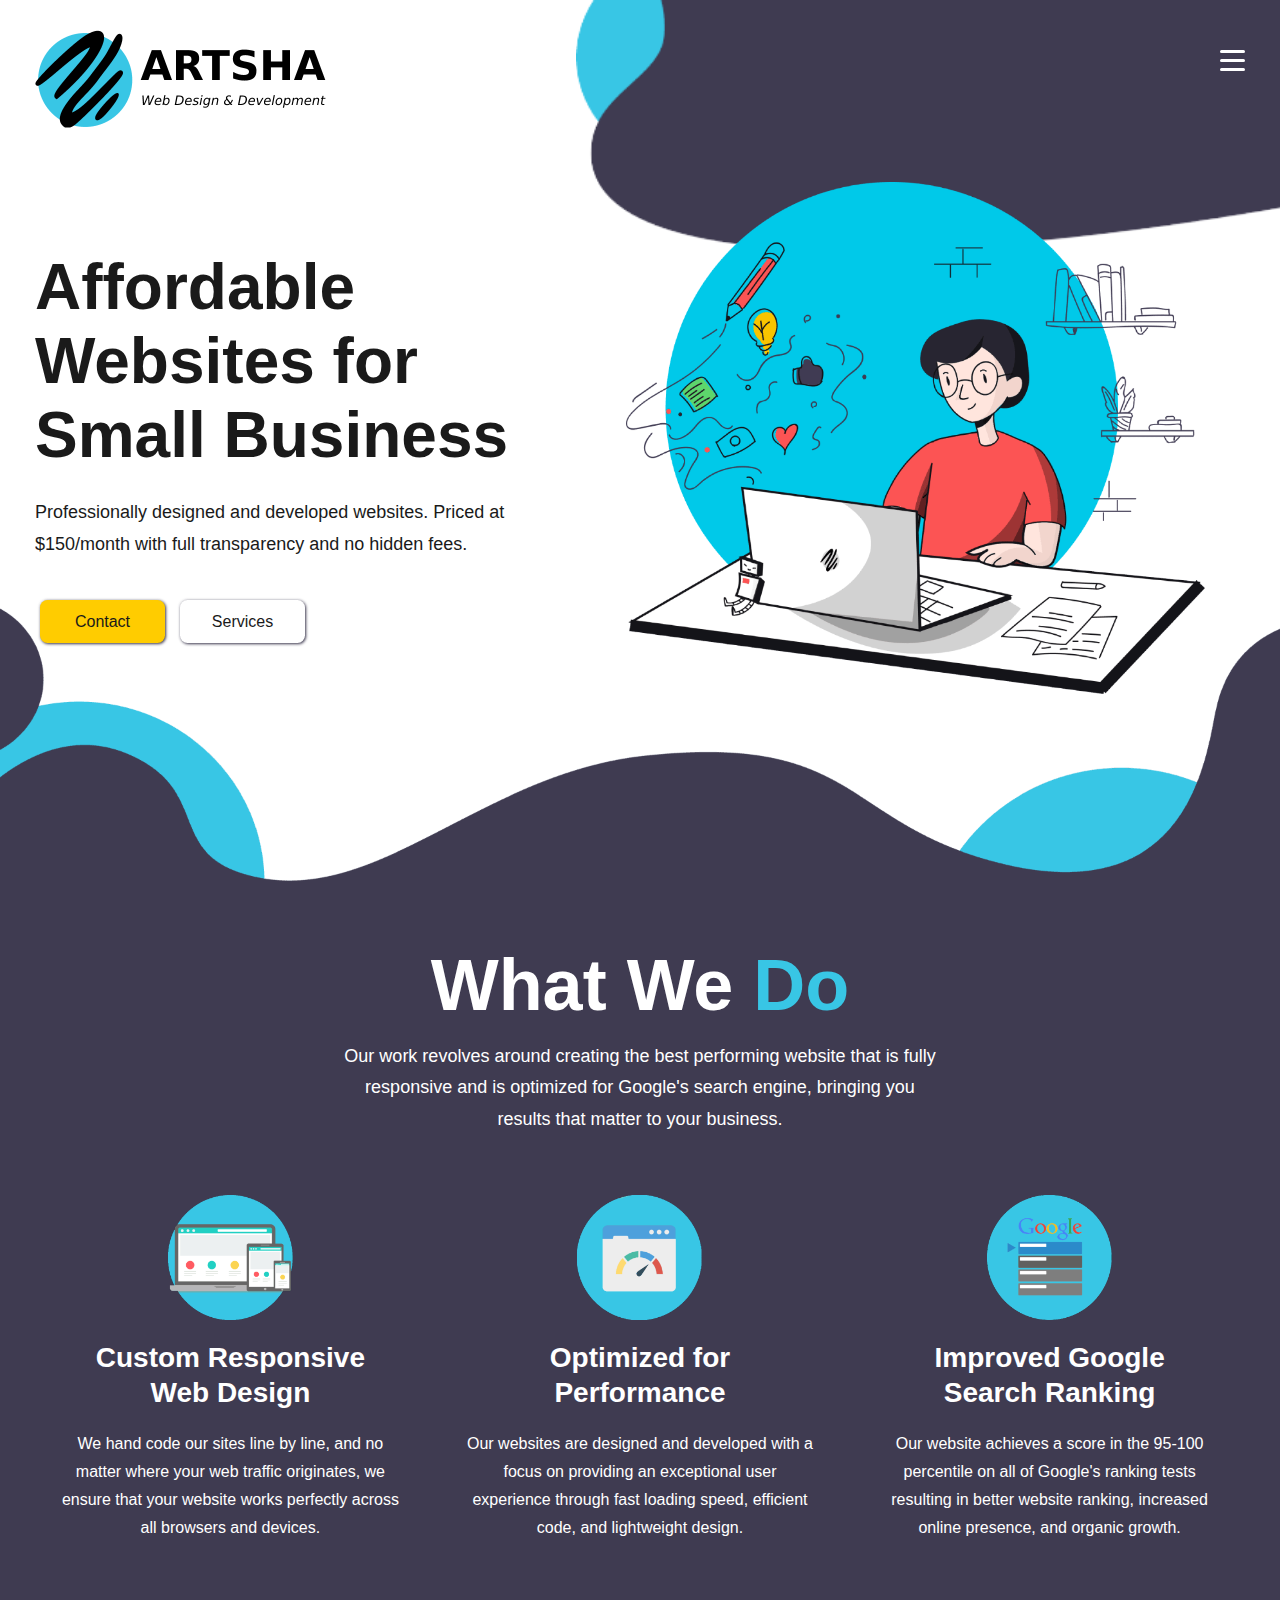
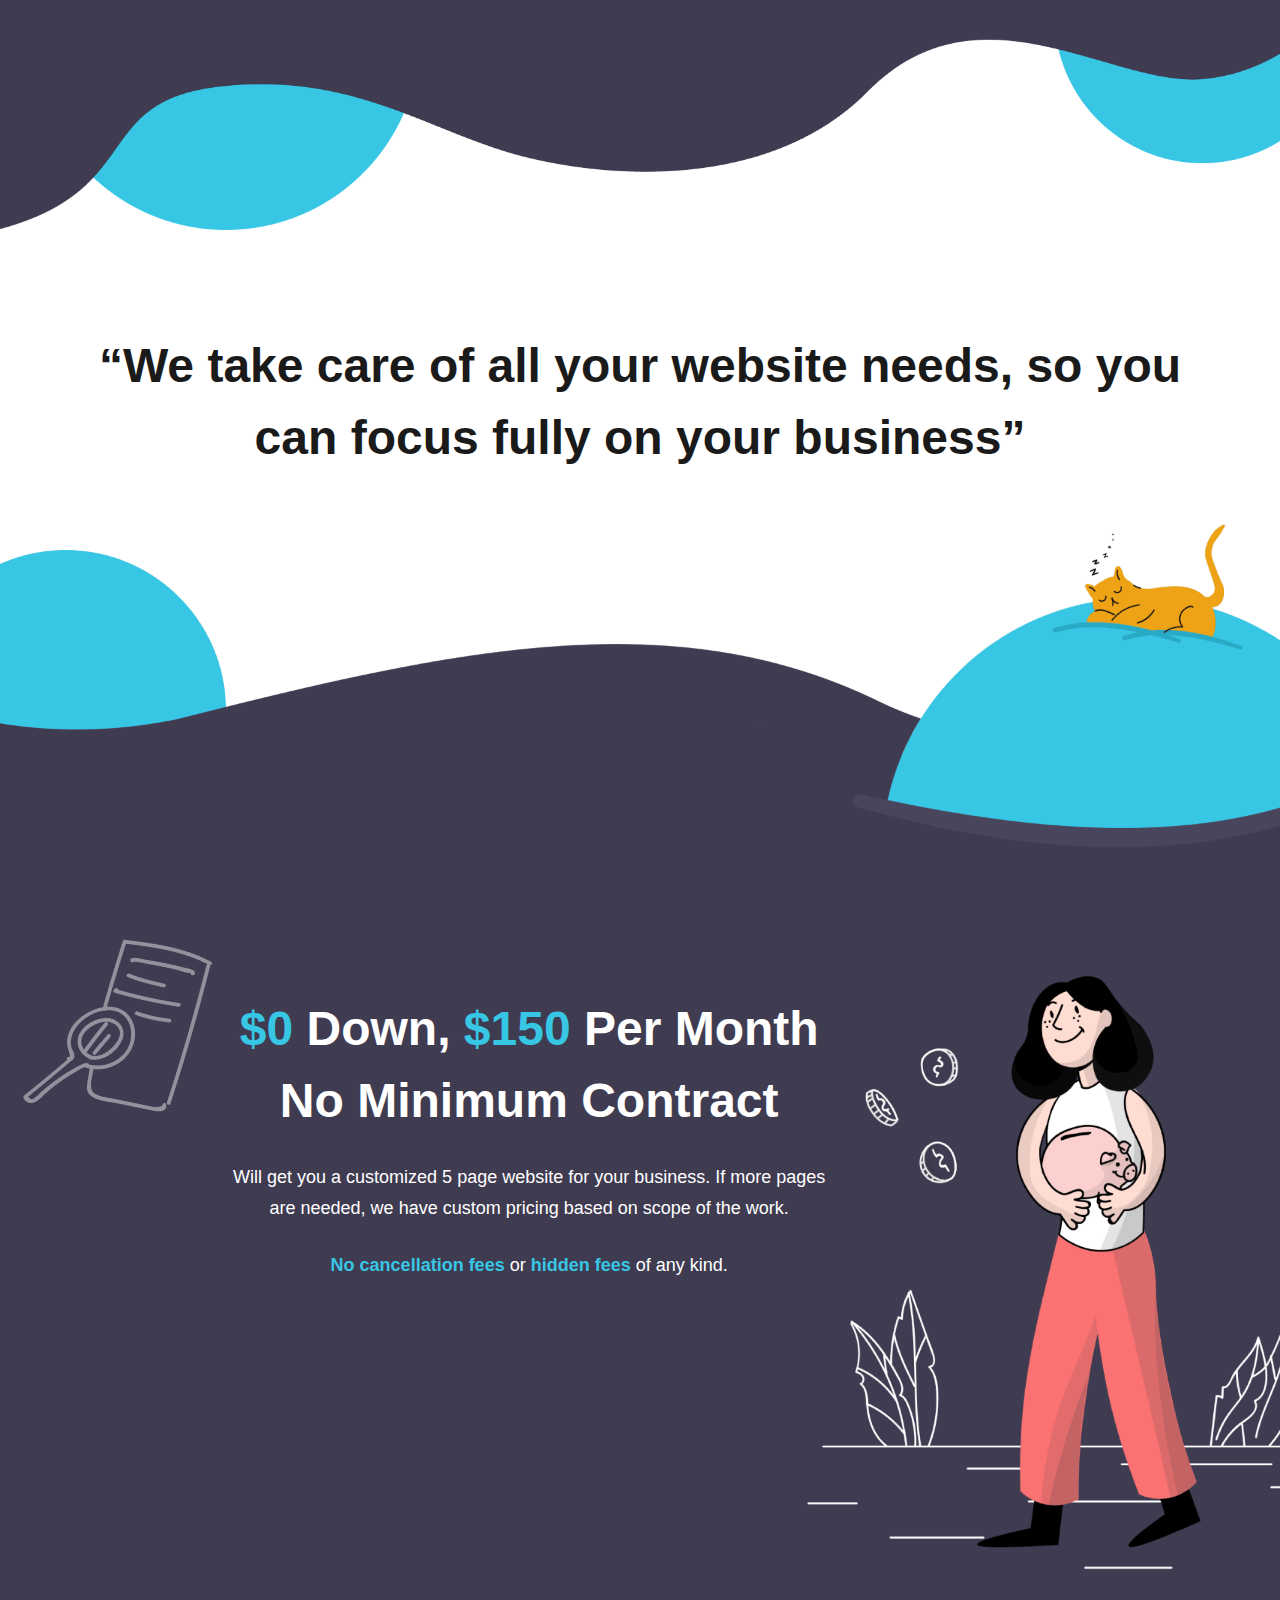
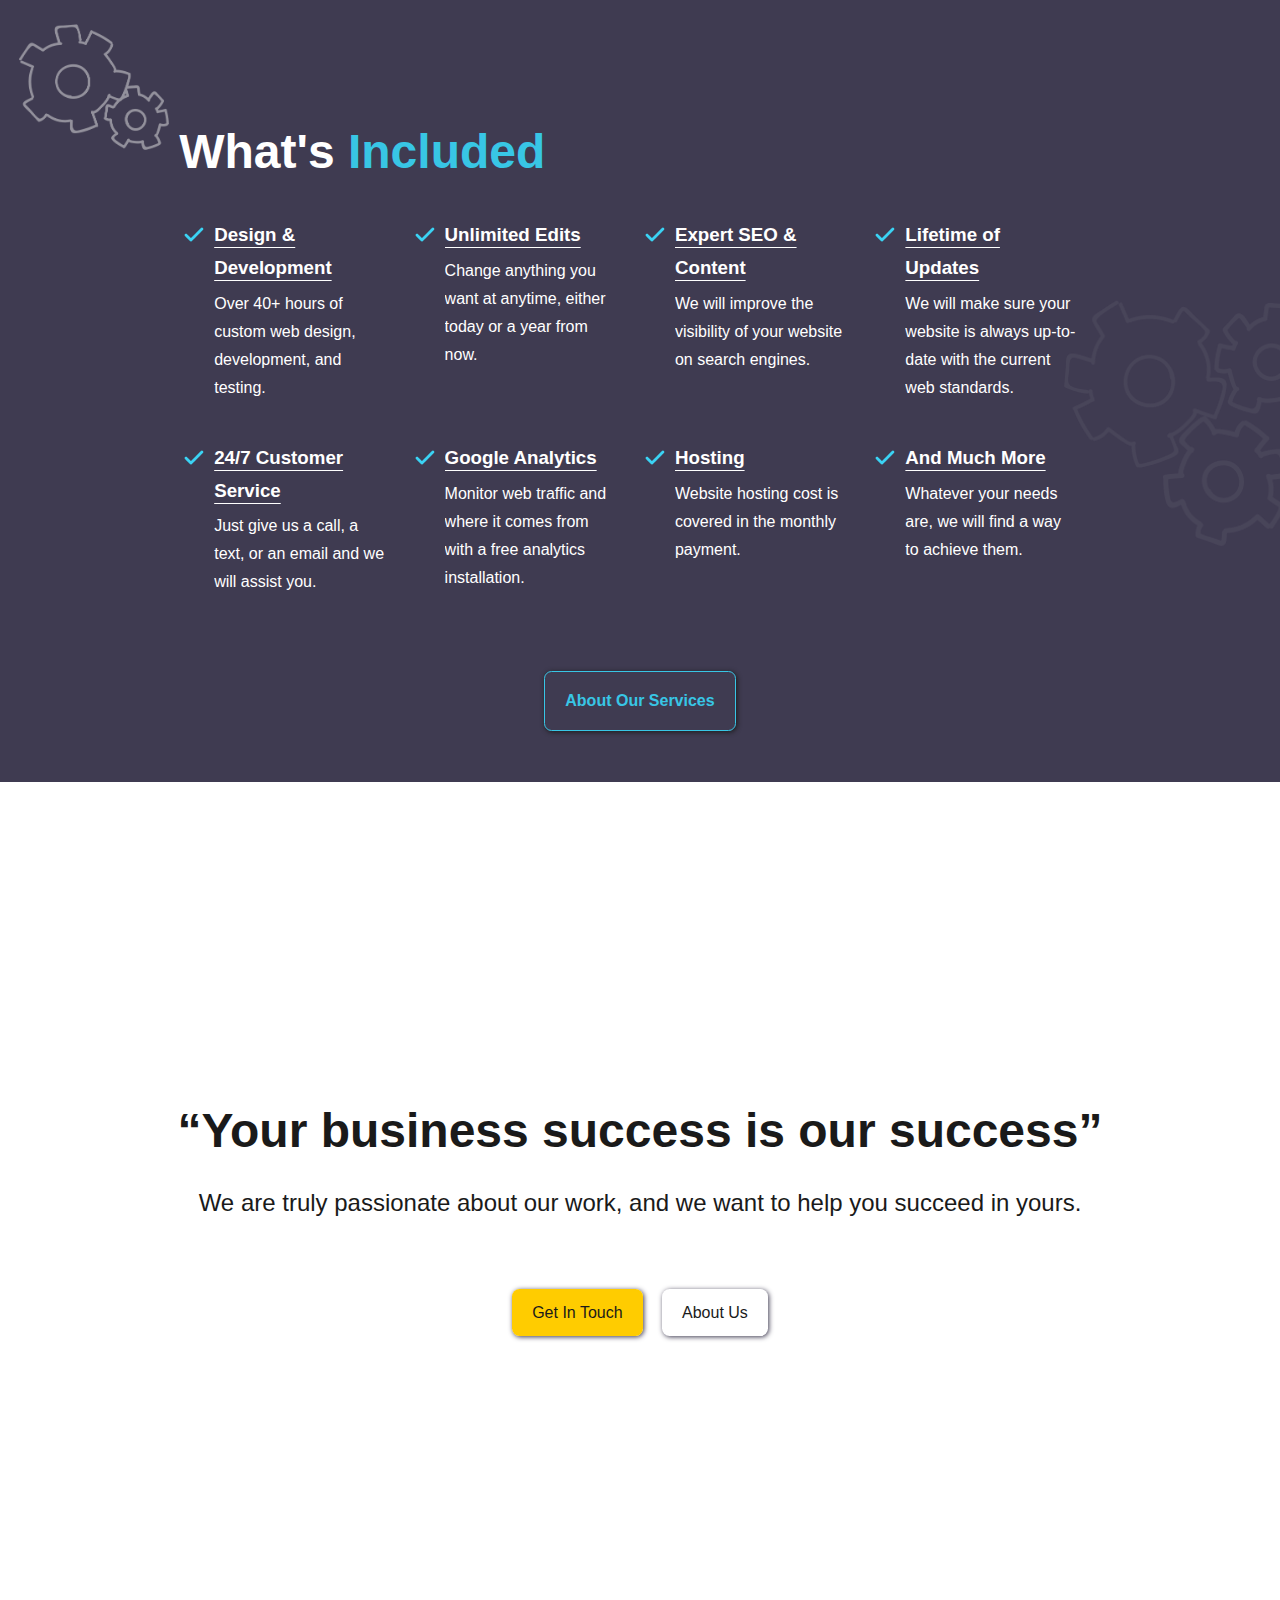
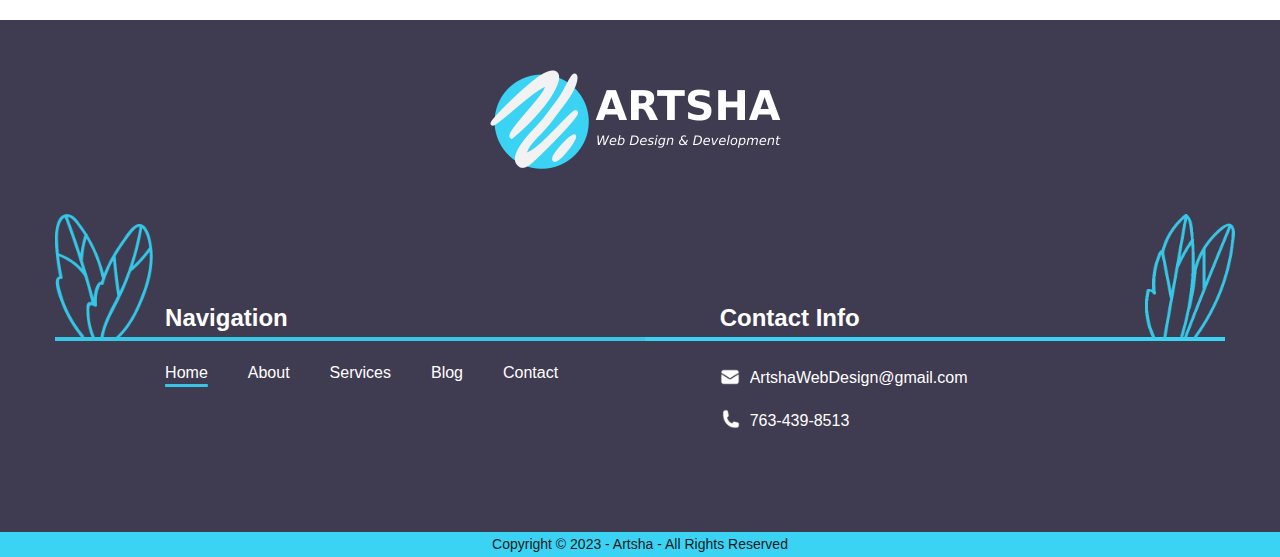
==== index.html @ da9b9fac "." ====
<!DOCTYPE html>
<html lang="en">

<head>
    <meta charset="UTF-8" />
    <meta http-equiv="X-UA-Compatible" content="IE=edge" />
    <meta name="viewport" content="width=device-width, initial-scale=1.0" />


    <!--Swap our for actual link-->
    <link rel="canonical" href="https://www.artshawebdesign.com">

    <!--Social Media Display-->
    <meta property="og:title"
        content="ARTSHA Web Design | Minneapolis, MN | Affordable Websites For Small Businesses" />
    <meta property="og:description"
        content="ARTSHA Web Design is an agency that specialized in custom made websites, specializing in website performance, optimized for google search, and making it affordable for small business." />
    <meta property="og:type" content="website" />
    <meta property="og:url" content="https://www.artshawebdesign.com/" />
    <meta property="og:image" content="/images/social.jpg" />
    <meta property="og:image:secure_url" content="/images/social.jpg" />

    <meta name="description"
        content="ARTSHA Web Design is an independent agency that specialized in custom made websites,website performance, and optimization for google search. All the while making it affordable for small business." />

    <!--Favicons-->
    <link rel="apple-touch-icon" sizes="180x180" href="./icon/apple-touch-icon.png">
    <link rel="icon" type="image/png" sizes="32x32" href="./icon/favicon-32x32.png?v1">
    <link rel="icon" type="image/png" sizes="16x16" href="./icon/favicon-16x16.png">
    <link rel="manifest" href="./icon/site.webmanifest">
    <meta name="msapplication-TileColor" content="#da532c">
    <meta name="theme-color" content="#ffffff">

    <!-- Preload images & fonts -->
    <!-- <link rel="preload" href="./images/logo-index-white.png" as="image">
    <link rel="preload" href="./images/mobile-index-nav.png" as="image">
    <link rel="preload" href="./images/index-guy.png" as="image">

    <link rel="preload" as="font" type="font/woff2" href="./fonts/roboto-regular.woff2" crossorigin />
    <link rel="preload" as="font" type="font/woff2" href="./fonts/Roboto-bold.woff2" crossorigin /> -->

    <!--  JS -->
    <script href="mobile-menu-button.js"></script>

    <!-- CSS -->
    <link rel="stylesheet" href="core.css" />
    <link rel="stylesheet" href="hero.css"> <!-- Above the fold css -->
    <link rel="stylesheet" href="index.css">

    <title>ARTSHA Web Design</title>

</head>

<body>
    <!-- ██████████████████████████ -->
    <!--   Header CSS in hero.css   -->
    <!-- ██████████████████████████ -->
    <header>
        <!----------------------------->
        <!--     NAVBAR BLOB BG      -->
        <!----------------------------->
        <picture>
            <source media="(max-width: 767px)" srcset="/images/navbar-mobile.png">
            <source media="(min-width: 768px) and (max-width: 1299px)" srcset="/images/navbar-tablet.png">
            <source media="(min-width: 1300px)" srcset="/images/navbar-desktop.png">
            <img class="navbarBG" src="./images/navbar-desktop.png" alt="Navbar Background" aria-hidden="true"
                decoding="async" width="1248px" height="340px">
        </picture>

        <!-- ========================= -->
        <!--        NAVIGATION         -->
        <!-- ========================= -->
        <nav>
            <a class="logo" aria-label="click to go to home page" href="index.html"></a>

            <ul id="navbar-links">
                <li class="home"><a href="index.html">Home</a></li>
                <li class="about"><a href="./about/about.html">About</a></li>
                <li class="services"><a href="./services/services.html">Services</a></li>
                <li class="blog"><a href="./blog/blog.html">Blog</a></li>
                <li class="contact"><a href="./contact/contact.html">Contact</a></li>
            </ul>

            <div id="mobile-menu-close" onclick="hide()" role="button" aria-label="close the menu">
                <div></div>
                <div></div>
            </div>

            <div id="mobile-menu-open" onclick="show()" role="button" aria-label="open the menu">
                <div></div>
                <div></div>
                <div></div>
            </div>

            <div id="opacity-bg" onclick="hide()"></div>
        </nav>

        <!-- ========================= -->
        <!--           HERO            -->
        <!-- ========================= -->

        <div id="hero">

            <h1> Affordable <br> Websites for <br>Small Business </h1>
            <p>Professionally designed and developed websites. Priced at $150/month with full transparency and no hidden
                fees.</p>
            <div>
                <a class="btn" href="./contact/contact.html">Contact</a>
                <a class="btn" href="./services/services.html">Services</a>
            </div>

        </div>

        <div class="hero-guy"></div>

        <!----------------------------->
        <!--      HERO BLOB BG       -->
        <!----------------------------->
        <div class="hero-blob"></div>
    </header>


    <!-- ██████████████████████████ -->
    <!--     Main CSS index.css     -->
    <!-- ██████████████████████████ -->
    <main>
        <!-- ========================= -->
        <!--    What We Do Section    -->
        <!-- ========================= -->

        <section id="what-we-do-section">

            <div class="header">
                <h1>What We <span>Do</span></h1>
                <p>
                    Our work revolves around creating the best performing website that
                    is fully responsive and is optimized for Google's search engine,
                    bringing you results that matter to your business.
                </p>
            </div>

            <div class="what-we-do-items">

                <!-- Responsive Design -->
                <div class="item">
                    <img src="./images/responsive.png" decoding="async" alt="responsive web design" width="125px"
                        height="125px" />
                    <h2>Custom Responsive Web Design</h2>
                    <p>We hand code our sites line by line, and no matter where your web traffic originates, we ensure
                        that your website works perfectly
                        across all browsers and devices.
                    </p>
                </div>
                <!-- Optimized Performance -->
                <div class="item">
                    <img src="./images/optimized.png" decoding="async" alt="optimized for performance" width="125px"
                        height="125px" />
                    <h2>Optimized for Performance</h2>
                    <p>
                        Our websites are designed and developed with a focus on providing an exceptional user experience
                        through fast loading speed, efficient code, and lightweight design.
                    </p>
                </div>
                <!-- Improve Google Rank -->
                <div class="item">
                    <img src="./images/rank.png" decoding="async" alt="improve google rank" width="125px"
                        height="125px" />
                    <h2>Improved Google Search Ranking</h2>
                    <p>
                        Our website achieves a score in the 95-100 percentile on all of Google's ranking
                        tests resulting in better website ranking, increased online presence, and organic
                        growth.
                    </p>
                </div>

            </div>

            <picture>
                <source media="(max-width: 767px)" srcset="/images/what-we-do-bottom-bg.png">
                <source media="(min-width: 768px)" srcset="/images/what-we-do-bottom-blob-desktop.png">
                <img class="what-we-do-blob" src="./images/what-we-do-bottom-bg.png"
                    alt="What we do bottom section blob">
            </picture>

        </section>

        <!-- ========================= -->
        <!--         Quote #1          -->
        <!-- ========================= -->
        <section id="quote-1">
            <h2>“We take care of all your website needs, so you can focus fully on your business”</h2>
        </section>

        <!-- ========================= -->
        <!--      Contact Section      -->
        <!-- ========================= -->
        <picture>
            <source media="(max-width: 767px)" srcset="/images/contract-top-blob-mobile.png">
            <source media="(min-width: 768px)" srcset="/images/contract-top-blob.png">
            <img aria-hidden="true" decoding="async" class="contract-top-blob" src="./images/contract-top-blob.png"
                alt="contract section blob with a cat sleeping image">
        </picture>

        <section id="contract-section">

            <div class="contract-container">

                <div>
                    <h2>
                        <span>$0</span> Down, <span>$150</span> Per Month <br />No Minimum
                        Contract
                    </h2>
                    <p>
                        Will get you a customized 5 page website for your business. If more
                        pages are needed, we have custom pricing based on scope of the work.
                    </p>
                    <p><span>No cancellation fees</span> or <span>hidden fees </span> of any kind.</p>

                </div>
            </div>

            <img class="bank-girl" src="./images/bank-girl.png" alt="picture of a girl holding a piggy bank">

            <div class="included-container">

                <h2>What's <span>Included</span></h2>

                <div class="included-items">

                    <div class="item grid-item-1">
                        <h3>Design & Development</h3>
                        <p>
                            Over 40+ hours of custom web design, development, and testing.
                        </p>
                    </div>
                    <div class="item grid-item-2">
                        <h3>Unlimited Edits</h3>
                        <p>
                            Change anything you want at anytime, either today or a year from
                            now.
                        </p>
                    </div>
                    <div class="item grid-item-3">
                        <h3>Expert SEO & Content</h3>
                        <p>
                            We will improve the visibility of your website on search engines.
                        </p>
                    </div>
                    <div class="item grid-item-4">
                        <h3>Lifetime of Updates</h3>
                        <p>
                            We will make sure your website is always up-to-date with the
                            current web standards.
                        </p>
                    </div>
                    <div class="item grid-item-5">
                        <h3>24/7 Customer Service</h3>
                        <p>
                            Just give us a call, a text, or an email and we will assist you.
                        </p>
                    </div>
                    <div class="item grid-item-6">
                        <h3>Google Analytics</h3>
                        <p>
                            Monitor web traffic and where it comes from with a free analytics
                            installation.
                        </p>
                    </div>
                    <div class="item grid-item-7">
                        <h3>Hosting</h3>
                        <p>Website hosting cost is covered in the monthly payment.</p>
                    </div>
                    <div class="item grid-item-8">
                        <h3>And Much More</h3>
                        <p>Whatever your needs are, we will find a way to achieve them.</p>
                    </div>

                </div>

                <a href="./services/services.html">About Our Services</a>
            </div>

        </section>

        <picture>
            <source media="(max-width: 767px)" srcset="/images/contract-bottom-blob-mobile.png">
            <source media="(min-width: 768px)" srcset="/images/contract-bottom-blob.png">
            <img aria-hidden="true" decoding="async" class="contract-bottom-blob" src="./images/contract-top-blob.png"
                alt="contract section bottom blob">
        </picture>

        <!-- ========================= -->
        <!--         Quote #2          -->
        <!-- ========================= -->
        <section id="quote-2">
            <h2>“Your business success is our success” </h2>

            <p>
                We are truly passionate about our work, and we want to help you succeed in yours.
            </p>

            <div class="button-container">
                <a href="./contact/contact.html">Get In Touch</a>
                <a href="./services/about.html">About Us</a>
            </div>

        </section>

    </main>

    <footer>

        <picture>
            <source media="(max-width: 767px)" srcset="/images/footer-bottom-blob-mobile.png">
            <source media="(min-width: 768px)" srcset="/images/footer-bottom-blob-desktop.png">
            <img aria-hidden="true" decoding="async" class="footer-bottom-blob"
                src="./images/footer-bottom-blob-desktop.png" alt="footer section bottom blob">
        </picture>

        <div class="footer-container">

            <a class="footer-logo" aria-label="footer logo" href="index.html">
                <img src="./images/logo-white.png" alt="logo">
            </a>

            <div class="footer-content">

                <div class="footer-navigation">
                    <h2>Navigation</h2>
                    <ul>
                        <li><a class="home" href="./index.html">Home</a></li>
                        <li><a class="about" href="./about/about.html">About</a></li>
                        <li><a class="services" href="./services/services.html">Services</a></li>
                        <li><a class="blog" href="./blog/blog.html">Blog</a></li>
                        <li><a class="contact" href="./contact/contact.html">Contact</a></li>
                    </ul>
                </div>

                <div class="footer-contact">
                    <h2>Contact Info</h2>
                    <div>
                        <a class="email" href="mailto:ArtshaWebDesign@gmail.com">ArtshaWebDesign@gmail.com</a>
                        <a class="phone" href="tel:7634398513">763-439-8513</a>
                    </div>
                </div>

            </div>

        </div>

        <div class="footer-bottom">
            <a href="index.html">Copyright © 2023 - Artsha - All Rights Reserved</a>
        </div>

        </div>
    </footer>

</body>

</html>
---- core.css ----
/*-- -------------------------- -->
<---        Core Styles         -->
<--- -------------------------- -*/
*,
*:before,
*:after {
  text-underline-position: under;
  box-sizing: border-box;
  text-decoration: none;
  margin: 0;
  padding: 0;
  text-decoration: none;
  overflow-x: hidden;
  list-style: none;
  font-family: "Poppins", Arial, Helvetica, Verdana;
}

h1,
h2,
h3,
h4,
h5,
h6 {
  margin: 0;
  color: #1a1a1a;
}

p,
li,
a {
  font-size: 1em;
  line-height: 1.75;
  margin: 0;
  color: #1a1a1a;
}

button:hover,
a:hover {
  cursor: pointer;
}/*# sourceMappingURL=core.css.map */
---- hero.css ----
header,
body,
main {
  max-width: 1920px;
  margin: 0 auto;
  position: relative;
  background-color: white;
}

@media only screen and (min-width: 0px) {
  .navbarBG {
    width: 100%;
    height: 140px;
  }
  nav .logo {
    position: absolute;
    background-image: url("./images/Logo-white.png");
    background-repeat: no-repeat;
    background-size: 225px 75px;
    min-width: 225px;
    top: 17px;
    left: 17px;
    height: 75px;
    transition: 0.3s;
  }
  nav #navbar-links {
    position: fixed;
    z-index: 999;
    right: 0;
    top: 0;
    width: 0;
    padding-bottom: 7.5vh;
    height: 100vh;
    background-color: #353148;
    display: flex;
    flex-direction: column;
    justify-content: center;
    align-items: center;
    color: white;
    transition: width 0.3s;
  }
  nav #navbar-links li {
    width: 100%;
    display: flex;
    justify-content: center;
    margin: 10px 0;
  }
  nav #navbar-links li a {
    width: 150px;
    text-align: center;
    margin: 10px 0;
    padding: 10px;
    color: white;
    font-weight: 500 !important;
  }
  nav #mobile-menu-open {
    position: absolute;
    right: 25px;
    top: 26px;
    z-index: 5;
    cursor: pointer;
  }
  nav #mobile-menu-open div {
    width: 25px;
    height: 3px;
    background-color: #ffffff;
    margin: 6px 0;
    border-radius: 25px;
  }
  nav #mobile-menu-close {
    display: none;
    height: 30px;
    width: 30px;
    position: absolute;
    top: 28px;
    right: 23px;
    z-index: 999;
  }
  nav #mobile-menu-close div {
    width: 30px;
    height: 3px;
    background-color: #ffffff;
    margin: 6px 0;
    border-radius: 25px;
  }
  nav #mobile-menu-close div:nth-child(1) {
    transform: rotate(45deg);
    position: relative;
    top: 7px;
    right: 0px;
  }
  nav #mobile-menu-close div:nth-child(2) {
    transform: rotate(-45deg);
    position: relative;
    left: 0px;
    top: -2px;
  }
  nav #opacity-bg {
    position: fixed;
    z-index: 888;
    height: 100vh;
    width: 100vw;
    background-color: rgba(53, 49, 72, 0.168627451);
    -webkit-backdrop-filter: blur(5px);
            backdrop-filter: blur(5px);
    top: 0;
    left: 0;
    display: none;
  }
  #hero {
    position: relative;
    width: 100%;
    display: flex;
    flex-direction: column;
    align-items: center;
    height: 100%;
    margin-bottom: 25px;
  }
  #hero h1 {
    font-size: clamp(3em, 12vw, 4em);
    width: auto;
    text-align: center;
    font-weight: 700;
    margin: 25px 0;
  }
  #hero p {
    padding: 0 5vw;
    text-align: center;
    max-width: 500px;
    margin-bottom: 35px;
    font-size: 1.125em;
  }
  #hero div {
    display: flex;
    flex-direction: row;
    padding: 5px;
    z-index: 5;
    color: #1f1f1f;
  }
  #hero div .btn:nth-child(1) {
    padding: 7.5px 15px;
    background-color: #ffcc00;
    border-color: 1px solid lightgray;
    box-shadow: 1px 1px 3px #3f3b51, 1px -1px 3px rgba(63, 59, 81, 0.0549019608), -1px 1px 3px rgba(63, 59, 81, 0.0549019608), -1px -1px 3px rgba(63, 59, 81, 0.0549019608);
    border-radius: 7.5px;
    min-width: 125px;
    text-align: center;
    transition: 0.3s;
  }
  #hero div .btn:nth-child(2) {
    padding: 7.5px 15px;
    background-color: white;
    border-radius: 7.5px;
    box-shadow: 1px 1px 3px #3f3b51, 1px -1px 3px rgba(63, 59, 81, 0.0549019608), -1px 1px 3px rgba(63, 59, 81, 0.0549019608), -1px -1px 3px rgba(63, 59, 81, 0.0549019608);
    min-width: 125px;
    text-align: center;
    transition: 0.3s;
  }
  #hero div .btn {
    margin: 0 7.5px;
  }
  #hero div .btn:hover {
    box-shadow: 1px 1px 3px rgba(63, 59, 81, 0.6352941176), 1px -1px 3px rgba(63, 59, 81, 0.6352941176), -1px 1px 3px rgba(63, 59, 81, 0.6352941176), -1px -1px 3px rgba(63, 59, 81, 0.6352941176);
    transition: 0.3s;
  }
  #hero .hero-guy {
    display: none;
    overflow-x: hidden;
  }
  .hero-blob {
    background-image: url("/images/hero-blob-mobile.png");
    width: 100%;
    background-repeat: no-repeat;
    background-size: contain;
    background-position: bottom;
    height: 65vw;
    position: relative;
    display: block;
    bottom: 0;
  }
}
@media only screen and (min-width: 768px) {
  .navbarBG {
    position: relative;
    float: right;
    width: 55vw;
    max-width: 1248px;
    height: auto;
  }
  nav {
    height: 225px;
  }
  nav .logo {
    background-image: url("./images/logo-index.png");
    background-repeat: no-repeat;
    background-size: 300px 100px;
    width: 300px;
    height: 100px;
    position: absolute;
    top: 25px;
    margin: 0 auto;
    top: 30px;
    left: 35px;
    z-index: 25;
    transition: 0.3s;
  }
  nav #mobile-menu-open {
    position: absolute;
    right: 35px;
    top: 44px;
    z-index: 1;
  }
  nav #mobile-menu-open div {
    width: 25px;
    height: 3px;
    background-color: #ffffff;
    margin: 6px 0;
    transition: 0.3s;
    border-radius: 25px;
  }
  nav #mobile-menu-close {
    display: none;
    height: 30px;
    width: 30px;
    position: absolute;
    top: 45px;
    right: 33px;
  }
  nav #mobile-menu-close div {
    width: 30px;
    height: 3px;
    background-color: #ffffff;
    margin: 6px 0;
    transition: 0.4s;
    border-radius: 25px;
  }
  nav #mobile-menu-close div:nth-child(1) {
    transform: rotate(45deg);
    position: relative;
    top: 7px;
    right: 0px;
  }
  nav #mobile-menu-close div:nth-child(2) {
    transform: rotate(-45deg);
    position: relative;
    left: 0px;
    top: -2px;
  }
  #hero {
    position: relative;
    width: auto;
    display: block;
    left: 35px;
    z-index: 5;
    margin-bottom: -100px;
  }
  #hero h1 {
    text-align: left;
    padding: 0;
  }
  #hero p {
    text-align: left;
    padding: 0;
  }
  #hero .btn {
    margin: 0 !important;
    margin-right: 15px !important;
  }
  .hero-guy {
    background-image: url("./images/hero-guy.png");
    background-repeat: no-repeat;
    background-size: contain;
    background-position: bottom;
    width: 100%;
    min-height: 300px;
    height: 40vw;
    max-height: 750px !important;
    position: absolute;
    overflow: hidden;
    right: -275px;
    bottom: 200px;
    z-index: 2;
  }
  .hero-blob {
    background-image: url("/images/hero-blob.png");
    height: 27vw;
    max-height: 450px;
  }
}
@media only screen and (min-width: 1300px) {
  .navbarBG {
    height: auto;
    right: 0;
    z-index: 1;
    width: 65vw;
    margin-top: 0;
  }
  nav {
    background-color: transparent;
    position: static;
    width: 100%;
    height: 0;
  }
  nav .logo {
    display: block;
    background-image: url("./images/logo-index.png");
    background-repeat: no-repeat;
    background-size: 325px 108px;
    width: 325px;
    height: 108px;
    margin: 0 auto;
    top: 50px;
    left: 100px;
    z-index: 25;
    transition: 0.3s;
  }
  nav #navbar-links {
    position: absolute;
    z-index: 5;
    top: 50px;
    right: clamp(50px, 1vw, 100px);
    display: flex;
    flex-direction: row;
    color: white;
    width: auto;
    height: auto;
  }
  nav #navbar-links li {
    margin: 0 clamp(20px, 1.75vw, 35px);
    width: auto;
    padding: 0 10px;
  }
  nav #navbar-links li a {
    width: auto;
    color: white;
    font-weight: 700;
    font-size: 1.125em;
  }
  nav #navbar-links {
    background-color: transparent;
  }
  nav #navbar-links .home {
    text-decoration: underline;
    text-underline-position: under;
    text-decoration-color: #38c6e5;
    text-decoration-thickness: 3px;
    text-underline-offset: 2px;
  }
  nav #navbar-links .home a {
    text-decoration: underline;
    text-underline-position: under;
    text-decoration-color: #38c6e5;
    text-decoration-thickness: 3px;
    text-underline-offset: 2px;
  }
  nav #navbar-links .about:hover {
    text-decoration: underline;
    text-underline-position: under;
    text-decoration-color: #7fd378;
    text-decoration-thickness: 3px;
    text-underline-offset: 2px;
  }
  nav #navbar-links .services:hover {
    text-decoration: underline;
    text-underline-position: under;
    text-decoration-color: #804dd4;
    text-decoration-thickness: 3px;
    text-underline-offset: 2px;
  }
  nav #navbar-links .blog:hover {
    text-decoration: underline;
    text-underline-position: under;
    text-decoration-color: #e38025;
    text-decoration-thickness: 3px;
    text-underline-offset: 2px;
  }
  nav #navbar-links .contact a {
    color: #1f1f1f;
    background-color: #ffcc00;
    border-radius: 12.5px;
    padding: 10px 20px;
  }
  nav #navbar-links .contact a:hover {
    color: white;
    text-decoration: none;
    text-underline-offset: 2px;
  }
  #hero {
    align-items: start;
    z-index: 5;
    margin: 0 auto;
    left: 100px;
    margin-bottom: -100px;
    overflow: visible;
  }
  #hero h1 {
    position: relative;
    font-size: clamp(1.75em, 5vw, 5em);
    padding: 0;
    text-align: left;
    width: auto;
    min-width: 800px;
    z-index: 5;
    margin-top: -20px;
  }
  #hero P {
    position: relative;
    padding: 0;
    text-align: left;
    width: auto;
    z-index: 5;
    font-size: 1.125em;
  }
  #hero div {
    position: relative;
    z-index: 5;
  }
  .hero-guy {
    bottom: 225px;
    right: -350px;
  }
  #mobile-menu-open,
  #mobile-menu-close {
    display: none;
  }
}/*# sourceMappingURL=hero.css.map */
---- index.css ----
@media screen and (min-width: 0px) {
  #what-we-do-section {
    background-color: #3f3b51;
    display: flex;
    flex-direction: column;
    align-items: center;
    z-index: 1;
    position: relative;
  }
  #what-we-do-section .header {
    width: 92vw;
    margin-bottom: 25px;
  }
  #what-we-do-section .header h1 {
    font-size: clamp(3em, 15vw, 4.5em);
    width: auto;
    text-align: center;
    font-weight: 700;
    margin: 50px 0 15px;
    color: white;
  }
  #what-we-do-section .header h1 span {
    color: #38C6E5;
  }
  #what-we-do-section .header p {
    text-align: center;
    color: white;
    margin: 0 auto;
    max-width: 500px;
    font-size: 1.125em;
  }
  #what-we-do-section .what-we-do-items {
    width: 86%;
    margin-bottom: 50px;
  }
  #what-we-do-section .what-we-do-items .item {
    display: flex;
    flex-direction: column;
    justify-content: center;
    padding: 25 px;
    align-items: flex-start;
  }
  #what-we-do-section .what-we-do-items .item img {
    margin: 35px auto 20px;
    width: 125px;
    -webkit-user-select: none;
       -moz-user-select: none;
            user-select: none;
  }
  #what-we-do-section .what-we-do-items .item h2 {
    color: white;
    line-height: 1.25;
    font-size: 1.75em;
    text-align: center;
    margin-bottom: 15px;
    max-width: 275px;
    margin: 0 auto 20px;
  }
  #what-we-do-section .what-we-do-items .item p {
    text-align: center;
    color: white;
    max-width: 425px;
    margin: 0 auto;
    line-height: 1.75;
  }
  #what-we-do-section .what-we-do-blob {
    position: relative;
    display: block;
    height: auto;
    width: 100vw;
    z-index: 1;
    top: 0;
    background-color: white;
  }
  #what-we-do-section .do-bottom-blob {
    content: "";
    background-image: url("./images/what-we-do-bottom-blob-desktop.png");
    background-repeat: no-repeat;
    background-size: cover;
    background-size: 40vw;
    position: relative;
    top: 0;
  }
  #quote-1 {
    position: relative;
    width: 90%;
    max-width: 1200px;
    text-align: center;
    margin: 75px auto 0px;
  }
  #quote-1 h2 {
    font-size: clamp(1.5em, 5vw, 3em);
    margin: 0 auto;
    line-height: 1.5;
  }
  .contract-top-blob {
    position: relative;
    display: block;
    height: auto;
    width: 100vw;
    z-index: 1;
    bottom: 0;
  }
  #contract-section {
    padding-top: 25px;
    background-color: #3f3b51;
    text-align: center;
  }
  .contract-container {
    margin: 0 auto;
    justify-content: center;
    align-self: center;
    display: flex;
    flex-direction: column;
    align-items: center;
    position: relative;
    overflow: visible;
  }
  .contract-container h2 {
    color: white;
    font-size: clamp(1.5em, 7vw, 3em);
    line-height: 1.5;
  }
  .contract-container h2 span {
    color: #38C6E5;
  }
  .contract-container p {
    color: white;
    margin: 25px auto;
    width: 92vw;
    max-width: 600px;
    height: auto;
    font-size: 18px;
  }
  .contract-container p span {
    font-weight: 700;
    color: #38C6E5;
  }
  .bank-girl {
    height: 75vw;
    max-height: 450px;
  }
  .included-container {
    height: auto;
    padding-bottom: 25px;
  }
  .included-container h2 {
    color: white;
    font-size: clamp(1.5em, 10vw, 3em);
    margin: 50px 0 25px 0;
    position: relative;
    overflow: visible;
  }
  .included-container h2 span {
    color: #38C6E5;
  }
  .included-container .included-items {
    display: flex;
    flex-direction: column;
    z-index: 1;
    height: auto;
    max-width: 500px;
    margin-bottom: 50px;
  }
  .included-container .included-items .item {
    padding: 0 12.5vw;
    text-align: left;
    margin-bottom: 25px;
  }
  .included-container .included-items .item h3 {
    width: auto;
    color: white;
    padding-bottom: 5px;
    position: relative;
    text-align: left;
    line-height: 1.75;
    display: block;
    text-decoration: solid underline white 1px;
    -webkit-text-decoration: solid underline white 1px;
    text-underline-offset: 1px;
    -webkit-text-underline-offset: 1px;
  }
  .included-container .included-items .item::before {
    content: "";
    background-image: url("./images/check.png");
    display: block;
    position: relative;
    top: 23px;
    left: -30px;
    background-size: contain;
    width: 20px;
    height: 15px;
  }
  .included-container a {
    border-radius: 7.5px;
    border: 1px solid #38C6E5;
    color: #38C6E5;
    min-width: 100px;
    padding: 15px 20px;
    text-align: center;
    align-self: center;
    font-weight: 700;
    transition: 0.3s;
    box-shadow: 1px 1px 5px #1a1a1a;
  }
  .included-container a:hover {
    background-color: white;
    color: #1a1a1a;
    transition: 0.3s;
    border: 1px solid #1a1a1a;
  }
  .included-container p {
    color: white;
    max-width: 300px;
  }
  .contract-bottom-blob {
    position: relative;
    display: block;
    height: auto;
    width: 100vw;
    z-index: 1;
    bottom: 0;
  }
  #quote-2 {
    position: relative;
    width: 90%;
    text-align: center;
    margin: 75px auto 50px auto;
    height: auto;
    overflow: visible;
  }
  #quote-2 h2 {
    margin-top: clamp(50px, 10vw, 100px);
    font-size: clamp(2em, 4.75vw, 3em);
    line-height: 1.5;
    margin-bottom: 15px;
  }
  #quote-2 p {
    font-size: clamp(1.25em, 3vw, 1.5em);
    margin: 10px 0 75px 0;
  }
  #quote-2 .button-container {
    height: auto;
    overflow: visible;
  }
  #quote-2 .button-container a {
    border-radius: 7.5px;
    border-color: 1px solid lightgray;
    color: #1a1a1a;
    padding: 15px 20px;
    transition: 0.3s;
    box-shadow: 1px 1px 5px #3f3b51;
    margin: 0 7.5px;
  }
  #quote-2 .button-container a:hover {
    background-color: white;
    color: #1a1a1a;
    transition: 0.3s;
    border-color: 1px solid lightgray;
  }
  #quote-2 .button-container a:nth-child(1) {
    min-width: 150px;
    background-color: #ffcc00;
  }
  #quote-2 .button-container a:nth-child(2) {
    width: 150px;
  }
  .footer-bottom-blob {
    position: relative;
    display: block;
    height: auto;
    width: 100vw;
    z-index: 1;
    bottom: 0;
  }
}
@media screen and (min-width: 768px) {
  #what-we-do-section .header p {
    max-width: 600px;
  }
  #what-we-do-section .what-we-do-items {
    width: 96%;
    max-width: 1400px;
    display: flex;
    flex-direction: row;
    justify-content: space-around;
    align-items: flex-start;
    margin-bottom: 75px;
  }
  #what-we-do-section .what-we-do-items .item {
    margin: 0 15px;
    max-width: 350px;
  }
  .what-we-do-blob {
    display: none;
  }
  #quote-1 {
    margin: 100px auto 50px;
  }
  #quote-2 h2 {
    overflow: visible;
    white-space: nowrap;
  }
}
@media only screen and (min-width: 0px) and (max-width: 767px) {
  .contract-container {
    margin-top: 50px;
  }
  .bank-girl {
    margin: 25px 0 15px 0;
  }
  .included-container {
    margin-top: 50px;
  }
  .included-container h2 {
    overflow: visible;
  }
  .included-container h2::before {
    display: block;
    content: "";
    background-image: url("./images/cogs.png");
    background-size: contain;
    background-repeat: no-repeat;
    width: calc(200px + 5vw);
    height: calc(125px + 5vw);
    position: absolute;
    opacity: 0.1;
    top: -37px;
    right: calc(25px + 1vw);
    transform: scaleX(-1);
  }
  .included-container h2::after {
    display: block;
    content: "";
    background-image: url("./images/cogs2.png");
    background-size: contain;
    background-repeat: no-repeat;
    width: calc(200px + 5vw);
    height: calc(200px + 5vw);
    position: absolute;
    opacity: 0.05;
    top: 800px;
    right: calc(100px + 1vw);
    transform: scaleX(-1);
  }
}
@media only screen and (min-width: 768px) and (max-width: 1199px) {
  #contract-section {
    padding: clamp(1em, 2vw, 5em);
    height: auto;
    display: grid;
    grid-template-columns: repeat(8, 12.5%);
    grid-template-rows: auto;
  }
  .contract-container {
    grid-column-start: 1;
    grid-column-end: 6;
    grid-row-start: 1;
    grid-row-end: 2;
    position: relative;
  }
  .contract-container::after {
    display: block;
    content: "";
    position: absolute;
    background-image: url("./images/contract.png");
    background-size: contain;
    background-repeat: no-repeat;
    width: 45%;
    height: 45%;
    bottom: 200px;
    left: 0;
    opacity: 0.15;
    transform: rotate(15deg);
  }
  .contract-container h2 {
    font-size: 2.5em;
  }
  .contract-container p {
    width: 100%;
    max-width: 400px;
  }
  .bank-girl {
    margin: 0 auto;
    max-height: 400px;
    grid-column-start: 6;
    grid-column-end: 9;
    grid-row-start: 1;
    grid-row-end: 2;
    margin-top: 75px;
  }
  .included-container {
    position: relative;
    z-index: 5;
    height: 100%;
    display: flex;
    flex-direction: column;
    grid-column-start: 1;
    grid-column-end: 9;
    grid-row-start: 5;
    grid-row-end: 14;
    overflow: visible;
  }
  .included-container h2 {
    text-align: left;
    padding-left: 100px;
    font-size: clamp(1.5em, 5vw, 2.25em);
  }
  .included-container h2::before {
    display: block;
    content: "";
    background-image: url("./images/cogs.png");
    background-size: contain;
    background-repeat: no-repeat;
    width: 100px;
    height: 100px;
    position: absolute;
    left: -10px;
    top: -70px;
    opacity: 0.5;
    z-index: 999;
  }
  .included-container h2::after {
    display: block;
    content: "";
    background-image: url("./images/cogs2.png");
    background-size: contain;
    background-repeat: no-repeat;
    width: calc(200px + 5vw);
    height: calc(200px + 5vw);
    position: absolute;
    opacity: 0.05;
    top: 300px;
    right: 0;
    transform: scaleX(-1);
  }
  .included-container .included-items {
    padding-left: 100px;
    max-width: none;
    display: grid;
    flex-direction: row;
    grid-template-columns: repeat(2, 1fr);
    grid-template-rows: repeat(6, auto);
  }
  .included-container .included-items .item {
    padding-left: 30px;
  }
  .included-container .included-items .item::before {
    content: "";
    background-image: url("./images/check.png");
    display: block;
    position: relative;
    top: 23px;
    left: -30px;
    background-size: contain;
    width: 20px;
    height: 15px;
  }
}
@media only screen and (min-width: 1200px) {
  #contract-section {
    position: relative;
    padding: clamp(1em, 2vw, 5em);
    display: grid;
    margin-bottom: auto;
    grid-template-columns: repeat(8, 12.5%);
    grid-template-rows: repeat(10, 125px);
  }
  .contract-container {
    grid-column-start: 2;
    grid-column-end: 6;
    grid-row-start: 1;
    grid-row-end: 5;
    overflow: visible;
  }
  .contract-container::after {
    display: block;
    content: "";
    position: absolute;
    background-image: url("./images/contract.png");
    background-size: contain;
    background-repeat: no-repeat;
    width: 60%;
    height: 60%;
    top: -22px;
    left: -140px;
    opacity: 0.5;
    transform: rotate(15deg);
  }
  .contract-container h2 {
    min-width: 700px;
    position: relative;
    z-index: 5;
  }
  .contract-container p {
    position: relative;
    z-index: 5;
  }
  .bank-girl {
    max-height: 600px;
    grid-column-start: 6;
    grid-column-end: 9;
    grid-row-start: 1;
    grid-row-end: 7;
    margin-top: 75px;
  }
  .included-container {
    display: flex;
    flex-direction: column;
    grid-column-start: 2;
    grid-column-end: 8;
    grid-row-start: 6;
    grid-row-end: 15;
    overflow: visible;
    margin-top: 150px;
  }
  .included-container h2 {
    text-align: left;
    position: relative;
    overflow: visible;
  }
  .included-container h2::before {
    display: block;
    content: "";
    background-image: url("./images/cogs.png");
    background-size: contain;
    background-repeat: no-repeat;
    width: 150px;
    height: 150px;
    position: absolute;
    opacity: 0.5;
    top: -100px;
    left: -160px;
  }
  .included-container h2::after {
    display: block;
    content: "";
    background-image: url("./images/cogs2.png");
    background-size: contain;
    background-repeat: no-repeat;
    width: calc(200px + 5vw);
    height: calc(200px + 5vw);
    position: absolute;
    opacity: 0.05;
    top: 175px;
    right: -225px;
    transform: scaleX(-1);
    overflow: hidden;
  }
  .included-container .included-items {
    display: grid;
    max-width: none;
    grid-template-columns: repeat(4, 1fr);
  }
  .included-container .included-items .item {
    padding: 0 25px 0 35px;
  }
}
@media only screen and (min-width: 0px) and (max-width: 767px) {
  .footer-container {
    overflow: visible;
    background-color: #3f3b51;
    height: auto;
    display: flex;
    flex-direction: column;
  }
  .footer-logo {
    margin: 0 auto;
    margin: 50px auto;
  }
  .footer-logo img {
    height: calc(75px + 5vw);
    max-height: 100px;
  }
  .footer-content {
    width: 80%;
    margin: 0 auto;
    max-width: 1600px;
    display: flex;
    flex-direction: column;
    overflow: visible;
    margin-bottom: 10px;
  }
  .footer-content .footer-navigation {
    overflow: visible;
  }
  .footer-content .footer-navigation h2 {
    color: white;
    margin-bottom: 15px;
    padding-bottom: 5px;
    border-bottom: 4px solid #3BD3F4;
  }
  .footer-content .footer-navigation ul {
    display: flex;
    flex-direction: column;
  }
  .footer-content .footer-navigation ul li {
    overflow: visible;
    margin: 7.5px 0px;
  }
  .footer-content .footer-navigation ul li a {
    color: white;
    padding: 10px;
    margin-left: -10px;
  }
  .footer-content .footer-contact {
    margin-top: 50px;
    margin-bottom: 50px;
    position: relative;
    overflow: visible;
  }
  .footer-content .footer-contact::before {
    display: block;
    content: "";
    background-image: url("./images/leaves.png");
    background-repeat: no-repeat;
    background-size: contain;
    height: 125px;
    width: 125px;
    position: absolute;
    right: -45px;
    bottom: 112px;
  }
  .footer-content .footer-contact h2 {
    color: white;
    border-bottom: 4px solid #38C6E5;
    margin-bottom: 25px;
    padding-bottom: 5px;
  }
  .footer-content .footer-contact div {
    position: relative;
    display: flex;
    flex-direction: column;
  }
  .footer-content .footer-contact div a {
    color: white;
    margin-left: 30px;
    margin-bottom: 15px;
  }
  .footer-content .footer-contact div a:nth-child(1)::before {
    display: block;
    content: "";
    position: absolute;
    background-image: url("./images/mail.png");
    background-size: contain;
    background-repeat: no-repeat;
    width: 25px;
    height: 25px;
    left: 0;
  }
  .footer-content .footer-contact div a:nth-child(2)::before {
    display: block;
    content: "";
    position: absolute;
    background-image: url("./images/phone.png");
    background-size: contain;
    background-repeat: no-repeat;
    width: 25px;
    height: 25px;
    left: 2px;
  }
  .footer-bottom {
    background-color: #38C6E5;
    text-align: center;
    font-size: 14px;
  }
  .footer-bottom a:hover {
    color: white;
    transition: 0.2s;
  }
}
@media only screen and (min-width: 768px) and (max-width: 1199px) {
  .footer-container {
    overflow: visible;
    background-color: #3f3b51;
    height: auto;
    display: flex;
    flex-direction: column;
  }
  .footer-logo {
    margin: 0 auto;
    margin: 50px auto;
  }
  .footer-logo img {
    height: calc(75px + 5vw);
    max-height: 100px;
  }
  .footer-content {
    display: flex;
    flex-direction: row;
    width: 80%;
    margin: 75px auto;
    justify-content: space-around;
    margin-bottom: 75px;
    overflow: visible;
  }
  .footer-content::after {
    border-bottom: 4px solid #3BD3F4;
  }
  .footer-content .footer-navigation {
    width: 65vw;
    position: relative;
    overflow: visible;
  }
  .footer-content .footer-navigation::before {
    display: block;
    content: "";
    background-image: url("./images/leaves.png");
    background-repeat: no-repeat;
    background-size: contain;
    height: 125px;
    width: 125px;
    position: absolute;
    left: 0px;
    top: -90px;
  }
  .footer-content .footer-navigation h2 {
    color: white;
    margin-bottom: 15px;
    padding-bottom: 5px;
    border-bottom: 4px solid #38C6E5;
    padding-left: 110px;
  }
  .footer-content .footer-navigation ul {
    display: flex;
    flex-direction: row;
  }
  .footer-content .footer-navigation ul li {
    line-height: 1.75;
    margin: 2.5px 15px;
  }
  .footer-content .footer-navigation ul li a {
    color: white;
    padding: 5px;
  }
  .footer-content .footer-navigation ul li .home {
    -webkit-text-decoration: 3px solid #38C6E5 underline;
            text-decoration: 3px solid #38C6E5 underline;
    text-underline-offset: 2px;
  }
  .footer-content .footer-navigation ul li .about:hover {
    -webkit-text-decoration: 3px solid #7fd378 underline;
            text-decoration: 3px solid #7fd378 underline;
    text-underline-offset: 2px;
  }
  .footer-content .footer-navigation ul li .services:hover {
    -webkit-text-decoration: 3px solid #804dd4 underline;
            text-decoration: 3px solid #804dd4 underline;
    text-underline-offset: 2px;
  }
  .footer-content .footer-navigation ul li .blog:hover {
    -webkit-text-decoration: 3px solid #e38025 underline;
            text-decoration: 3px solid #e38025 underline;
    text-underline-offset: 2px;
  }
  .footer-content .footer-navigation ul li .contact:hover {
    -webkit-text-decoration: 3px solid #ffcc00 underline;
            text-decoration: 3px solid #ffcc00 underline;
    text-underline-offset: 2px;
  }
  .footer-content .footer-contact {
    position: relative;
    display: flex;
    flex-direction: column;
    width: 70%;
    overflow: visible;
  }
  .footer-content .footer-contact::after {
    display: block;
    content: "";
    background-image: url("./images/leaves2.png");
    background-repeat: no-repeat;
    background-size: contain;
    height: 125px;
    width: 125px;
    position: absolute;
    right: -45px;
    top: -90px;
  }
  .footer-content .footer-contact h2 {
    color: white;
    margin-bottom: 15px;
    padding-bottom: 5px;
    border-bottom: 4px solid #3BD3F4;
    padding-left: 75px;
  }
  .footer-content .footer-contact div {
    display: flex;
    flex-direction: column;
    padding-left: 50px;
    position: relative;
    margin: 7.5px 15px;
  }
  .footer-content .footer-contact a {
    color: white;
    margin-left: 40px;
    margin-bottom: 15px;
    width: auto;
  }
  .footer-content .footer-contact a:nth-child(1)::before {
    display: block;
    content: "";
    position: absolute;
    background-image: url("./images/mail.png");
    background-size: contain;
    background-repeat: no-repeat;
    width: 20px;
    height: 20px;
    left: 60px;
    top: 3px;
  }
  .footer-content .footer-contact a:nth-child(2)::before {
    display: block;
    content: "";
    position: absolute;
    background-image: url("./images/phone.png");
    background-size: contain;
    background-repeat: no-repeat;
    width: 20px;
    height: 20px;
    left: 62px;
    top: 45px;
  }
  .footer-bottom {
    background-color: #38C6E5;
    text-align: center;
    font-size: 14px;
  }
  .footer-bottom a:hover {
    color: white;
    transition: 0.2s;
  }
}
@media only screen and (min-width: 1200px) {
  .footer-container {
    overflow: visible;
    background-color: #3f3b51;
    height: auto;
    display: flex;
    flex-direction: column;
  }
  .footer-logo {
    margin: 0 auto;
    margin: 50px auto;
  }
  .footer-logo img {
    height: calc(75px + 5vw);
    max-height: 100px;
  }
  .footer-content {
    display: flex;
    flex-direction: row;
    max-width: 1400px;
    margin: 0 auto;
    justify-content: space-around;
    margin: 75px auto;
    overflow: visible;
  }
  .footer-content::after {
    border-bottom: 4px solid #3BD3F4;
  }
  .footer-content .footer-navigation {
    width: 65vw;
    position: relative;
    overflow: visible;
  }
  .footer-content .footer-navigation::before {
    display: block;
    content: "";
    background-image: url("./images/leaves.png");
    background-repeat: no-repeat;
    background-size: contain;
    height: 125px;
    width: 125px;
    position: absolute;
    left: 0px;
    top: -90px;
  }
  .footer-content .footer-navigation h2 {
    color: white;
    margin-bottom: 15px;
    padding-bottom: 5px;
    border-bottom: 4px solid #38C6E5;
    padding-left: 110px;
  }
  .footer-content .footer-navigation ul {
    display: flex;
    flex-direction: row;
    margin-left: 90px;
  }
  .footer-content .footer-navigation ul li {
    line-height: 1.75;
    margin: 2.5px 15px;
  }
  .footer-content .footer-navigation ul li a {
    color: white;
    padding: 5px;
  }
  .footer-content .footer-navigation ul li .home {
    -webkit-text-decoration: 3px solid #38C6E5 underline;
            text-decoration: 3px solid #38C6E5 underline;
    text-underline-offset: 2px;
  }
  .footer-content .footer-navigation ul li .about:hover {
    -webkit-text-decoration: 3px solid #7fd378 underline;
            text-decoration: 3px solid #7fd378 underline;
    text-underline-offset: 2px;
  }
  .footer-content .footer-navigation ul li .services:hover {
    -webkit-text-decoration: 3px solid #804dd4 underline;
            text-decoration: 3px solid #804dd4 underline;
    text-underline-offset: 2px;
  }
  .footer-content .footer-navigation ul li .blog:hover {
    -webkit-text-decoration: 3px solid #e38025 underline;
            text-decoration: 3px solid #e38025 underline;
    text-underline-offset: 2px;
  }
  .footer-content .footer-navigation ul li .contact:hover {
    -webkit-text-decoration: 3px solid #ffcc00 underline;
            text-decoration: 3px solid #ffcc00 underline;
    text-underline-offset: 2px;
  }
  .footer-content .footer-contact {
    position: relative;
    display: flex;
    flex-direction: column;
    width: 70%;
    overflow: visible;
  }
  .footer-content .footer-contact::after {
    display: block;
    content: "";
    background-image: url("./images/leaves2.png");
    background-repeat: no-repeat;
    background-size: contain;
    height: 125px;
    width: 125px;
    position: absolute;
    right: -45px;
    top: -90px;
  }
  .footer-content .footer-contact h2 {
    color: white;
    margin-bottom: 15px;
    padding-bottom: 5px;
    border-bottom: 4px solid #3BD3F4;
    padding-left: 75px;
  }
  .footer-content .footer-contact div {
    display: flex;
    flex-direction: column;
    padding-left: 50px;
    position: relative;
    margin: 7.5px 15px;
  }
  .footer-content .footer-contact a {
    color: white;
    margin-left: 40px;
    margin-bottom: 15px;
  }
  .footer-content .footer-contact a:hover {
    -webkit-text-decoration: 2px underline #38C6E5;
            text-decoration: 2px underline #38C6E5;
  }
  .footer-content .footer-contact a:nth-child(1)::before {
    display: block;
    content: "";
    position: absolute;
    background-image: url("./images/mail.png");
    background-size: contain;
    background-repeat: no-repeat;
    width: 20px;
    height: 20px;
    left: 60px;
    top: 3px;
  }
  .footer-content .footer-contact a:nth-child(2)::before {
    display: block;
    content: "";
    position: absolute;
    background-image: url("./images/phone.png");
    background-size: contain;
    background-repeat: no-repeat;
    width: 20px;
    height: 20px;
    left: 62px;
    top: 45px;
  }
  .footer-bottom {
    background-color: #3BD3F4;
    text-align: center;
    font-size: 14px;
  }
  .footer-bottom a:hover {
    color: white;
    transition: 0.2s;
  }
}/*# sourceMappingURL=index.css.map */
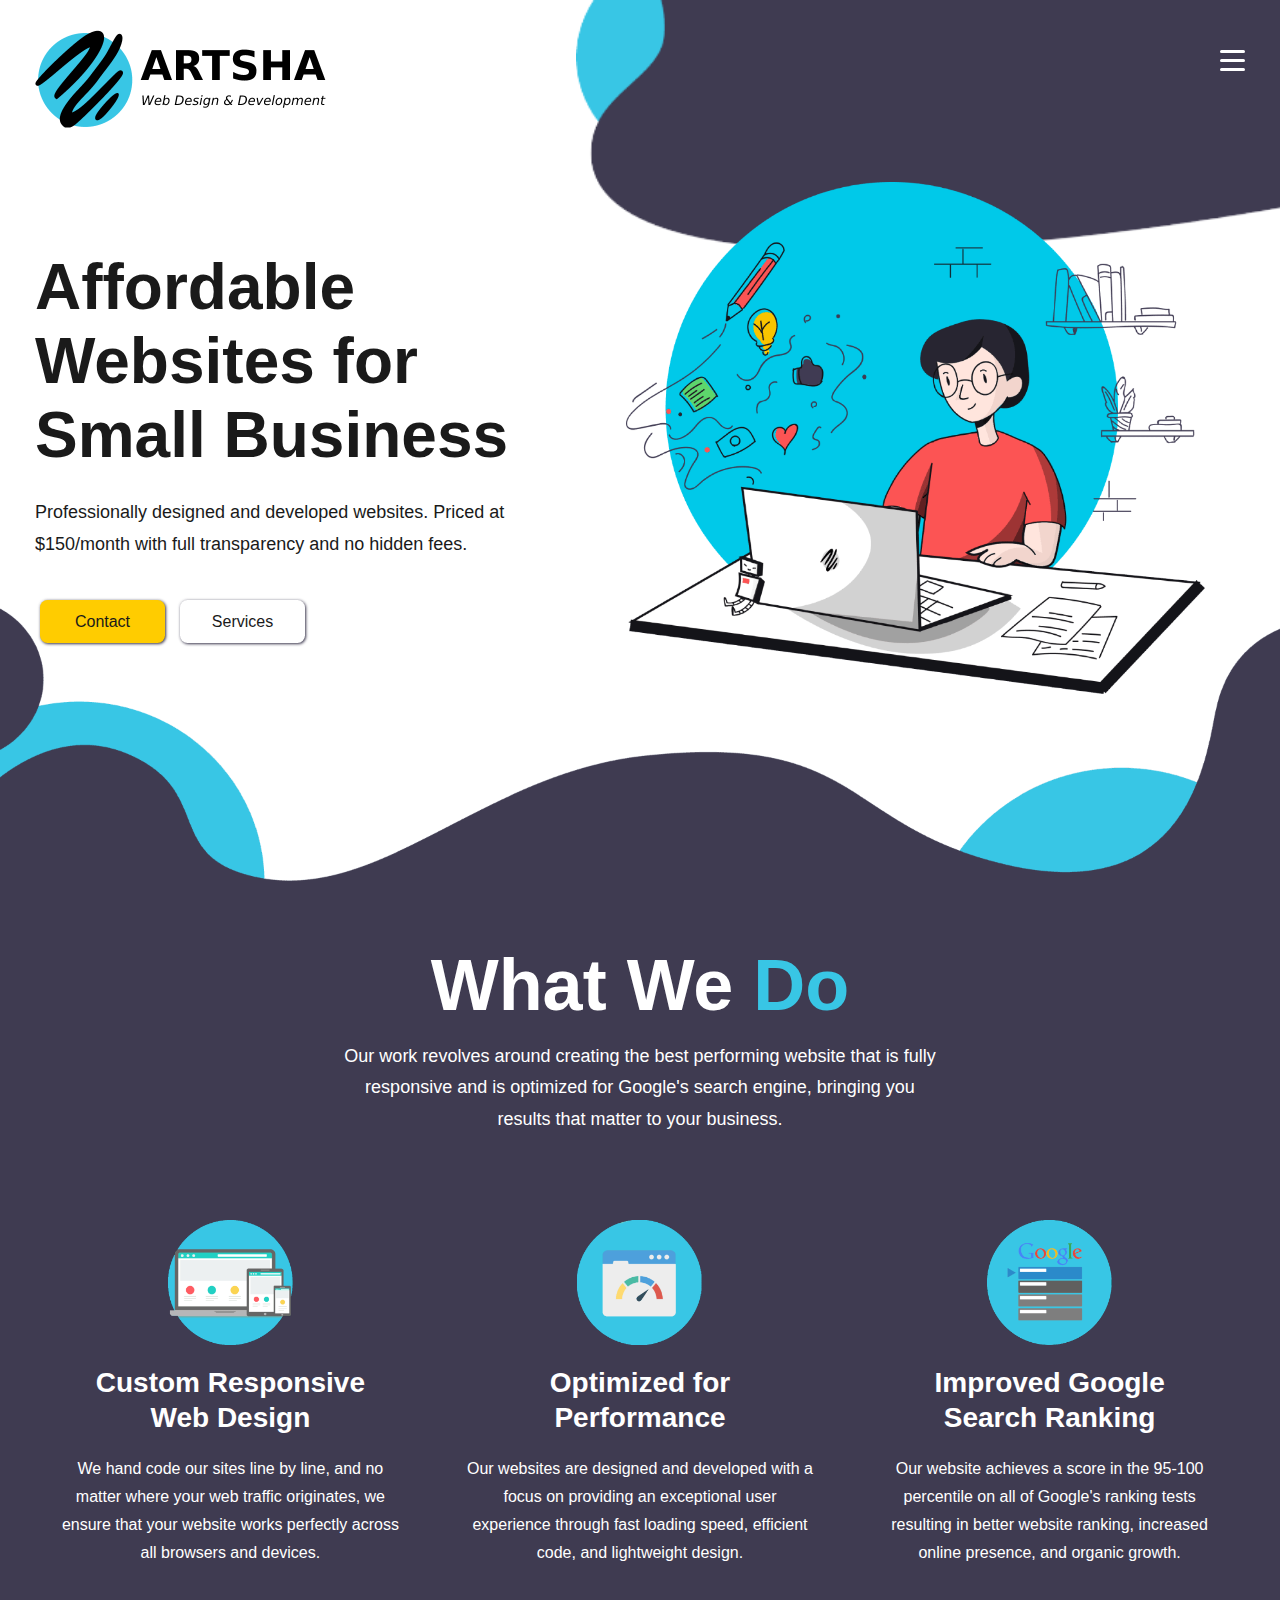
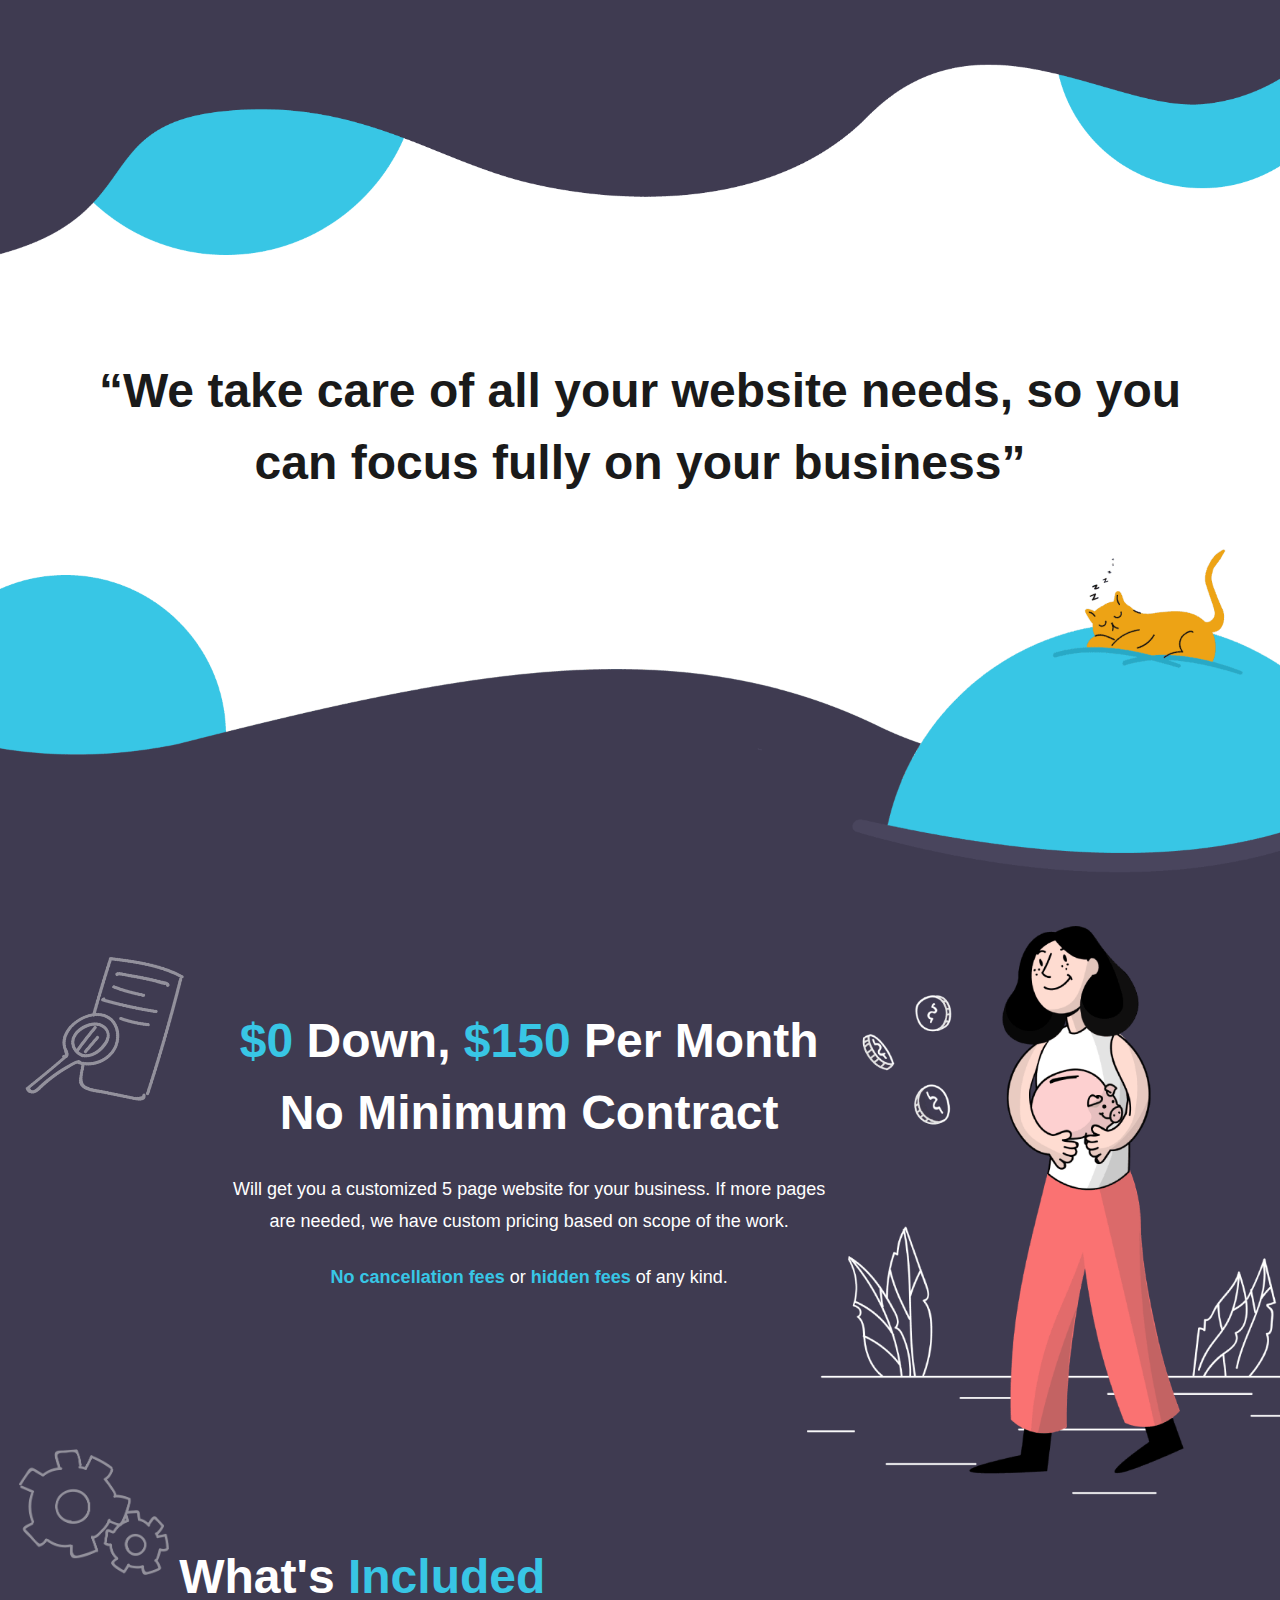
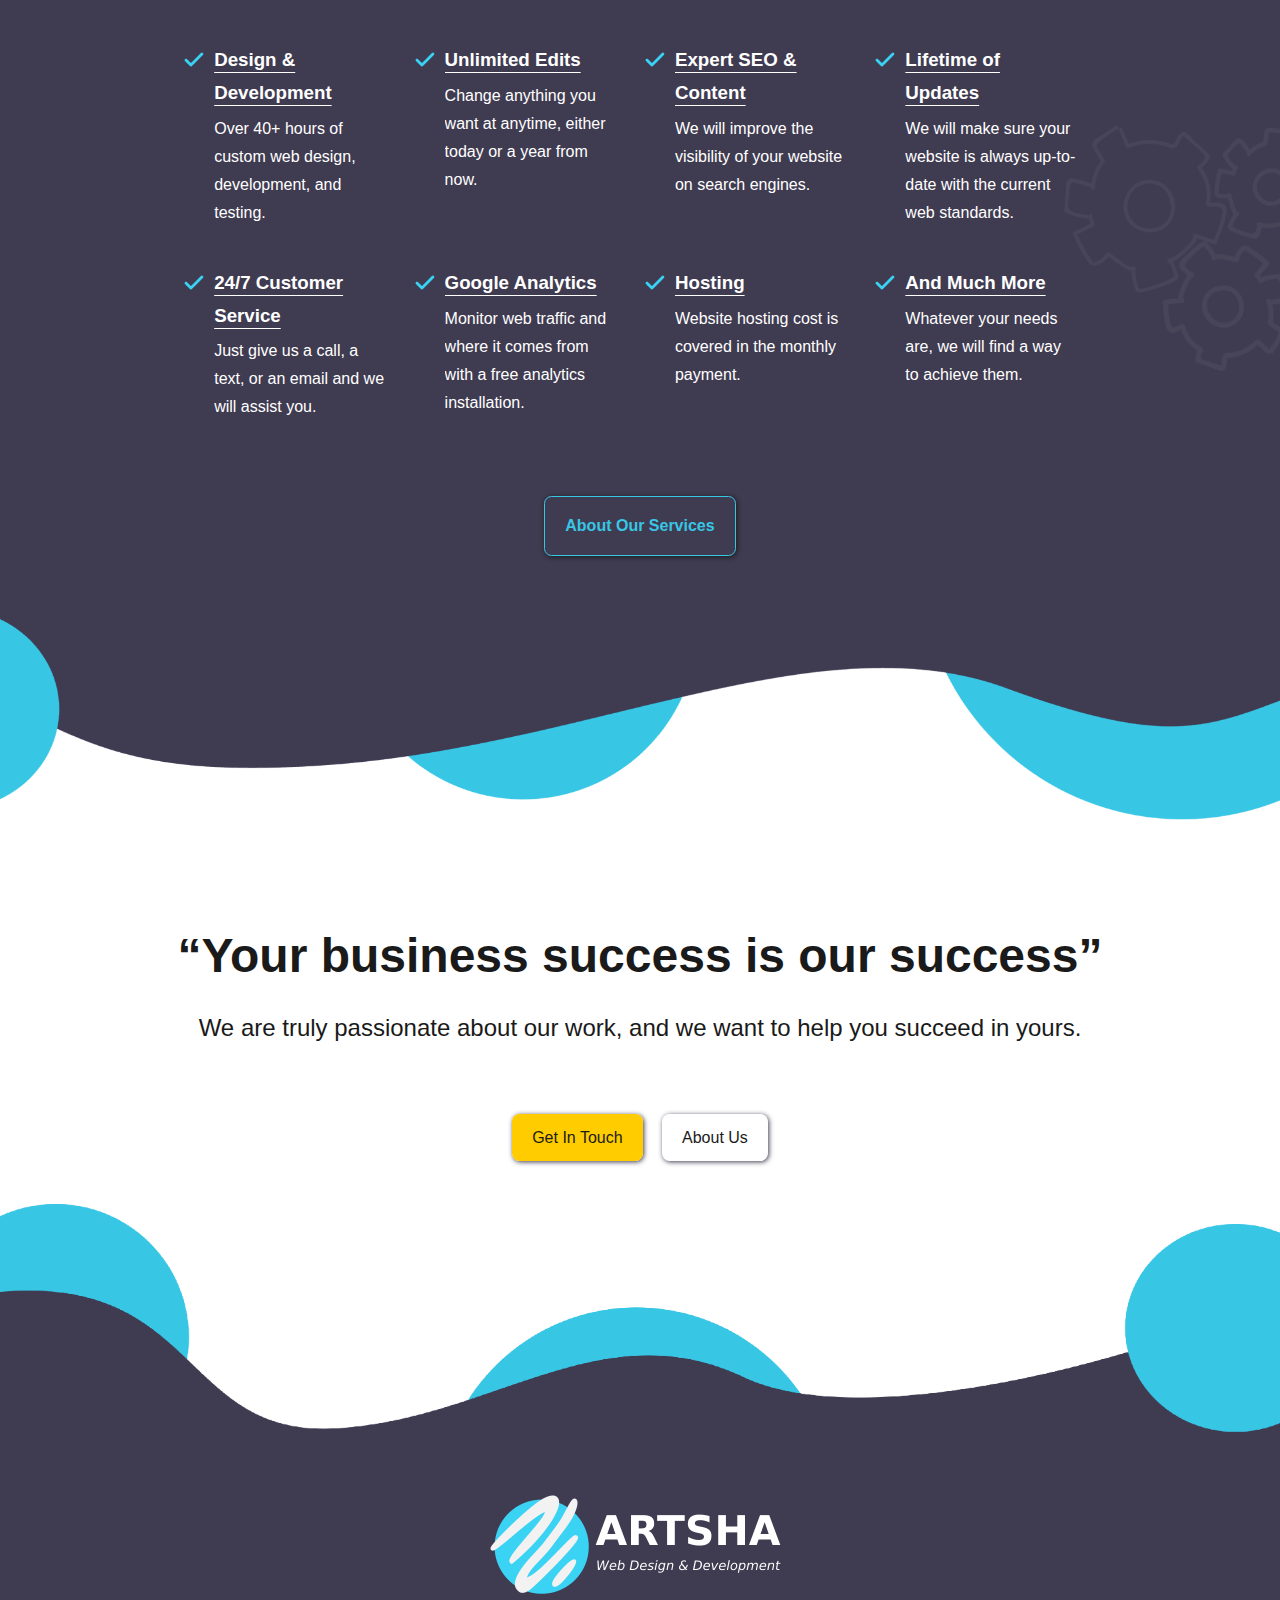
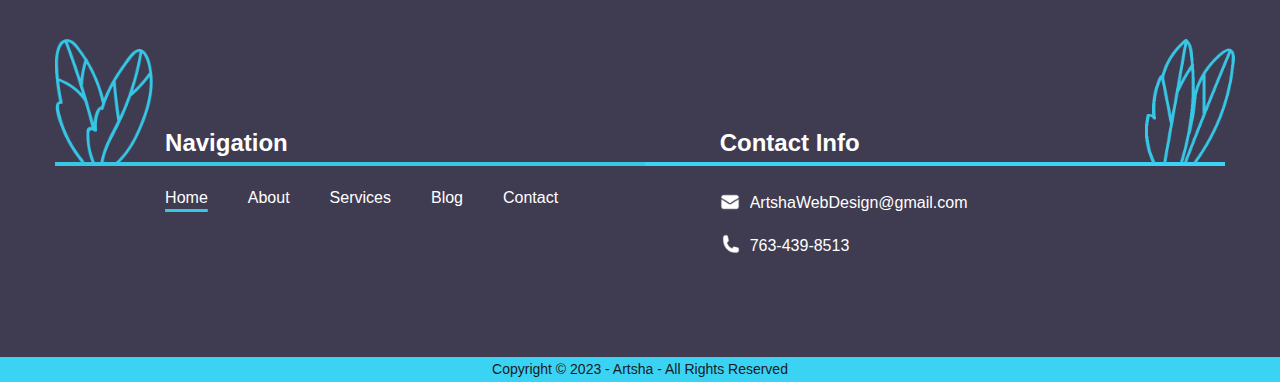
==== commit 2f6a6cb0: "." ====
--- a/index.html
+++ b/index.html
@@ -31,23 +31,15 @@
     <meta name="msapplication-TileColor" content="#da532c">
     <meta name="theme-color" content="#ffffff">
 
-    <!-- Preload images & fonts -->
-    <!-- <link rel="preload" href="./images/logo-index-white.png" as="image">
-    <link rel="preload" href="./images/mobile-index-nav.png" as="image">
-    <link rel="preload" href="./images/index-guy.png" as="image">
-
-    <link rel="preload" as="font" type="font/woff2" href="./fonts/roboto-regular.woff2" crossorigin />
-    <link rel="preload" as="font" type="font/woff2" href="./fonts/Roboto-bold.woff2" crossorigin /> -->
-
-    <!--  JS -->
-    <script href="mobile-menu-button.js"></script>
+    <title>ARTSHA Web Design</title>
 
     <!-- CSS -->
     <link rel="stylesheet" href="core.css" />
     <link rel="stylesheet" href="hero.css"> <!-- Above the fold css -->
     <link rel="stylesheet" href="index.css">
 
-    <title>ARTSHA Web Design</title>
+    <!--  JS -->
+    <script src="./mobile-menu-button.js"></script>
 
 </head>
 
--- a/hero.css
+++ b/hero.css
@@ -160,8 +160,8 @@
     margin: 0 7.5px;
   }
   #hero div .btn:hover {
-    box-shadow: 1px 1px 3px rgba(63, 59, 81, 0.6352941176), 1px -1px 3px rgba(63, 59, 81, 0.6352941176), -1px 1px 3px rgba(63, 59, 81, 0.6352941176), -1px -1px 3px rgba(63, 59, 81, 0.6352941176);
-    transition: 0.3s;
+    box-shadow: 1px 1px 3px rgba(63, 59, 81, 0.6352941176), 1px -1px 3px rgba(63, 59, 81, 0.6352941176), -1px 1px 3px rgba(63, 59, 81, 0.6352941176);
+    transition: 0.2s;
   }
   #hero .hero-guy {
     display: none;
--- a/index.css
+++ b/index.css
@@ -261,9 +261,19 @@
   #quote-2 .button-container a:nth-child(1) {
     min-width: 150px;
     background-color: #ffcc00;
+    transition: 0.3s;
+  }
+  #quote-2 .button-container a:nth-child(1):hover {
+    box-shadow: 1px 1px 3px rgba(63, 59, 81, 0.6352941176), 1px -1px 3px rgba(63, 59, 81, 0.6352941176), -1px 1px 3px rgba(63, 59, 81, 0.6352941176);
+    transition: 0.2s;
   }
   #quote-2 .button-container a:nth-child(2) {
     width: 150px;
+    transition: 0.3s;
+  }
+  #quote-2 .button-container a:nth-child(2):hover {
+    box-shadow: 1px 1px 3px rgba(63, 59, 81, 0.6352941176), 1px -1px 3px rgba(63, 59, 81, 0.6352941176), -1px 1px 3px rgba(63, 59, 81, 0.6352941176);
+    transition: 0.2s;
   }
   .footer-bottom-blob {
     position: relative;
@@ -275,6 +285,9 @@
   }
 }
 @media screen and (min-width: 768px) {
+  #what-we-do-section .header {
+    margin-bottom: 50px;
+  }
   #what-we-do-section .header p {
     max-width: 600px;
   }
@@ -358,20 +371,6 @@
     grid-row-start: 1;
     grid-row-end: 2;
     position: relative;
-  }
-  .contract-container::after {
-    display: block;
-    content: "";
-    position: absolute;
-    background-image: url("./images/contract.png");
-    background-size: contain;
-    background-repeat: no-repeat;
-    width: 45%;
-    height: 45%;
-    bottom: 200px;
-    left: 0;
-    opacity: 0.15;
-    transform: rotate(15deg);
   }
   .contract-container h2 {
     font-size: 2.5em;
@@ -461,6 +460,7 @@
   #contract-section {
     position: relative;
     padding: clamp(1em, 2vw, 5em);
+    margin-top: -75px;
     display: grid;
     margin-bottom: auto;
     grid-template-columns: repeat(8, 12.5%);
@@ -469,7 +469,7 @@
   .contract-container {
     grid-column-start: 2;
     grid-column-end: 6;
-    grid-row-start: 1;
+    grid-row-start: 2;
     grid-row-end: 5;
     overflow: visible;
   }
@@ -480,8 +480,8 @@
     background-image: url("./images/contract.png");
     background-size: contain;
     background-repeat: no-repeat;
-    width: 60%;
-    height: 60%;
+    width: 50%;
+    height: 50%;
     top: -22px;
     left: -140px;
     opacity: 0.5;
@@ -497,19 +497,21 @@
     z-index: 5;
   }
   .bank-girl {
-    max-height: 600px;
+    max-height: 575px;
     grid-column-start: 6;
     grid-column-end: 9;
     grid-row-start: 1;
     grid-row-end: 7;
     margin-top: 75px;
+    overflow: visible;
+    z-index: 5;
   }
   .included-container {
     display: flex;
     flex-direction: column;
     grid-column-start: 2;
     grid-column-end: 8;
-    grid-row-start: 6;
+    grid-row-start: 5;
     grid-row-end: 15;
     overflow: visible;
     margin-top: 150px;
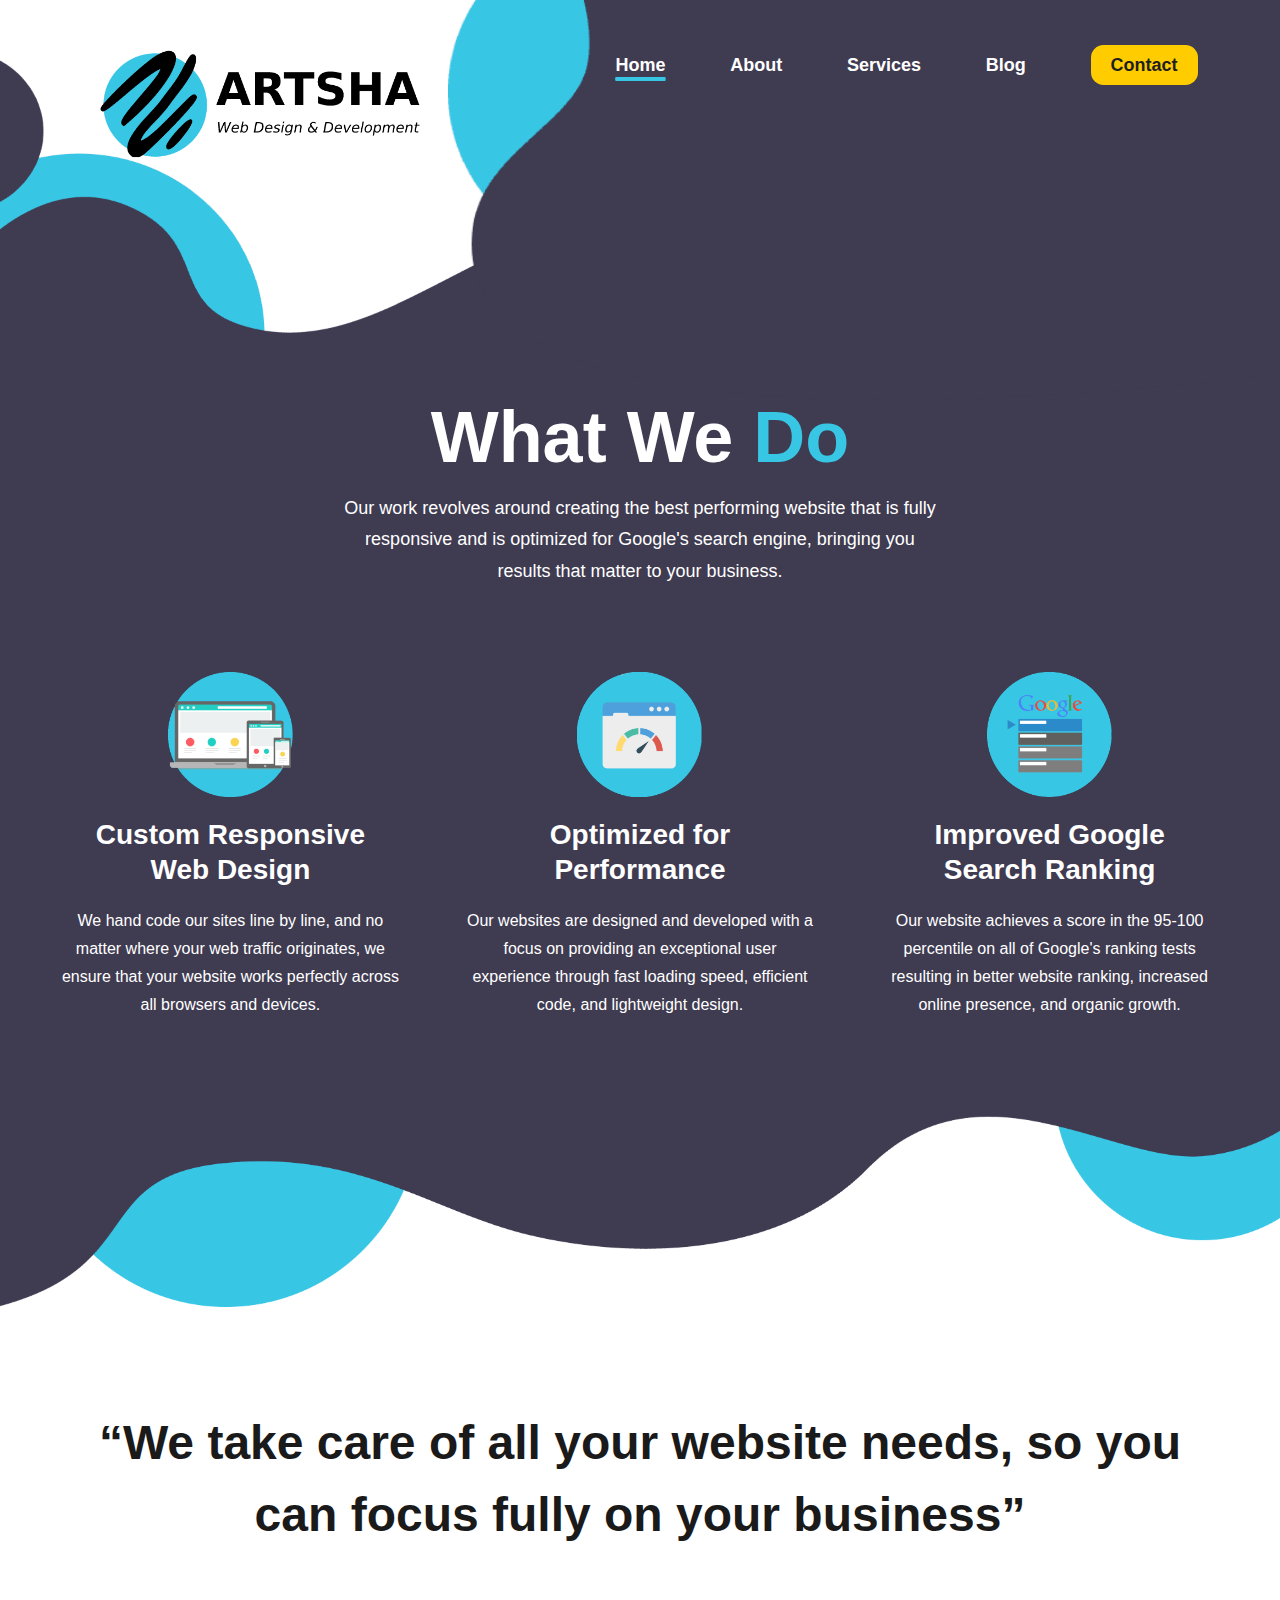
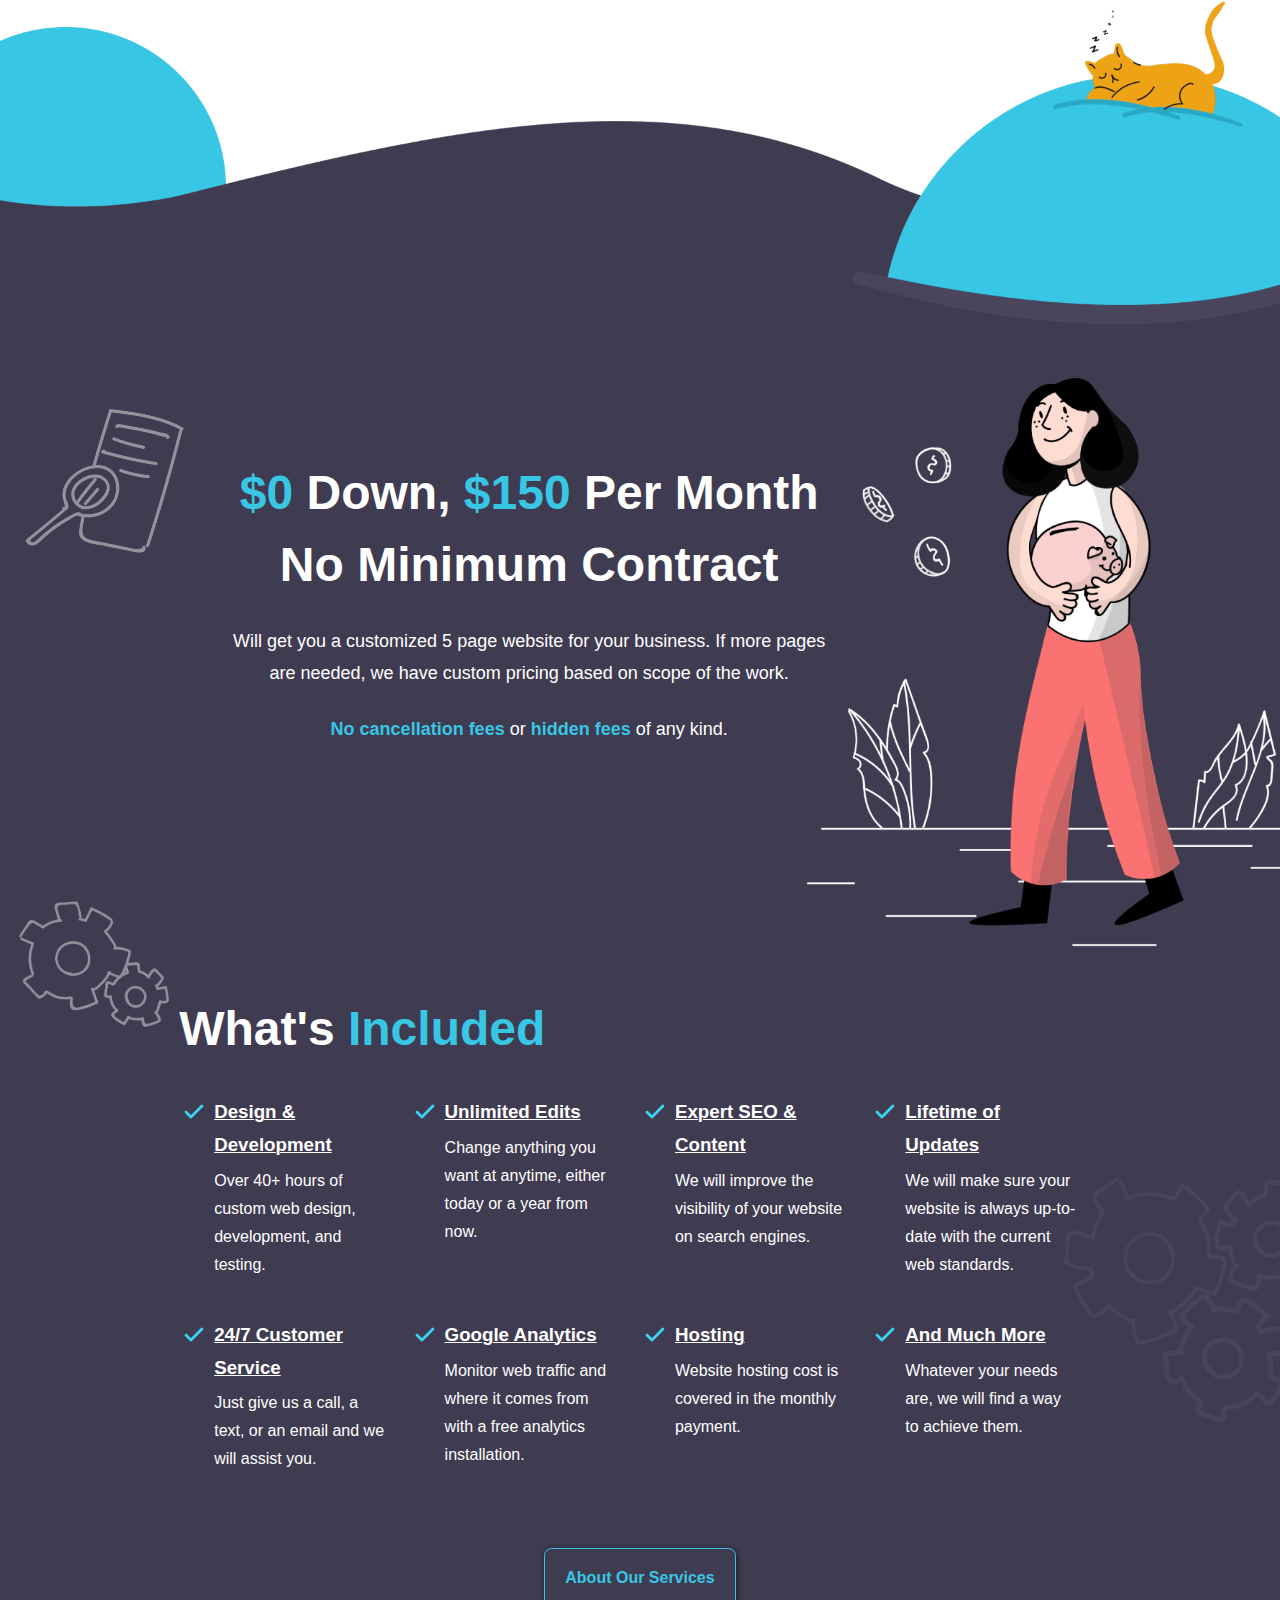
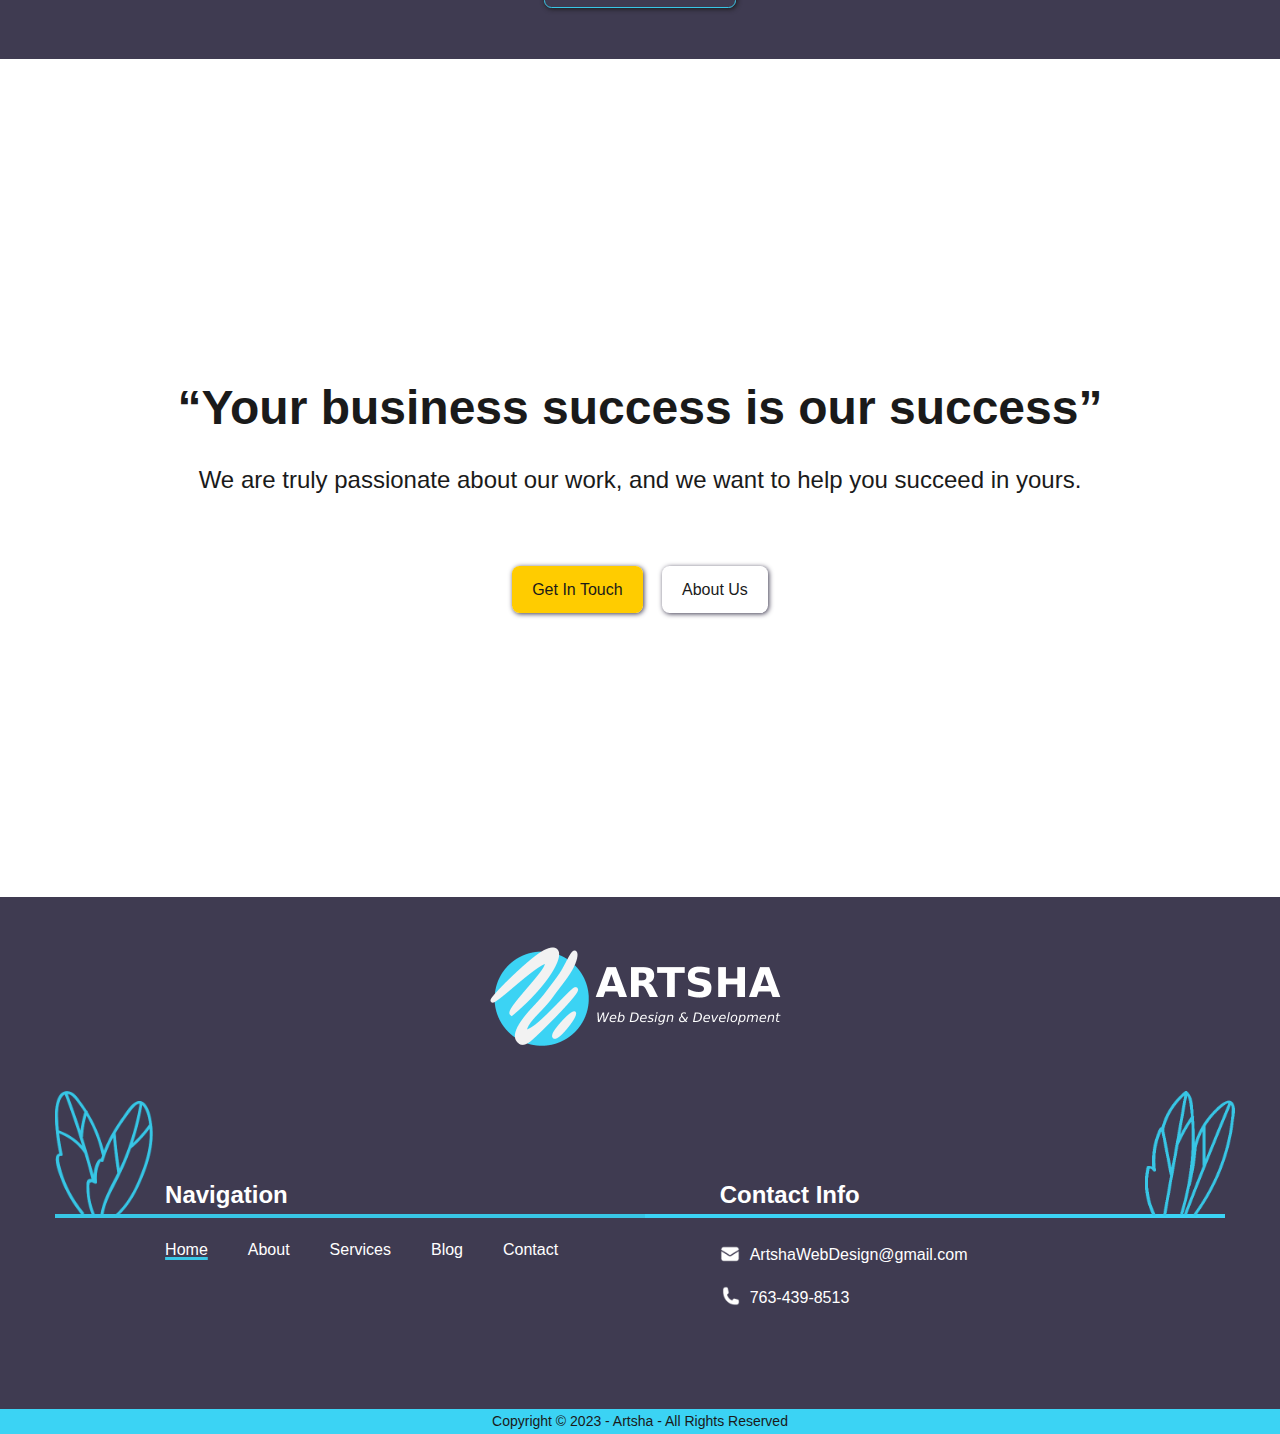
==== commit e26734c4: "." ====
--- a/index.html
+++ b/index.html
@@ -47,23 +47,15 @@
     <!-- ██████████████████████████ -->
     <!--   Header CSS in hero.css   -->
     <!-- ██████████████████████████ -->
+
     <header>
-        <!----------------------------->
-        <!--     NAVBAR BLOB BG      -->
-        <!----------------------------->
-        <picture>
-            <source media="(max-width: 767px)" srcset="/images/navbar-mobile.png">
-            <source media="(min-width: 768px) and (max-width: 1299px)" srcset="/images/navbar-tablet.png">
-            <source media="(min-width: 1300px)" srcset="/images/navbar-desktop.png">
-            <img class="navbarBG" src="./images/navbar-desktop.png" alt="Navbar Background" aria-hidden="true"
-                decoding="async" width="1248px" height="340px">
-        </picture>
-
-        <!-- ========================= -->
-        <!--        NAVIGATION         -->
-        <!-- ========================= -->
-        <nav>
-            <a class="logo" aria-label="click to go to home page" href="index.html"></a>
+
+        <div class="logo">
+            <a href="index.html" aria-label="click to go to home page"></a>
+        </div>
+
+        <div class="navbar">
+            <div class="navbar-bg"></div>
 
             <ul id="navbar-links">
                 <li class="home"><a href="index.html">Home</a></li>
@@ -85,12 +77,54 @@
             </div>
 
             <div id="opacity-bg" onclick="hide()"></div>
-        </nav>
-
-        <!-- ========================= -->
-        <!--           HERO            -->
-        <!-- ========================= -->
-
+        </div>
+
+    </header>
+
+
+    <!----------------------------->
+    <!--     NAVBAR BLOB BG      -->
+    <!----------------------------->
+    <!-- <picture>
+            <source media="(max-width: 767px)" srcset="/images/navbar-mobile.png">
+            <source media="(min-width: 768px) and (max-width: 1299px)" srcset="/images/navbar-tablet.png">
+            <source media="(min-width: 1300px)" srcset="/images/navbar-desktop.png">
+            <img class="navbarBG" src="./images/navbar-desktop.png" alt="Navbar Background" aria-hidden="true"
+                decoding="async" width="1248px" height="340px">
+        </picture> -->
+
+    <!-- ========================= -->
+    <!--        NAVIGATION         -->
+    <!-- ========================= -->
+    <!-- <nav>
+            <a class="logo" aria-label="click to go to home page" href="index.html"></a>
+
+            <ul id="navbar-links">
+                <li class="home"><a href="index.html">Home</a></li>
+                <li class="about"><a href="./about/about.html">About</a></li>
+                <li class="services"><a href="./services/services.html">Services</a></li>
+                <li class="blog"><a href="./blog/blog.html">Blog</a></li>
+                <li class="contact"><a href="./contact/contact.html">Contact</a></li>
+            </ul>
+
+            <div id="mobile-menu-close" onclick="hide()" role="button" aria-label="close the menu">
+                <div></div>
+                <div></div>
+            </div>
+
+            <div id="mobile-menu-open" onclick="show()" role="button" aria-label="open the menu">
+                <div></div>
+                <div></div>
+                <div></div>
+            </div>
+
+            <div id="opacity-bg" onclick="hide()"></div>
+        </nav> -->
+
+    <!-- ========================= -->
+    <!--           HERO            -->
+    <!-- ========================= -->
+    <!-- 
         <div id="hero">
 
             <h1> Affordable <br> Websites for <br>Small Business </h1>
@@ -103,19 +137,19 @@
 
         </div>
 
-        <div class="hero-guy"></div>
-
-        <!----------------------------->
-        <!--      HERO BLOB BG       -->
-        <!----------------------------->
-        <div class="hero-blob"></div>
-    </header>
+
+        <div class="hero-guy"></div> -->
+
+    <!----------------------------->
+    <!--      HERO BLOB BG       -->
+    <!----------------------------->
 
 
     <!-- ██████████████████████████ -->
     <!--     Main CSS index.css     -->
     <!-- ██████████████████████████ -->
     <main>
+        <div class="hero-blob"></div>
         <!-- ========================= -->
         <!--    What We Do Section    -->
         <!-- ========================= -->
--- a/core.css
+++ b/core.css
@@ -4,15 +4,12 @@
 *,
 *:before,
 *:after {
-  text-underline-position: under;
+  font-family: "Poppins", Arial, Helvetica, Verdana;
   box-sizing: border-box;
   text-decoration: none;
+  list-style: none;
   margin: 0;
   padding: 0;
-  text-decoration: none;
-  overflow-x: hidden;
-  list-style: none;
-  font-family: "Poppins", Arial, Helvetica, Verdana;
 }
 
 h1,
--- a/index.css
+++ b/index.css
@@ -1,3 +1,107 @@
+@media screen and (min-width: 1200px) {
+  header {
+    max-width: 1920px;
+    position: relative;
+    background-color: #8a9094;
+  }
+  .navbar-bg {
+    display: block;
+    content: "";
+    position: absolute;
+    background-image: url("./images/navbar-desktop.png");
+    background-size: cover;
+    background-repeat: no-repeat;
+    width: 65vw;
+    max-width: 1300px;
+    height: 400px;
+    right: 0;
+    z-index: 5;
+  }
+  .logo a {
+    content: "";
+    display: block;
+    background-image: url("./images/logo-index.png");
+    background-size: contain;
+    background-repeat: no-repeat;
+    position: absolute;
+    width: 330px;
+    height: 110px;
+    top: 50px;
+    left: 100px;
+    z-index: 5;
+  }
+  .navbar #navbar-links {
+    position: absolute;
+    z-index: 5;
+    top: 50px;
+    right: clamp(50px, 1vw, 100px);
+    display: flex;
+    flex-direction: row;
+    color: white;
+    width: auto;
+    height: auto;
+  }
+  .navbar #navbar-links li {
+    margin: 0 clamp(20px, 1.75vw, 35px);
+    width: auto;
+    padding: 0 10px;
+  }
+  .navbar #navbar-links li a {
+    width: auto;
+    color: white;
+    font-weight: 700;
+    font-size: 1.125em;
+  }
+  .navbar #navbar-links {
+    background-color: transparent;
+  }
+  .navbar #navbar-links .home {
+    text-decoration: underline;
+    text-underline-position: under;
+    text-decoration-color: #38c6e5;
+    text-decoration-thickness: 3px;
+    text-underline-offset: 2px;
+  }
+  .navbar #navbar-links .home a {
+    text-decoration: underline;
+    text-underline-position: under;
+    text-decoration-color: #38c6e5;
+    text-decoration-thickness: 3px;
+    text-underline-offset: 2px;
+  }
+  .navbar #navbar-links .about:hover {
+    text-decoration: underline;
+    text-underline-position: under;
+    text-decoration-color: #7fd378;
+    text-decoration-thickness: 3px;
+    text-underline-offset: 2px;
+  }
+  .navbar #navbar-links .services:hover {
+    text-decoration: underline;
+    text-underline-position: under;
+    text-decoration-color: #804dd4;
+    text-decoration-thickness: 3px;
+    text-underline-offset: 2px;
+  }
+  .navbar #navbar-links .blog:hover {
+    text-decoration: underline;
+    text-underline-position: under;
+    text-decoration-color: #e38025;
+    text-decoration-thickness: 3px;
+    text-underline-offset: 2px;
+  }
+  .navbar #navbar-links .contact a {
+    color: #1f1f1f;
+    background-color: #ffcc00;
+    border-radius: 12.5px;
+    padding: 10px 20px;
+  }
+  .navbar #navbar-links .contact a:hover {
+    color: white;
+    text-decoration: none;
+    text-underline-offset: 2px;
+  }
+}
 @media screen and (min-width: 0px) {
   #what-we-do-section {
     background-color: #3f3b51;
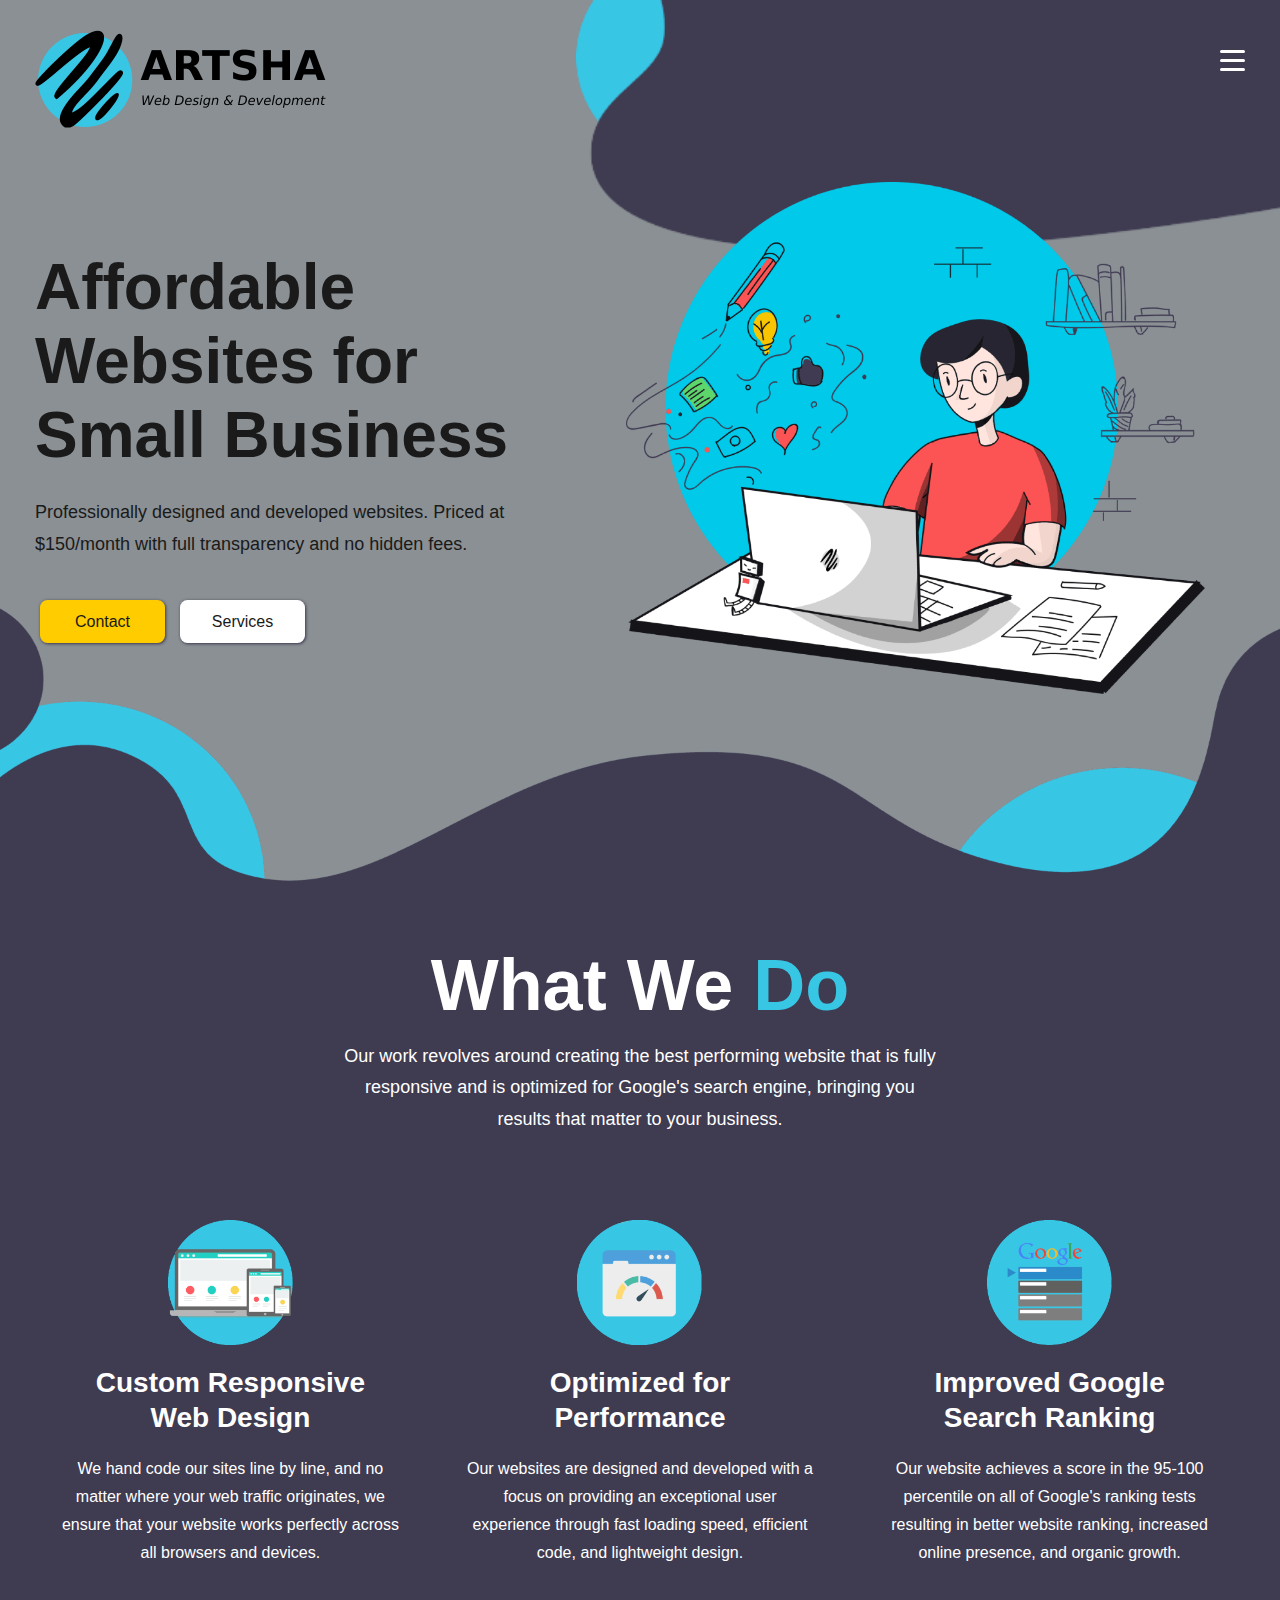
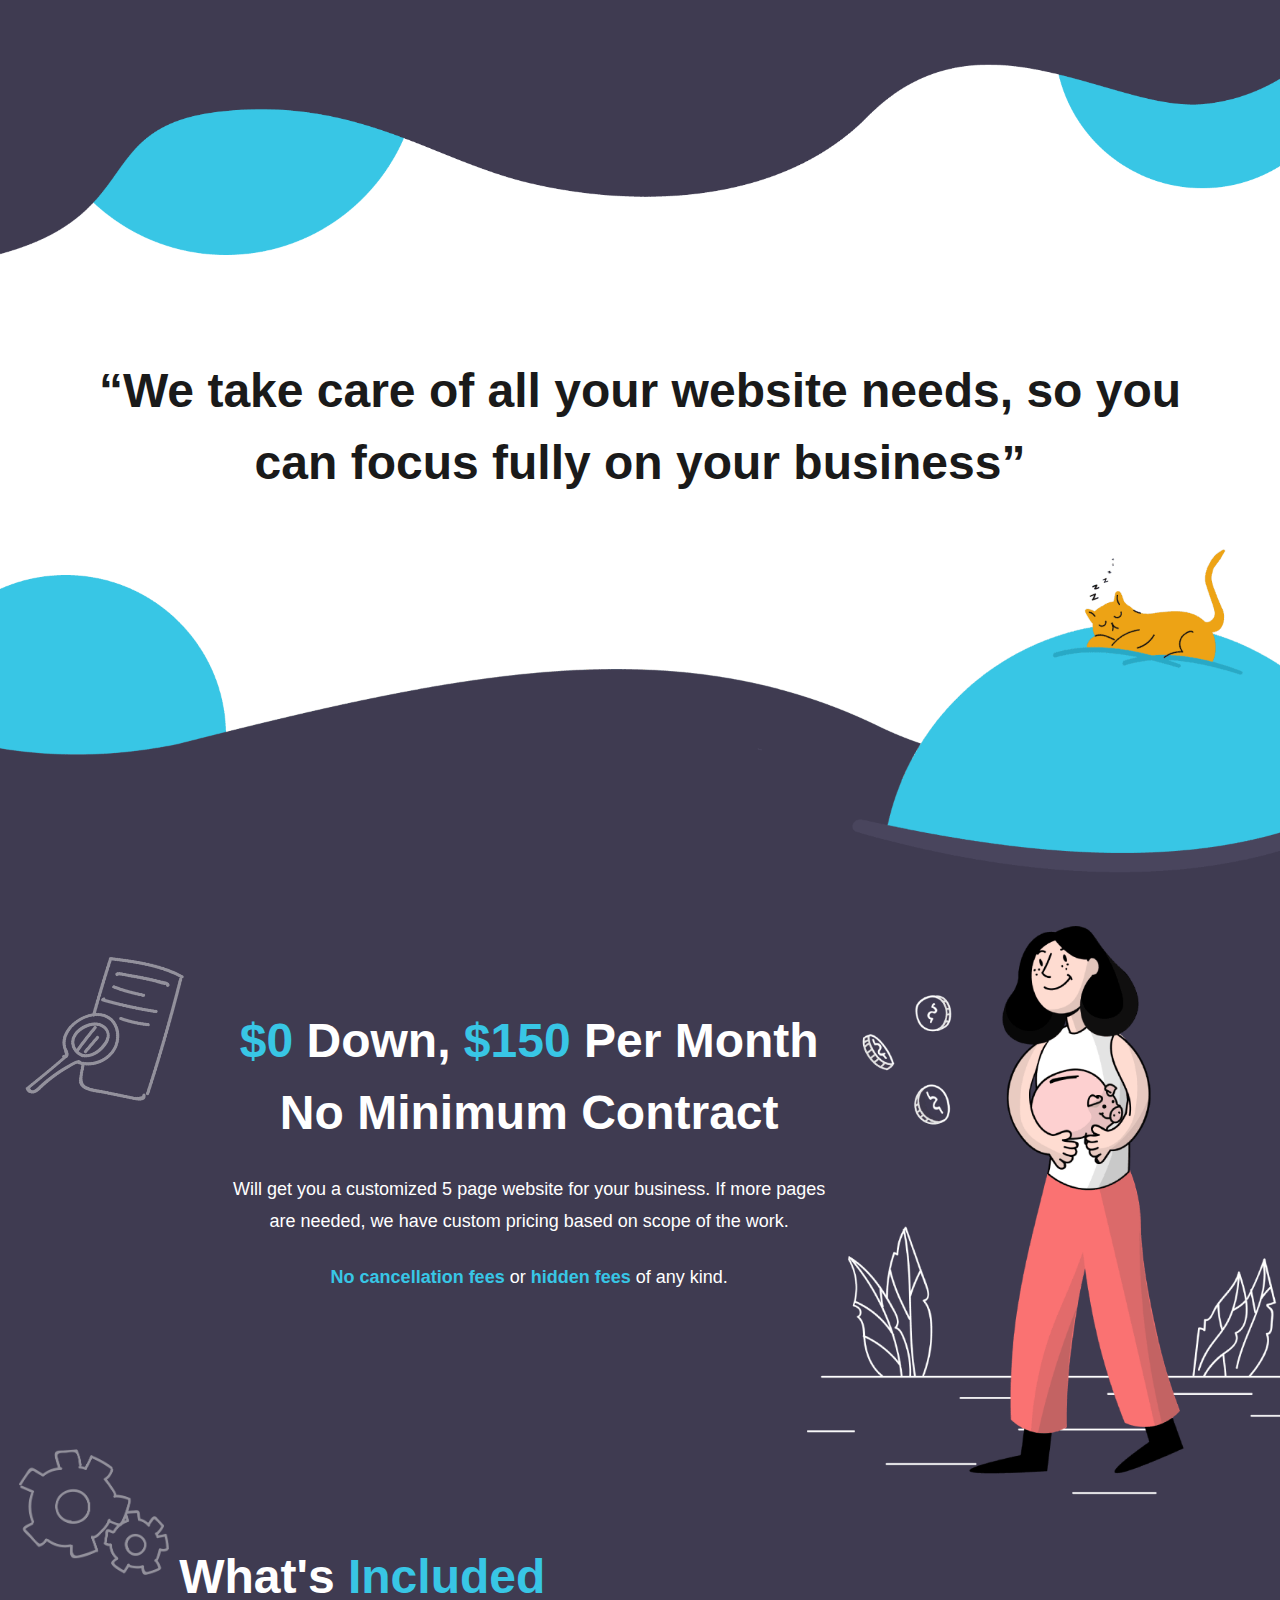
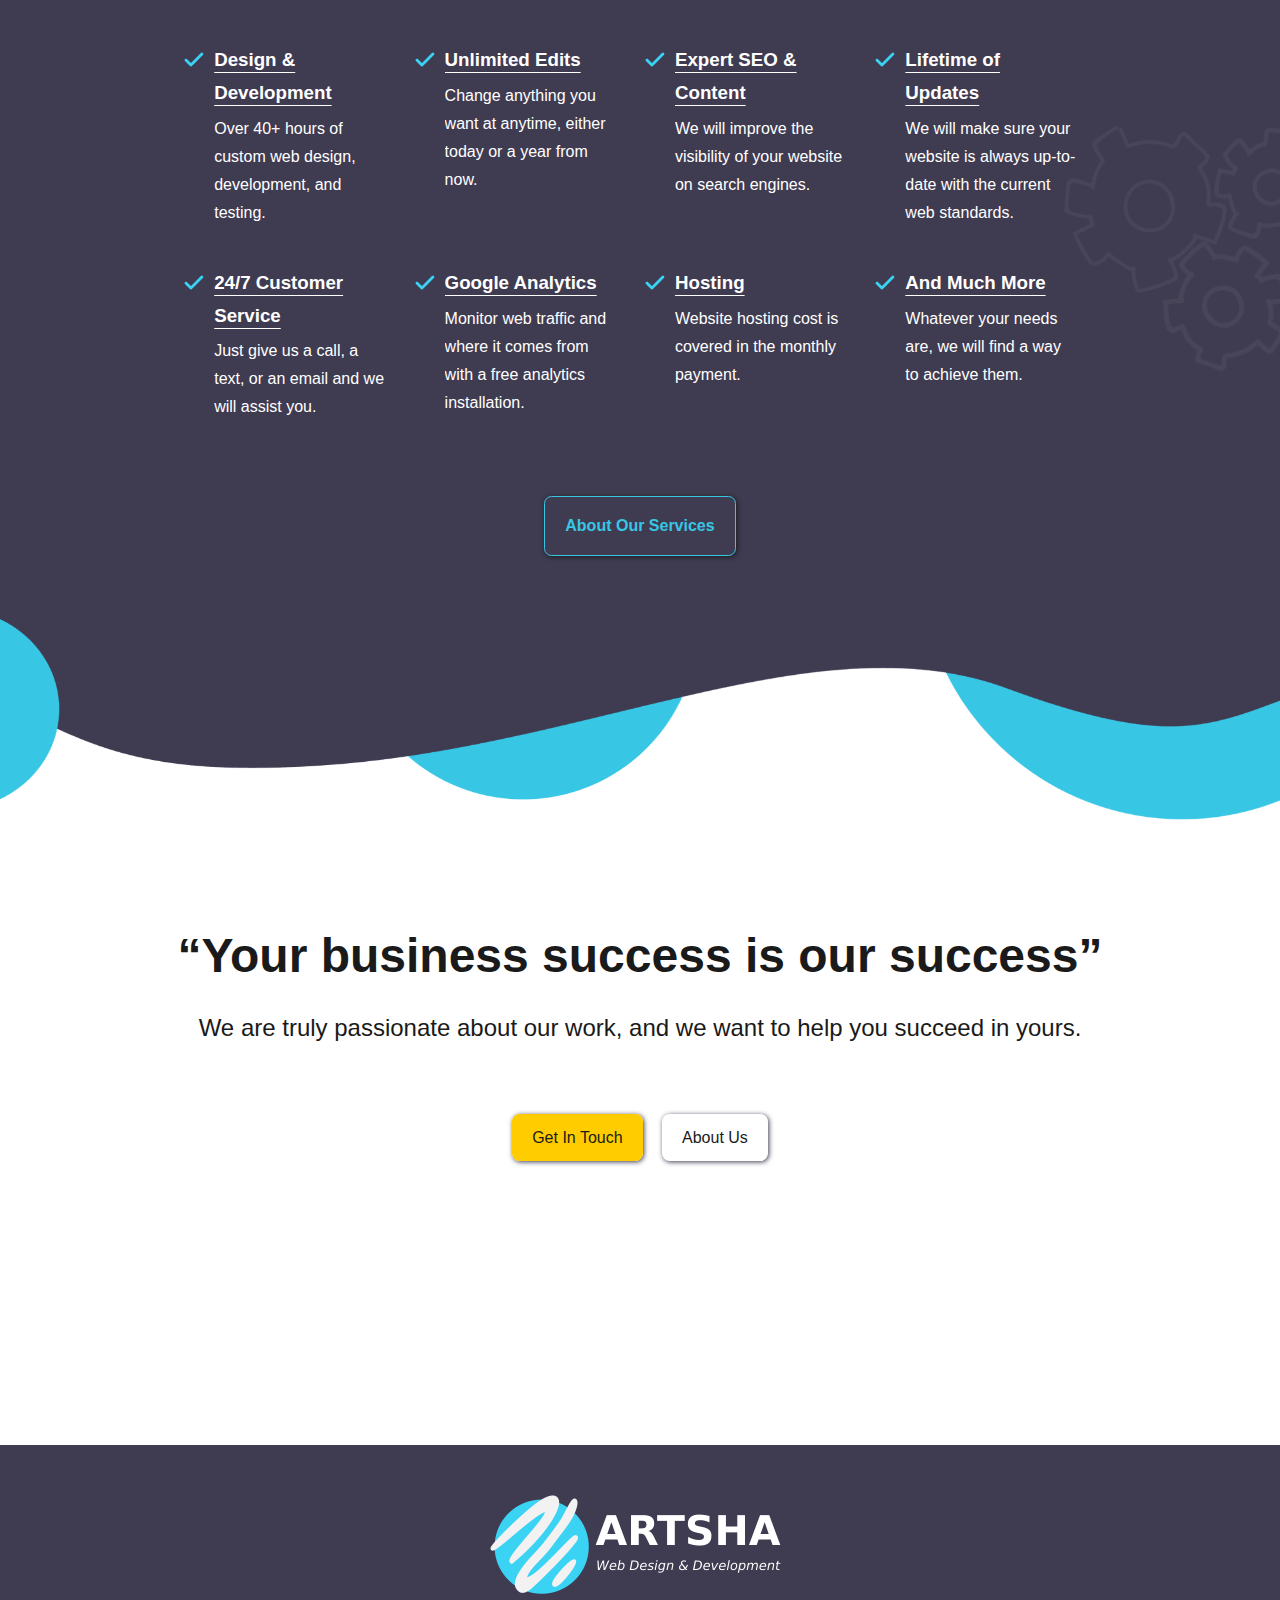
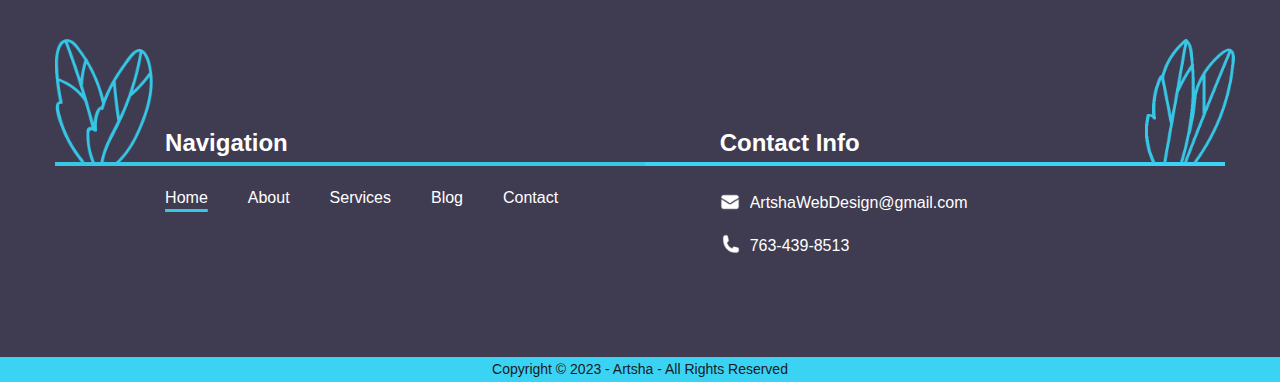
==== commit 49648244: "." ====
--- a/index.html
+++ b/index.html
@@ -35,6 +35,7 @@
 
     <!-- CSS -->
     <link rel="stylesheet" href="core.css" />
+    <link rel="stylesheet" href="header.css" />
     <link rel="stylesheet" href="hero.css"> <!-- Above the fold css -->
     <link rel="stylesheet" href="index.css">
 
@@ -47,15 +48,23 @@
     <!-- ██████████████████████████ -->
     <!--   Header CSS in hero.css   -->
     <!-- ██████████████████████████ -->
-
     <header>
-
-        <div class="logo">
-            <a href="index.html" aria-label="click to go to home page"></a>
-        </div>
-
-        <div class="navbar">
-            <div class="navbar-bg"></div>
+        <!----------------------------->
+        <!--     NAVBAR BLOB BG      -->
+        <!----------------------------->
+        <picture>
+            <source media="(max-width: 767px)" srcset="/images/navbar-mobile.png">
+            <source media="(min-width: 768px) and (max-width: 1299px)" srcset="/images/navbar-tablet.png">
+            <source media="(min-width: 1300px)" srcset="/images/navbar-desktop.png">
+            <img class="navbarBG" src="./images/navbar-desktop.png" alt="Navbar Background" aria-hidden="true"
+                decoding="async" width="1248px" height="340px">
+        </picture>
+
+        <!-- ========================= -->
+        <!--        NAVIGATION         -->
+        <!-- ========================= -->
+        <nav>
+            <a class="logo" aria-label="click to go to home page" href="index.html"></a>
 
             <ul id="navbar-links">
                 <li class="home"><a href="index.html">Home</a></li>
@@ -77,54 +86,12 @@
             </div>
 
             <div id="opacity-bg" onclick="hide()"></div>
-        </div>
-
-    </header>
-
-
-    <!----------------------------->
-    <!--     NAVBAR BLOB BG      -->
-    <!----------------------------->
-    <!-- <picture>
-            <source media="(max-width: 767px)" srcset="/images/navbar-mobile.png">
-            <source media="(min-width: 768px) and (max-width: 1299px)" srcset="/images/navbar-tablet.png">
-            <source media="(min-width: 1300px)" srcset="/images/navbar-desktop.png">
-            <img class="navbarBG" src="./images/navbar-desktop.png" alt="Navbar Background" aria-hidden="true"
-                decoding="async" width="1248px" height="340px">
-        </picture> -->
-
-    <!-- ========================= -->
-    <!--        NAVIGATION         -->
-    <!-- ========================= -->
-    <!-- <nav>
-            <a class="logo" aria-label="click to go to home page" href="index.html"></a>
-
-            <ul id="navbar-links">
-                <li class="home"><a href="index.html">Home</a></li>
-                <li class="about"><a href="./about/about.html">About</a></li>
-                <li class="services"><a href="./services/services.html">Services</a></li>
-                <li class="blog"><a href="./blog/blog.html">Blog</a></li>
-                <li class="contact"><a href="./contact/contact.html">Contact</a></li>
-            </ul>
-
-            <div id="mobile-menu-close" onclick="hide()" role="button" aria-label="close the menu">
-                <div></div>
-                <div></div>
-            </div>
-
-            <div id="mobile-menu-open" onclick="show()" role="button" aria-label="open the menu">
-                <div></div>
-                <div></div>
-                <div></div>
-            </div>
-
-            <div id="opacity-bg" onclick="hide()"></div>
-        </nav> -->
-
-    <!-- ========================= -->
-    <!--           HERO            -->
-    <!-- ========================= -->
-    <!-- 
+        </nav>
+
+        <!-- ========================= -->
+        <!--           HERO            -->
+        <!-- ========================= -->
+
         <div id="hero">
 
             <h1> Affordable <br> Websites for <br>Small Business </h1>
@@ -137,19 +104,19 @@
 
         </div>
 
-
-        <div class="hero-guy"></div> -->
-
-    <!----------------------------->
-    <!--      HERO BLOB BG       -->
-    <!----------------------------->
+        <div class="hero-guy"></div>
+
+        <!----------------------------->
+        <!--      HERO BLOB BG       -->
+        <!----------------------------->
+        <div class="hero-blob"></div>
+    </header>
 
 
     <!-- ██████████████████████████ -->
     <!--     Main CSS index.css     -->
     <!-- ██████████████████████████ -->
     <main>
-        <div class="hero-blob"></div>
         <!-- ========================= -->
         <!--    What We Do Section    -->
         <!-- ========================= -->
--- a/core.css
+++ b/core.css
@@ -1,37 +1,42 @@
-/*-- -------------------------- -->
-<---        Core Styles         -->
-<--- -------------------------- -*/
-*,
-*:before,
-*:after {
-  font-family: "Poppins", Arial, Helvetica, Verdana;
-  box-sizing: border-box;
-  text-decoration: none;
-  list-style: none;
-  margin: 0;
-  padding: 0;
-}
-
-h1,
-h2,
-h3,
-h4,
-h5,
-h6 {
-  margin: 0;
-  color: #1a1a1a;
-}
-
-p,
-li,
-a {
-  font-size: 1em;
-  line-height: 1.75;
-  margin: 0;
-  color: #1a1a1a;
-}
-
-button:hover,
-a:hover {
-  cursor: pointer;
+/*-- --------------------------- -->
+<---            FONTS            -->
+<--- --------------------------- -*/
+/*-- --------------------------- -->
+<---         Core Styles        -->
+<--- --------------------------- -*/
+@media only screen and (min-width: 0em) {
+  *,
+  *:before,
+  *:after {
+    text-underline-position: under;
+    box-sizing: border-box;
+    text-decoration: none;
+    margin: 0;
+    padding: 0;
+    text-decoration: none;
+    overflow-x: hidden;
+    list-style: none;
+    font-family: "Poppins", Arial, Helvetica, Verdana;
+  }
+  h1,
+  h2,
+  h3,
+  h4,
+  h5,
+  h6 {
+    margin: 0;
+    color: #1a1a1a;
+  }
+  p,
+  li,
+  a {
+    font-size: 1em;
+    line-height: 1.75;
+    margin: 0;
+    color: #1a1a1a;
+  }
+  button:hover,
+  a:hover {
+    cursor: pointer;
+  }
 }/*# sourceMappingURL=core.css.map */--- a/header.css
+++ b/header.css
@@ -0,0 +1,434 @@
+@media screen and (min-width: 0px) {
+  * {
+    margin: 0;
+    padding: 0;
+    list-style: none;
+    text-decoration: none;
+    box-sizing: border-box;
+    font-family: "Poppins", Arial, Helvetica, Verdana;
+  }
+  .skip {
+    position: absolute;
+    top: 0;
+    left: 0;
+    opacity: 0;
+    z-index: -1111111;
+  }
+  header {
+    position: relative;
+    max-width: 1920px;
+    min-height: 400px;
+    margin: 0 auto;
+    overflow: visible;
+  }
+  .logo,
+  .logo img,
+  #navbar-links,
+  #navbar-links li {
+    transition: 0.3s ease;
+  }
+}
+@media screen and (min-width: 0px) and (max-width: 849px) {
+  .navbar-bg-container {
+    position: absolute;
+    right: 0;
+    top: 0;
+  }
+  .navbar-bg-container img {
+    width: 100vw;
+    min-height: 175px;
+    max-height: 200px;
+  }
+}
+@media screen and (min-width: 850px) {
+  .navbar-bg-container {
+    position: absolute;
+    right: 0;
+    top: 0;
+  }
+  .navbar-bg-container img {
+    width: 65vw;
+    max-width: 1300px;
+  }
+}
+@media screen and (min-width: 0px) and (max-width: 999px) {
+  #navbar-links {
+    position: relative;
+  }
+  #navbar-links .home a::after {
+    width: 100%;
+    background-color: #38C6E5;
+  }
+  #navbar-links .home a:hover {
+    color: #38C6E5;
+    transition: 0.1s;
+  }
+  #navbar-links .about a::after {
+    background-color: #7fd378;
+  }
+  #navbar-links .about a:hover {
+    color: #7fd378;
+    transition: 0.1s;
+  }
+  #navbar-links .services a::after {
+    background-color: #804DD4;
+  }
+  #navbar-links .services a:hover {
+    color: #804DD4;
+    transition: 0.1s;
+  }
+  #navbar-links .blog a::after {
+    background-color: #D44D4D;
+  }
+  #navbar-links .blog a:hover {
+    color: #D44D4D;
+    transition: 0.1s;
+  }
+}
+@media screen and (min-width: 1000px) {
+  #navbar-links a {
+    position: relative;
+  }
+  #navbar-links a::after {
+    content: "";
+    position: absolute;
+    left: 0;
+    bottom: 5px;
+    width: 0;
+    height: 3px;
+    background-color: #7fd378;
+    transition: width 0.2s ease-in-out;
+  }
+  #navbar-links a:hover::after {
+    width: 100%;
+  }
+  #navbar-links {
+    position: relative;
+  }
+  #navbar-links .home a::after {
+    width: 100%;
+    background-color: #38C6E5;
+  }
+  #navbar-links .home a:hover {
+    color: #38C6E5;
+    transition: 0.1s;
+  }
+  #navbar-links .about a::after {
+    background-color: #7fd378;
+  }
+  #navbar-links .about a:hover {
+    color: #7fd378;
+    transition: 0.1s;
+  }
+  #navbar-links .services a::after {
+    background-color: #804DD4;
+  }
+  #navbar-links .services a:hover {
+    color: #804DD4;
+    transition: 0.1s;
+  }
+  #navbar-links .blog a::after {
+    background-color: #D44D4D;
+  }
+  #navbar-links .blog a:hover {
+    color: #D44D4D;
+    transition: 0.1s;
+  }
+  #navbar-links .contact a {
+    color: black;
+    border-radius: 7.5px;
+    width: 150px;
+    padding: 15px 30px;
+    background-color: #fdcf14;
+    transition: 0.2s;
+  }
+  #navbar-links .contact a:hover {
+    color: white;
+    background-color: #fdcf14;
+    transition: 0.2s;
+  }
+  #navbar-links .contact a::after {
+    width: 0;
+    background-color: #F2C613;
+  }
+}
+@media screen and (min-width: 0px) and (max-width: 999px) {
+  nav {
+    position: relative;
+    z-index: 999;
+  }
+  #navbar-links {
+    background-color: #3F3B51;
+    position: absolute;
+    display: flex;
+    flex-direction: column;
+    justify-content: center;
+    align-items: center;
+    width: 65vw;
+    max-width: 300px;
+    height: 100vh;
+    right: 0;
+    width: 0;
+    z-index: 999;
+    transition: 0.4s;
+  }
+  #navbar-links li {
+    display: none;
+    padding: 20px;
+    margin: 7.5px;
+  }
+  #navbar-links li a {
+    color: white;
+  }
+  #navbar-links.mobile-nav-active {
+    background-color: #3F3B51;
+    position: absolute;
+    display: flex;
+    flex-direction: column;
+    justify-content: center;
+    align-items: center;
+    width: 65vw;
+    max-width: 300px;
+    right: 0;
+    z-index: 999;
+    transition: 0.4s;
+  }
+  #navbar-links.mobile-nav-active li {
+    display: block;
+    padding: 20px;
+    margin: 10px;
+  }
+  #navbar-links.mobile-nav-active li a {
+    color: white;
+  }
+  #opacity-bg {
+    display: none;
+    height: 100vh;
+    width: 100vw;
+    transition: 0.3s;
+  }
+  #opacity-bg.opacity-active {
+    display: block;
+    z-index: 888;
+    height: 100vh;
+    width: 100vw;
+    background-color: rgba(53, 49, 72, 0.168627451);
+    -webkit-backdrop-filter: blur(3px);
+            backdrop-filter: blur(3px);
+    top: 0;
+    left: 0;
+  }
+}
+@media screen and (min-width: 0px) and (max-width: 499px) {
+  .logo {
+    position: absolute;
+    padding: 0;
+    margin: 0;
+    left: 15px;
+    top: 17px;
+  }
+  .logo img {
+    width: 220px;
+    height: 100%;
+    -o-object-fit: contain;
+       object-fit: contain;
+  }
+}
+@media screen and (min-width: 500px) and (max-width: 999px) {
+  .logo {
+    position: absolute;
+    left: 18px;
+    top: 18px;
+  }
+  .logo img {
+    width: 270px;
+  }
+}
+@media screen and (min-width: 1000px) and (max-width: 1199px) {
+  .logo {
+    position: absolute;
+    left: 30px;
+    top: 25px;
+  }
+  .logo img {
+    width: 300px;
+  }
+  #navbar-links {
+    position: absolute;
+    z-index: 5;
+    top: 55px;
+    right: 20px;
+    display: flex;
+    flex-direction: row;
+    color: white;
+    width: auto;
+    height: auto;
+  }
+  #navbar-links li {
+    width: auto;
+    margin: 0 20px;
+  }
+  #navbar-links li a {
+    width: auto;
+    color: white;
+    font-weight: 500;
+    font-size: 1.125em;
+    padding: 10px 5px;
+  }
+}
+@media screen and (min-width: 1200px) and (max-width: 1349px) {
+  .logo {
+    position: absolute;
+    left: 38px;
+    top: 38px;
+  }
+  .logo img {
+    width: 300px;
+  }
+  #navbar-links {
+    position: absolute;
+    z-index: 5;
+    top: 65px;
+    right: 25px;
+    display: flex;
+    flex-direction: row;
+    color: white;
+    width: auto;
+    height: auto;
+  }
+  #navbar-links li {
+    width: auto;
+    margin: 0 30px;
+  }
+  #navbar-links li a {
+    width: auto;
+    color: white;
+    font-weight: 500;
+    font-size: 1.125em;
+    padding: 10px 5px;
+  }
+}
+@media screen and (min-width: 1350px) and (max-width: 1499px) {
+  .logo {
+    position: absolute;
+    left: 65px;
+    top: 50px;
+  }
+  .logo img {
+    width: 300PX;
+  }
+  #navbar-links {
+    position: absolute;
+    z-index: 5;
+    top: 80px;
+    right: 40px;
+    display: flex;
+    flex-direction: row;
+    color: white;
+    width: auto;
+    height: auto;
+  }
+  #navbar-links li {
+    width: auto;
+    margin: 0 40px;
+  }
+  #navbar-links li a {
+    width: auto;
+    color: white;
+    font-weight: 500;
+    font-size: 1.125em;
+    padding: 10px 5px;
+  }
+}
+@media screen and (min-width: 1500px) {
+  .logo {
+    position: absolute;
+    margin-left: 75px;
+    top: 60px;
+  }
+  .logo img {
+    width: 360px;
+  }
+  #navbar-links {
+    position: absolute;
+    z-index: 5;
+    top: 95px;
+    right: 55px;
+    display: flex;
+    flex-direction: row;
+    color: white;
+    width: auto;
+    height: auto;
+  }
+  #navbar-links li {
+    width: auto;
+    margin: 0 50px;
+  }
+  #navbar-links li a {
+    width: auto;
+    color: white;
+    font-weight: 500;
+    font-size: 1.125em;
+    padding: 10px 5px;
+  }
+}
+@media screen and (min-width: 0px) {
+  #menu-toggle-button {
+    position: fixed;
+    background-color: transparent;
+    right: 27px;
+    top: 29px;
+    width: 30px;
+    height: 27px;
+    justify-content: center;
+    align-items: center;
+    border: none;
+    z-index: 9999;
+  }
+  .menu-toggle {
+    width: 30px;
+    height: 25px;
+    display: flex;
+    flex-direction: column;
+    justify-content: space-between;
+    cursor: pointer;
+  }
+  .line {
+    height: 3px;
+    background-color: white;
+    transition: transform 0.5s;
+    border-radius: 2px;
+    opacity: 100%;
+  }
+  .active.line1 {
+    transform: translate(-2px, 11px) rotate(225deg);
+    width: 110%;
+  }
+  .active.line2 {
+    transform-origin: center;
+    transform: translate(-2px, 0%) rotate(-225deg);
+    width: 110%;
+  }
+  .active.line3 {
+    transform: translate(0%, -20px);
+    opacity: 0%;
+  }
+}
+@media screen and (min-width: 500px) and (max-width: 999px) {
+  #menu-toggle-button {
+    background-color: transparent;
+    position: absolute;
+    right: 34px;
+    top: 34px;
+    width: 30px;
+    height: 27px;
+    justify-content: center;
+    align-items: center;
+    border: none;
+  }
+}
+@media screen and (min-width: 1000px) {
+  #menu-toggle-button {
+    display: none;
+  }
+}/*# sourceMappingURL=header.css.map */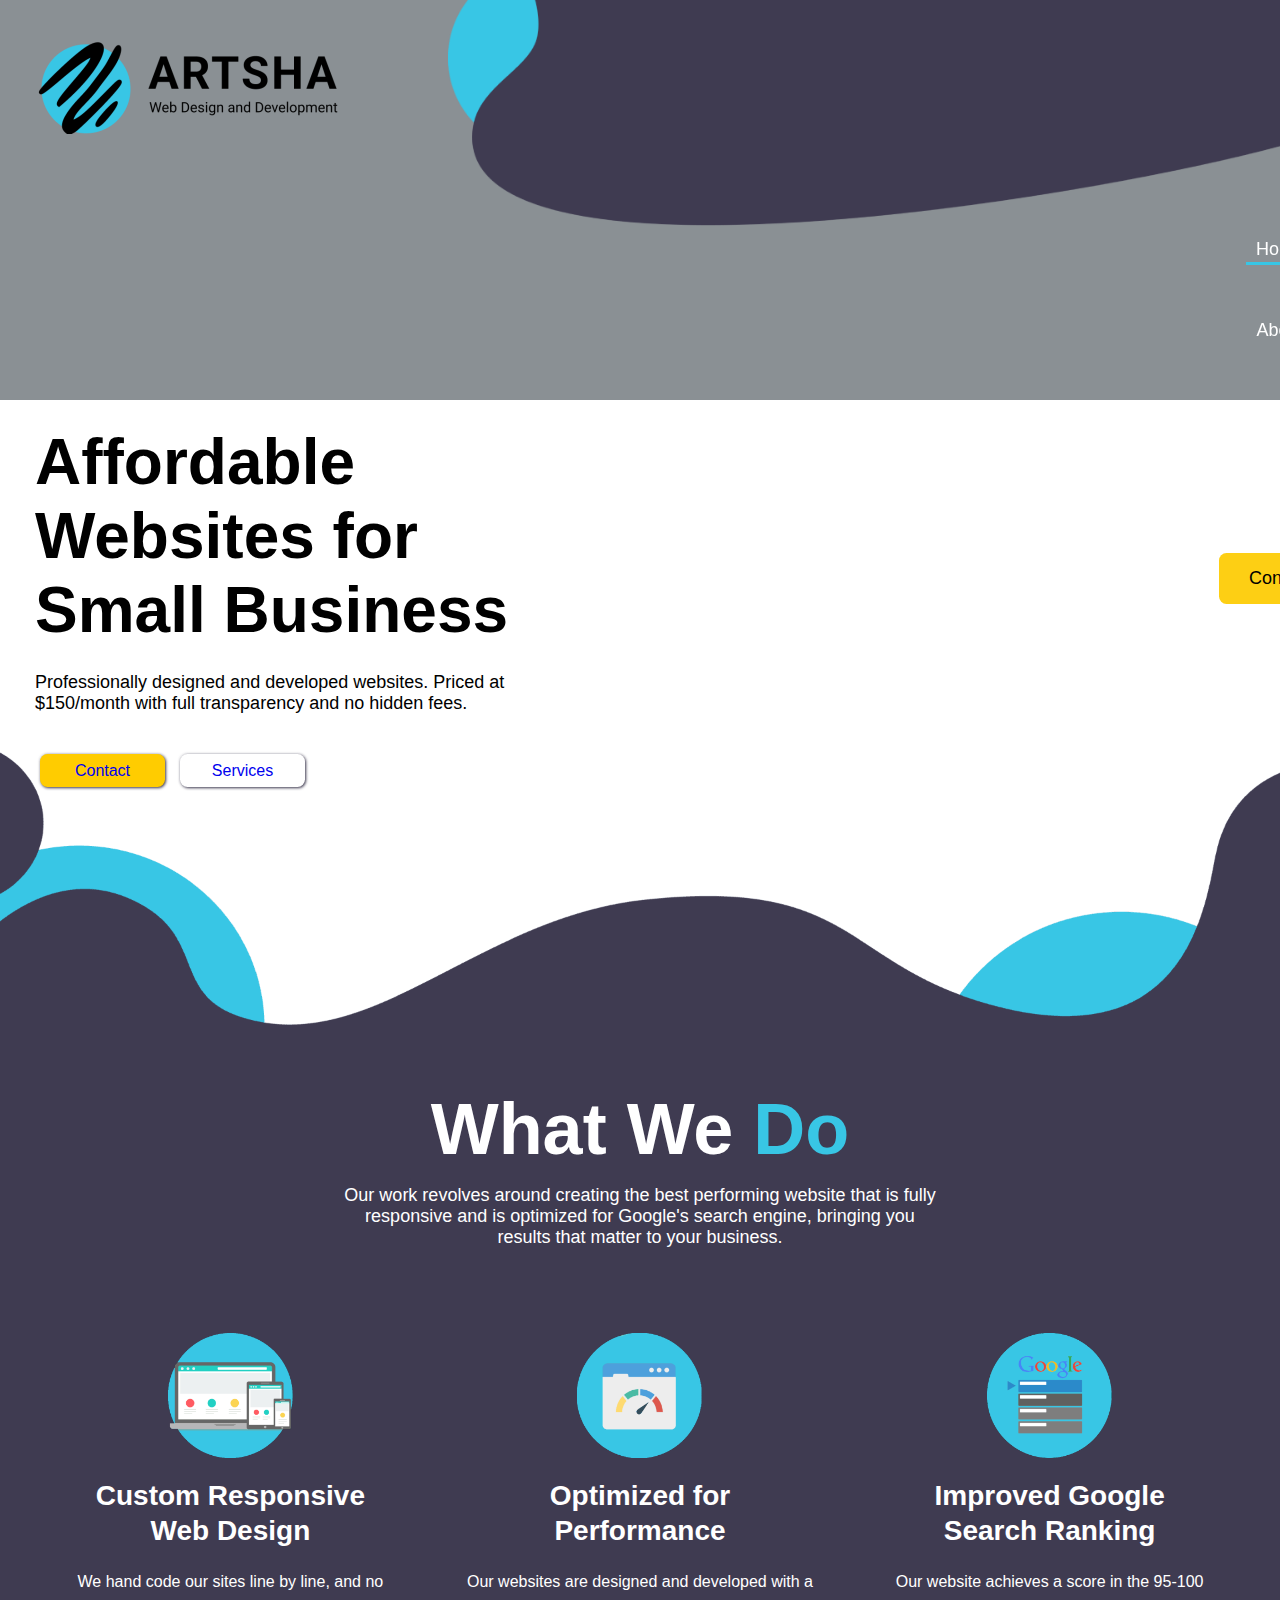
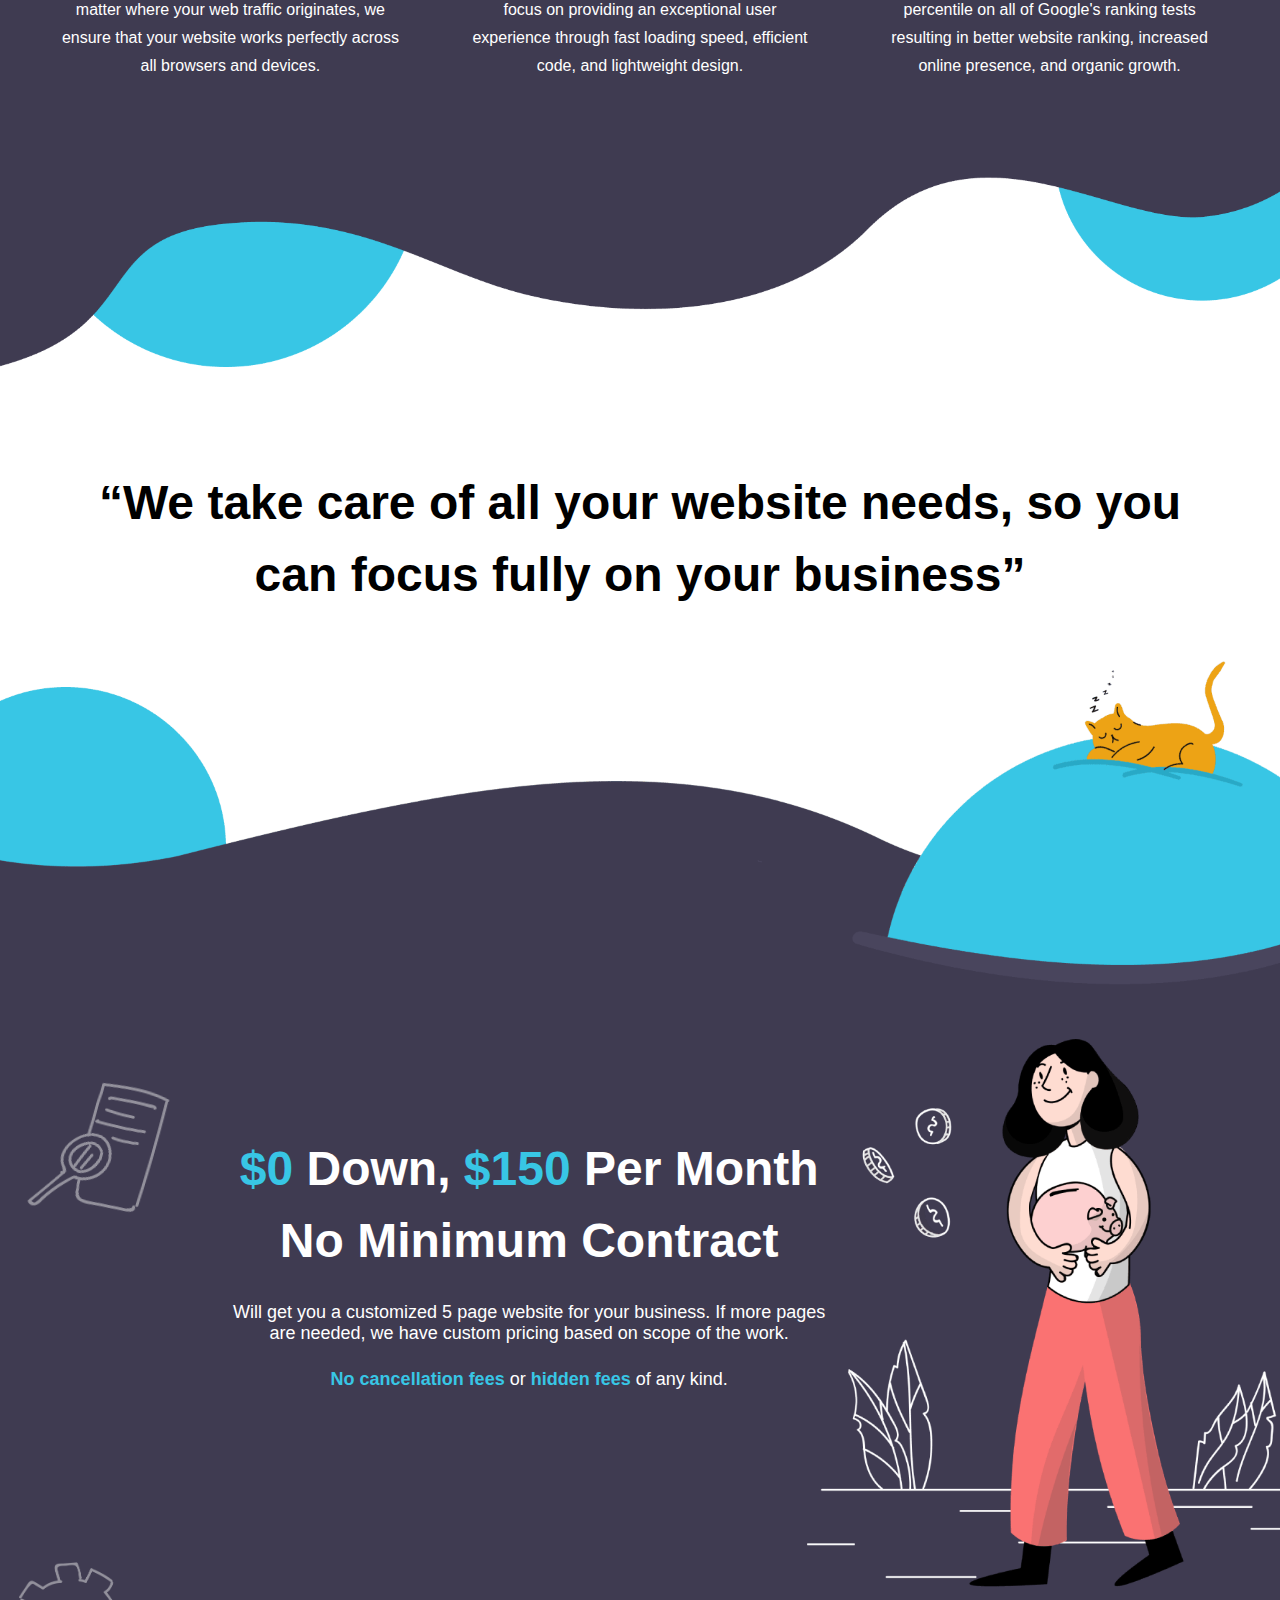
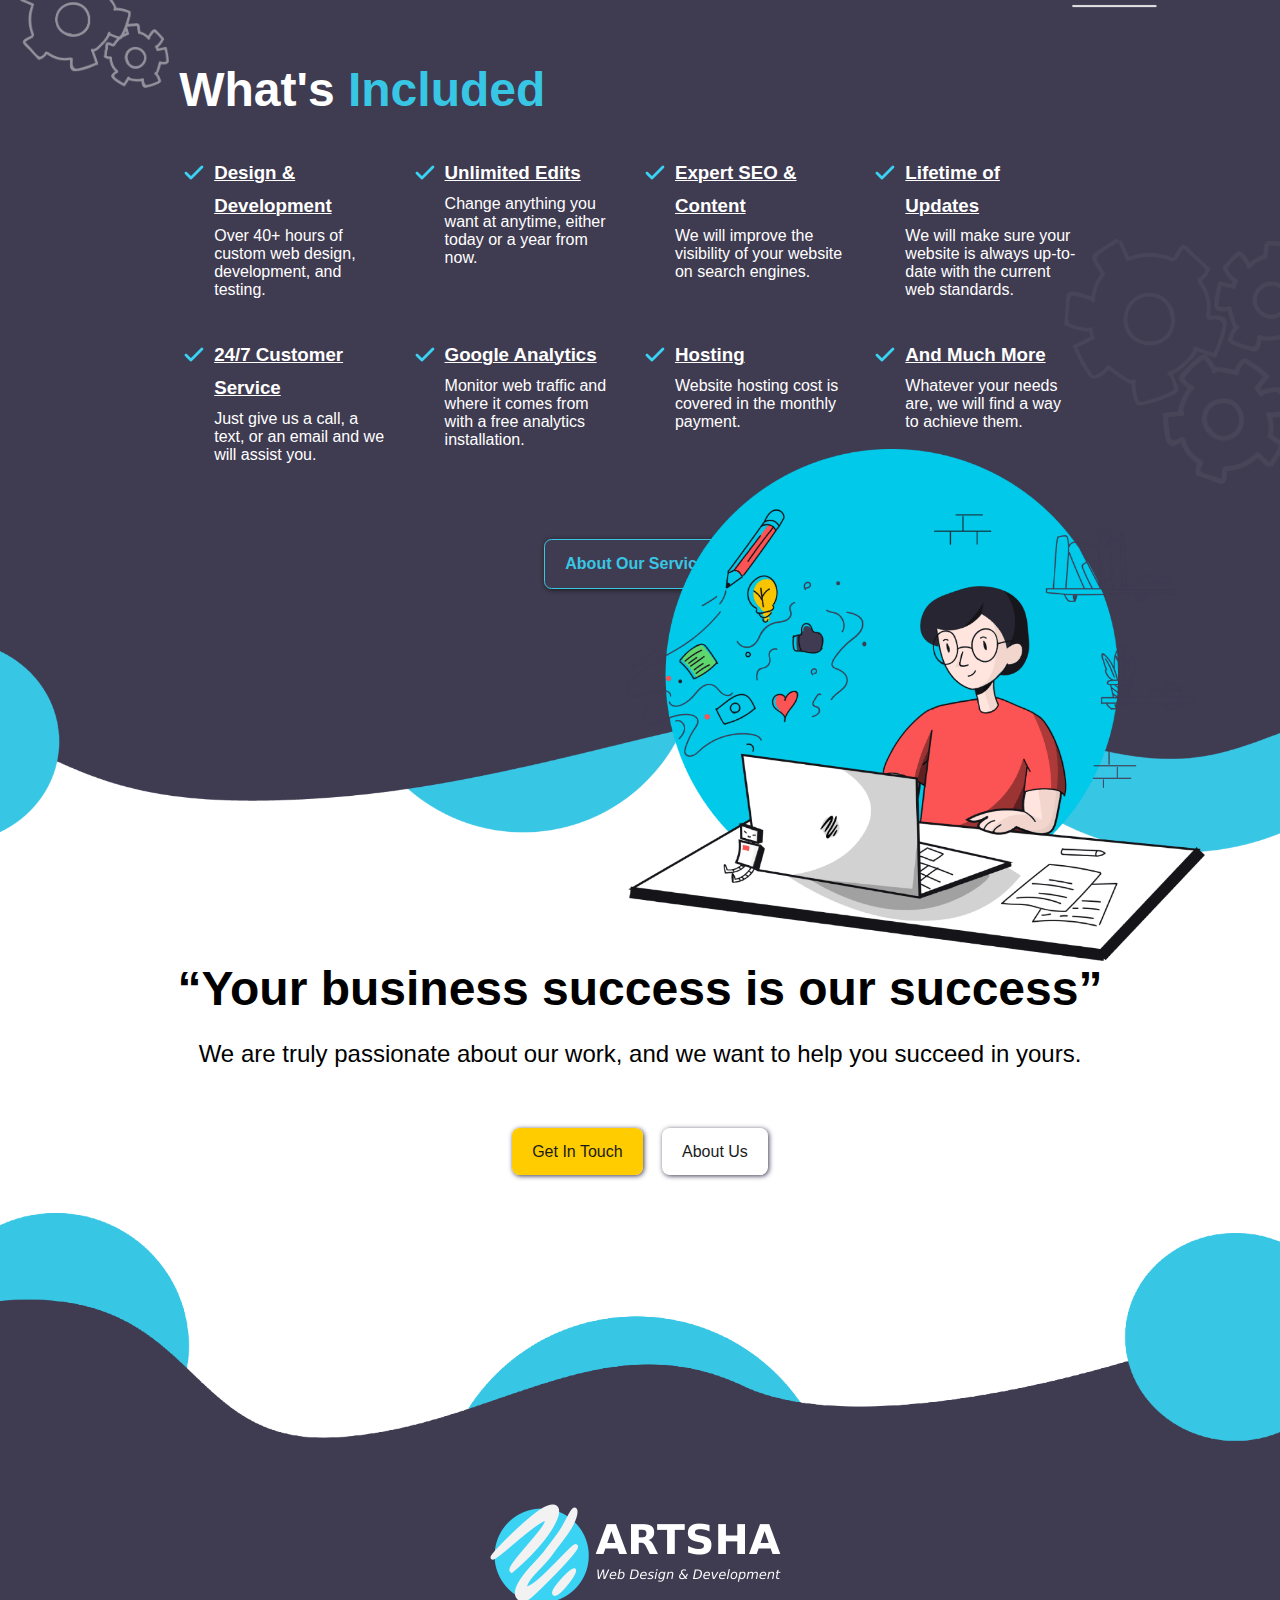
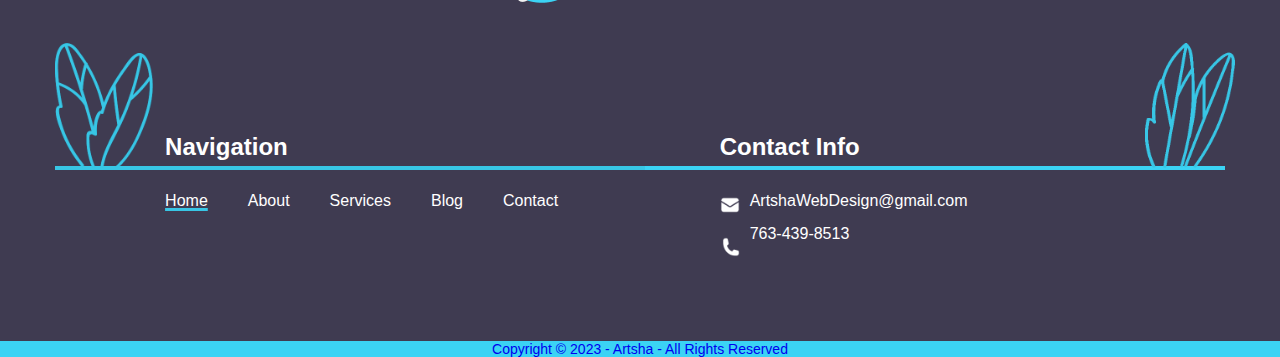
==== commit 17d2a9db: "." ====
--- a/index.html
+++ b/index.html
@@ -5,7 +5,6 @@
     <meta charset="UTF-8" />
     <meta http-equiv="X-UA-Compatible" content="IE=edge" />
     <meta name="viewport" content="width=device-width, initial-scale=1.0" />
-
 
     <!--Swap our for actual link-->
     <link rel="canonical" href="https://www.artshawebdesign.com">
@@ -34,39 +33,56 @@
     <title>ARTSHA Web Design</title>
 
     <!-- CSS -->
-    <link rel="stylesheet" href="core.css" />
+    <!-- <link rel="stylesheet" href="core.css" /> -->
     <link rel="stylesheet" href="header.css" />
     <link rel="stylesheet" href="hero.css"> <!-- Above the fold css -->
     <link rel="stylesheet" href="index.css">
 
     <!--  JS -->
     <script src="./mobile-menu-button.js"></script>
+    <script src="./menu-toggle.js" async preload></script>
 
 </head>
 
 <body>
-    <!-- ██████████████████████████ -->
-    <!--   Header CSS in hero.css   -->
-    <!-- ██████████████████████████ -->
+    <!--For screen resader, a skip to main content-->
+    <a class="skip" aria-label="skip to main content" href="#main">Click To Skip To Main Content</a>
+
+    <!-- ============================================ -->
+    <!--                  Navigation                  -->
+    <!-- ============================================ -->
     <header>
-        <!----------------------------->
-        <!--     NAVBAR BLOB BG      -->
-        <!----------------------------->
-        <picture>
-            <source media="(max-width: 767px)" srcset="/images/navbar-mobile.png">
-            <source media="(min-width: 768px) and (max-width: 1299px)" srcset="/images/navbar-tablet.png">
-            <source media="(min-width: 1300px)" srcset="/images/navbar-desktop.png">
-            <img class="navbarBG" src="./images/navbar-desktop.png" alt="Navbar Background" aria-hidden="true"
-                decoding="async" width="1248px" height="340px">
-        </picture>
-
-        <!-- ========================= -->
-        <!--        NAVIGATION         -->
-        <!-- ========================= -->
-        <nav>
-            <a class="logo" aria-label="click to go to home page" href="index.html"></a>
-
-            <ul id="navbar-links">
+
+        <div class="navbar-bg-container">
+            <picture>
+                <source media="(min-width: 0px) and (max-width: 849px)" srcset="/images/nav-about-sm.png">
+                <source media="(min-width: 850px)" srcset="/images/nav-about-lg.png">
+
+                <img class="home-navbar" src="./images/home-nav-bg-l.png" alt="Navbar background image">
+            </picture>
+        </div>
+
+        <a class="logo" href="index.html">
+            <picture>
+                <source media="(max-width: 849px)" srcset="/images/logo-home-w.png">
+                <source media="(min-width: 850px)" srcset="/images/logo-home.png">
+                <img class="home-navbar" src="./images/home-nav-bg-l.png" alt="Navbar background image">
+            </picture>
+        </a>
+
+        <nav role="navigation">
+
+            <button id="menu-toggle-button" onclick="toggleMenu()">
+
+                <div class="menu-toggle">
+                    <span class="line line1"></span>
+                    <span class="line line2"></span>
+                    <span class="line line3"></span>
+                </div>
+
+            </button>
+
+            <ul id="navbar-links" class="">
                 <li class="home"><a href="index.html">Home</a></li>
                 <li class="about"><a href="./about/about.html">About</a></li>
                 <li class="services"><a href="./services/services.html">Services</a></li>
@@ -74,49 +90,39 @@
                 <li class="contact"><a href="./contact/contact.html">Contact</a></li>
             </ul>
 
-            <div id="mobile-menu-close" onclick="hide()" role="button" aria-label="close the menu">
-                <div></div>
-                <div></div>
-            </div>
-
-            <div id="mobile-menu-open" onclick="show()" role="button" aria-label="open the menu">
-                <div></div>
-                <div></div>
-                <div></div>
-            </div>
-
-            <div id="opacity-bg" onclick="hide()"></div>
+            <div id="opacity-bg" class="" onclick="toggleMenu()"></div>
         </nav>
 
-        <!-- ========================= -->
-        <!--           HERO            -->
-        <!-- ========================= -->
-
-        <div id="hero">
-
-            <h1> Affordable <br> Websites for <br>Small Business </h1>
-            <p>Professionally designed and developed websites. Priced at $150/month with full transparency and no hidden
-                fees.</p>
-            <div>
-                <a class="btn" href="./contact/contact.html">Contact</a>
-                <a class="btn" href="./services/services.html">Services</a>
-            </div>
-
-        </div>
-
-        <div class="hero-guy"></div>
-
-        <!----------------------------->
-        <!--      HERO BLOB BG       -->
-        <!----------------------------->
-        <div class="hero-blob"></div>
+
     </header>
 
-
-    <!-- ██████████████████████████ -->
-    <!--     Main CSS index.css     -->
-    <!-- ██████████████████████████ -->
     <main>
+        <section>
+            <!-- ========================= -->
+            <!--           HERO            -->
+            <!-- ========================= -->
+
+            <div id="hero">
+
+                <h1> Affordable <br> Websites for <br>Small Business </h1>
+                <p>Professionally designed and developed websites. Priced at $150/month with full transparency and no
+                    hidden
+                    fees.</p>
+                <div>
+                    <a class="btn" href="./contact/contact.html">Contact</a>
+                    <a class="btn" href="./services/services.html">Services</a>
+                </div>
+
+            </div>
+
+            <div class="hero-guy"></div>
+
+            <!----------------------------->
+            <!--      HERO BLOB BG       -->
+            <!----------------------------->
+            <div class="hero-blob"></div>
+        </section>
+
         <!-- ========================= -->
         <!--    What We Do Section    -->
         <!-- ========================= -->
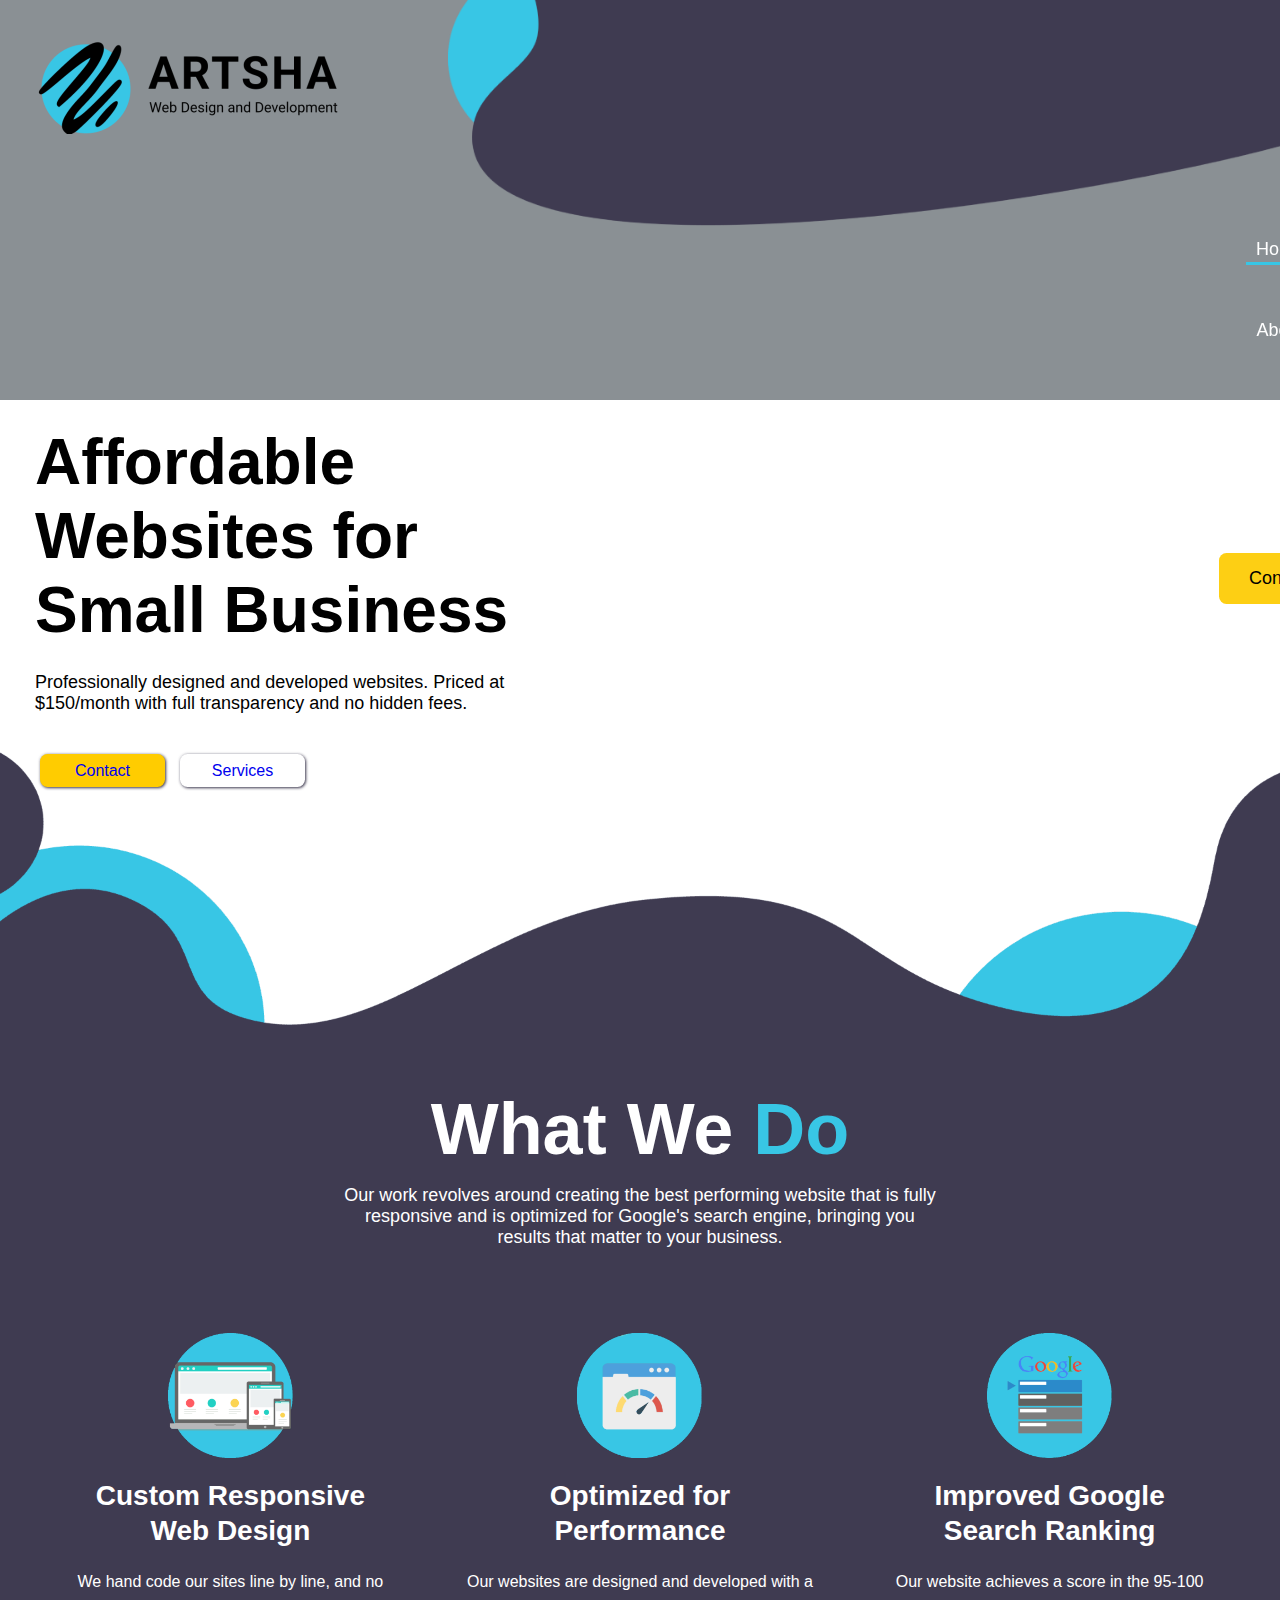
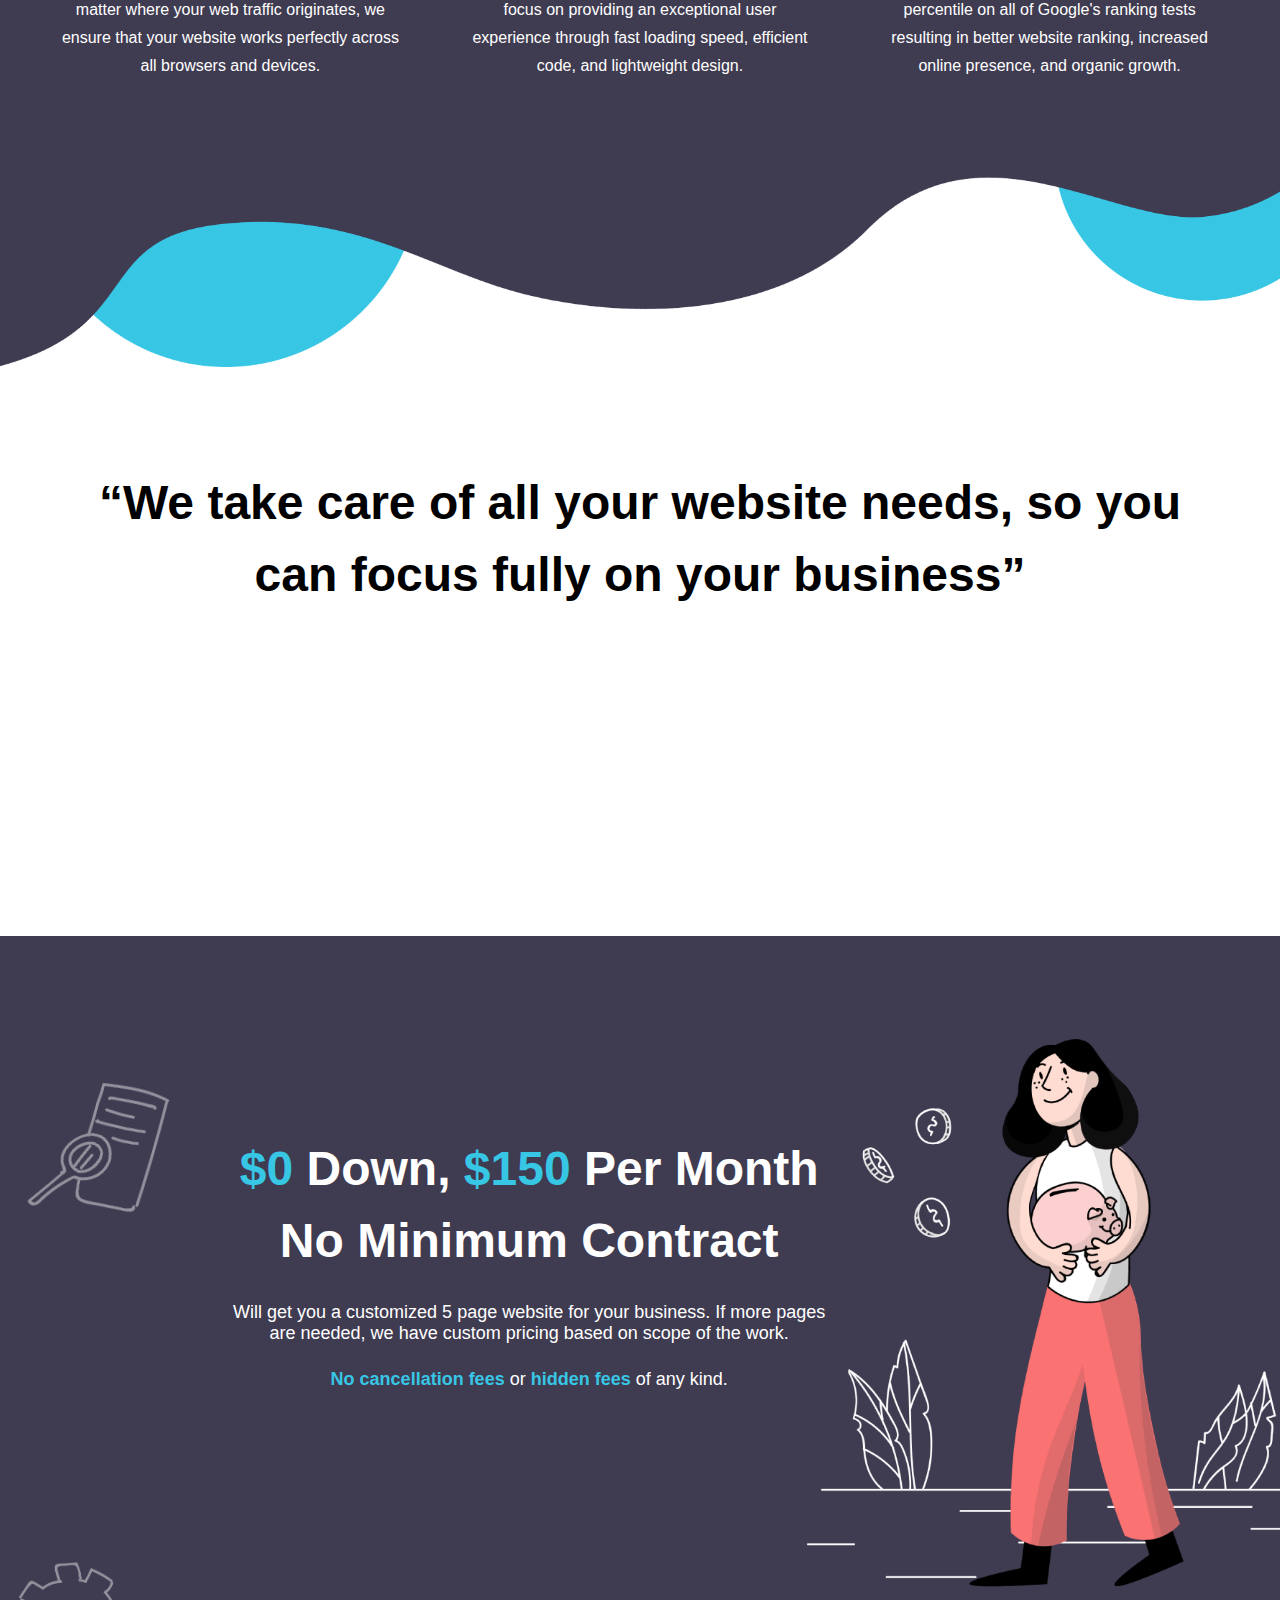
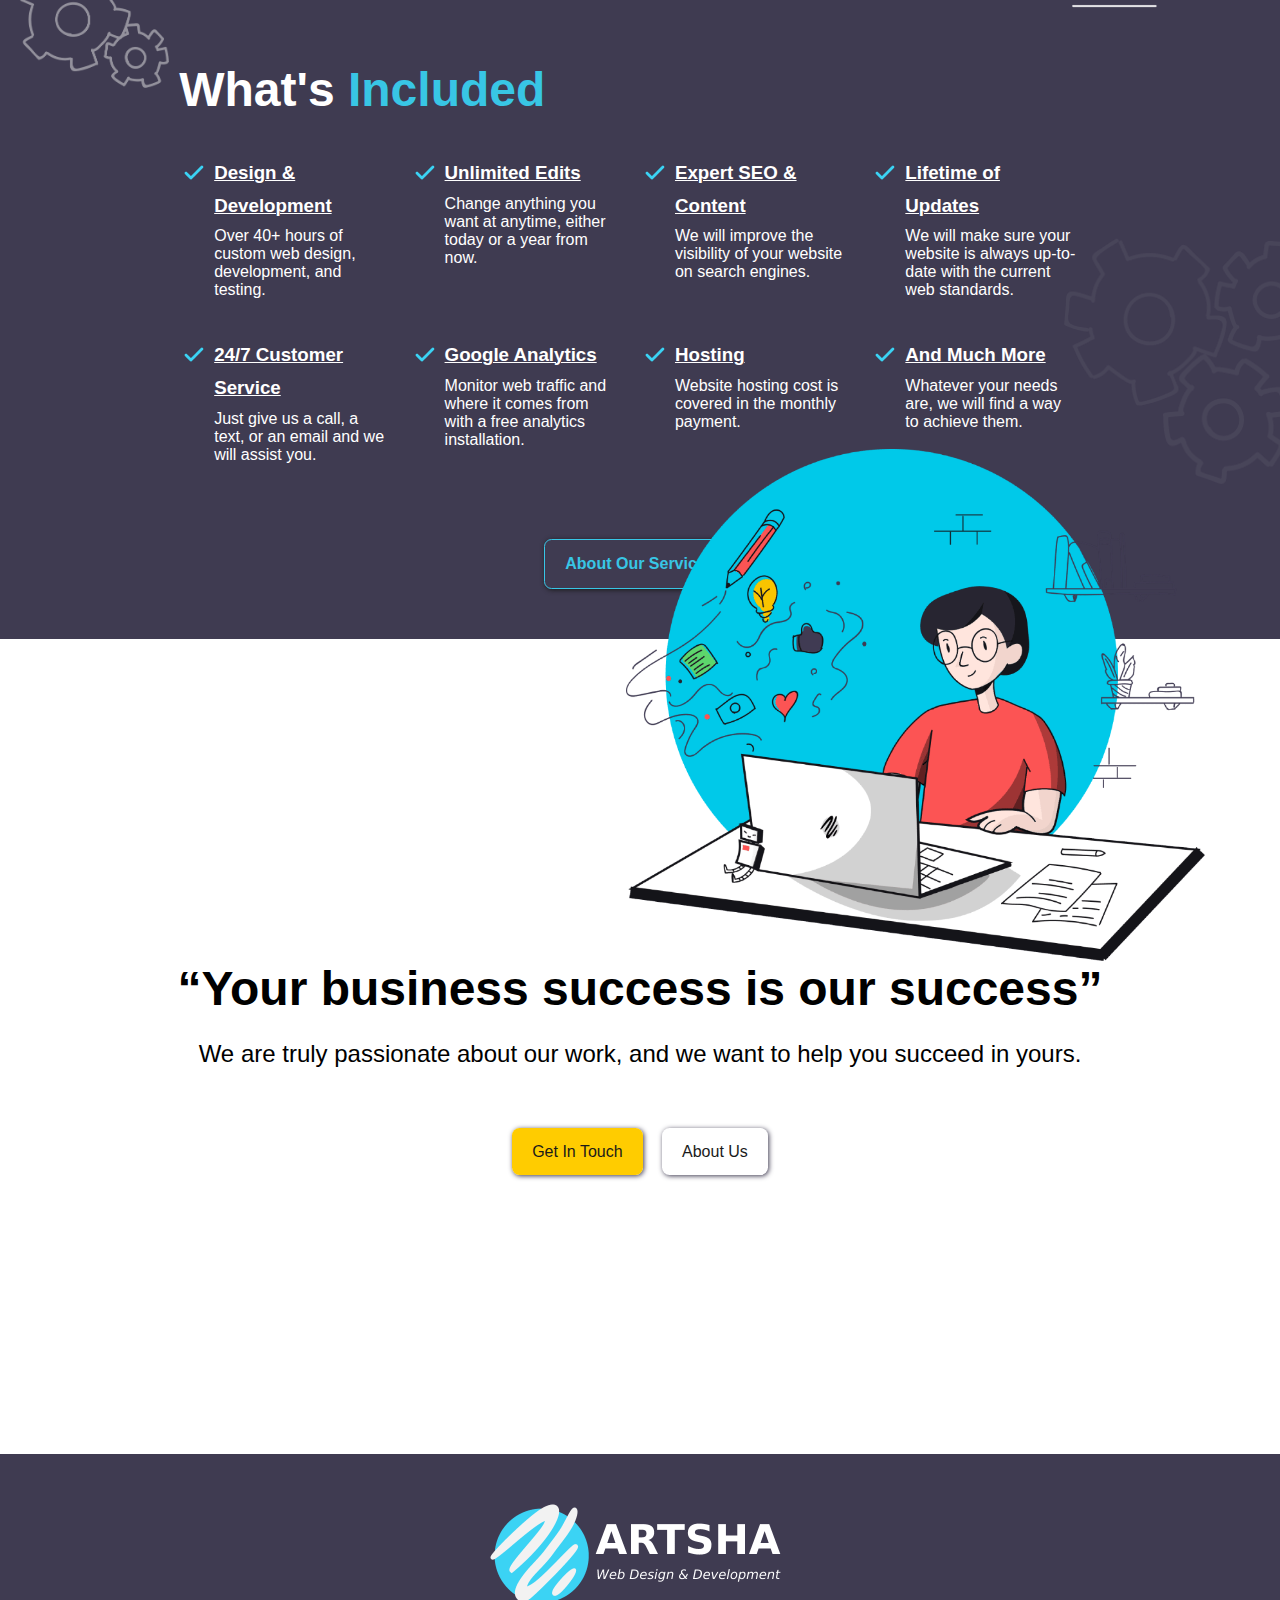
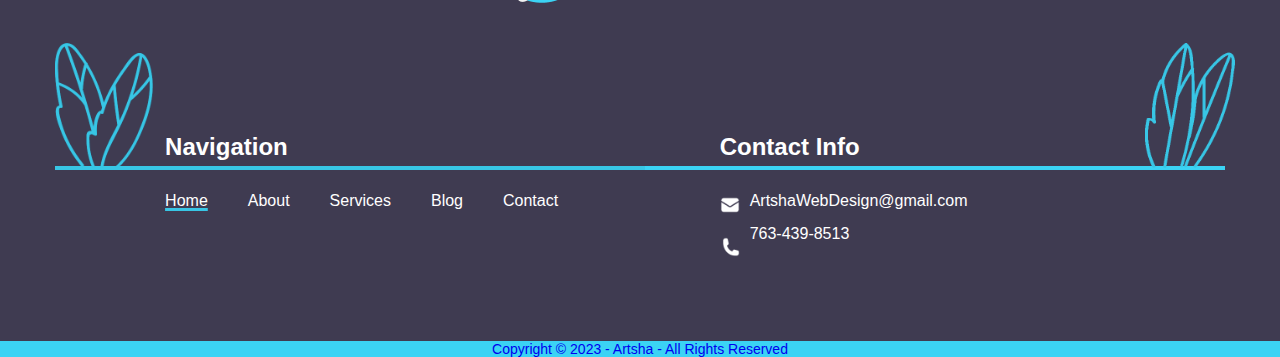
==== commit 528cb49d: "." ====
--- a/index.html
+++ b/index.html
@@ -45,7 +45,7 @@
 </head>
 
 <body>
-    <!--For screen resader, a skip to main content-->
+    <!--For screen readers, a skip button to the main content-->
     <a class="skip" aria-label="skip to main content" href="#main">Click To Skip To Main Content</a>
 
     <!-- ============================================ -->
@@ -92,7 +92,6 @@
 
             <div id="opacity-bg" class="" onclick="toggleMenu()"></div>
         </nav>
-
 
     </header>
 
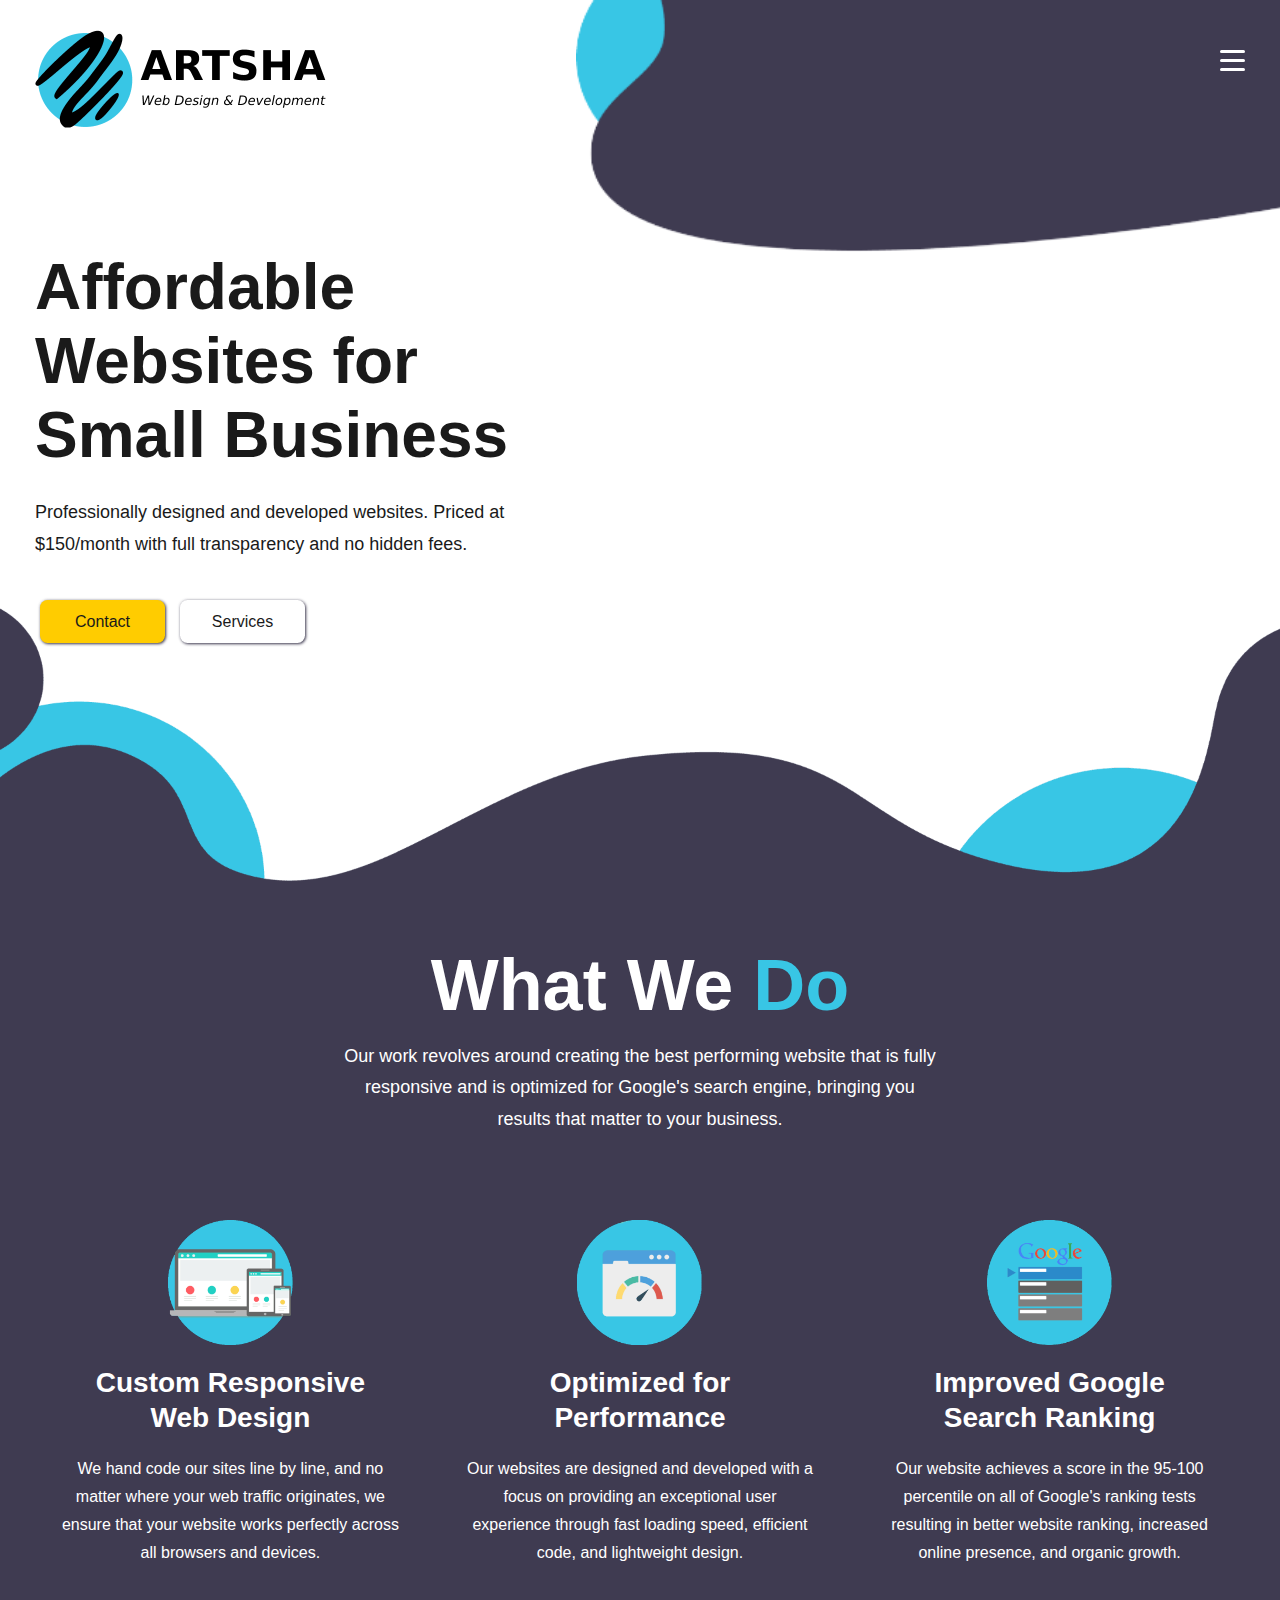
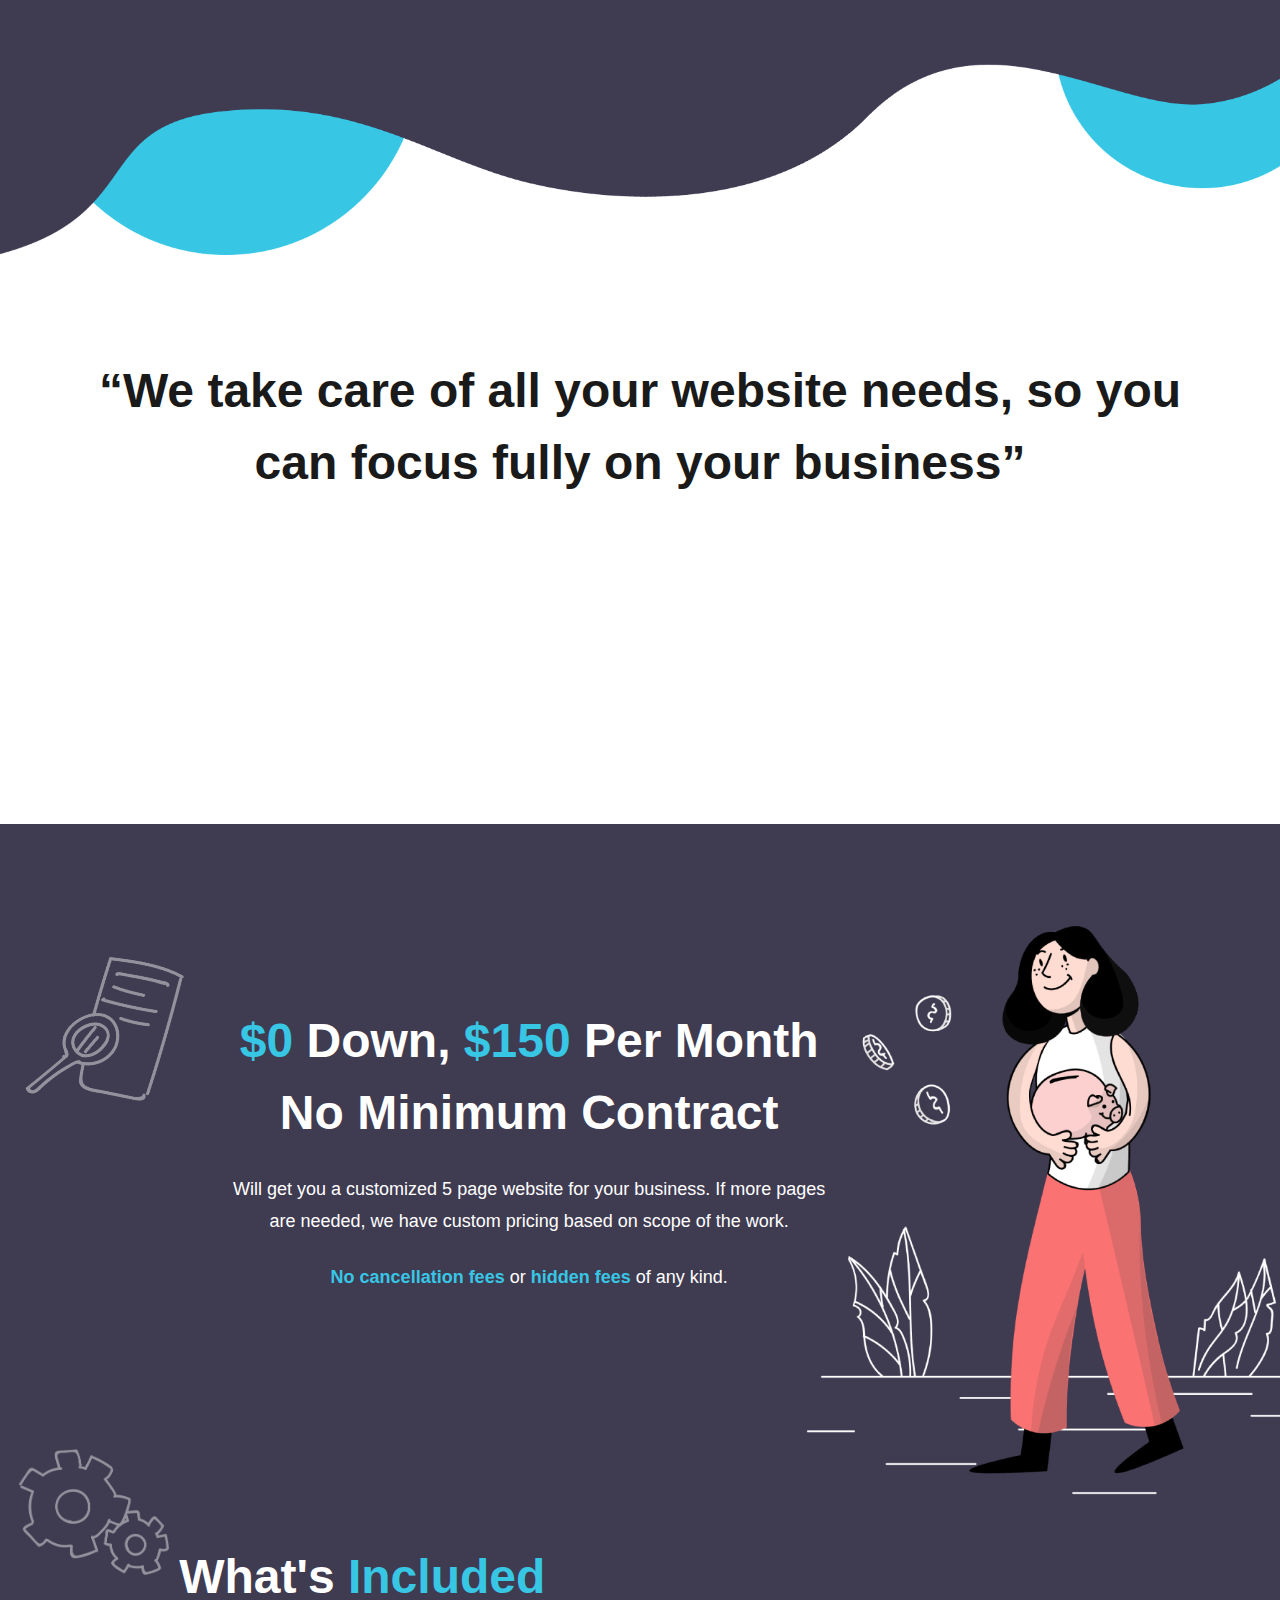
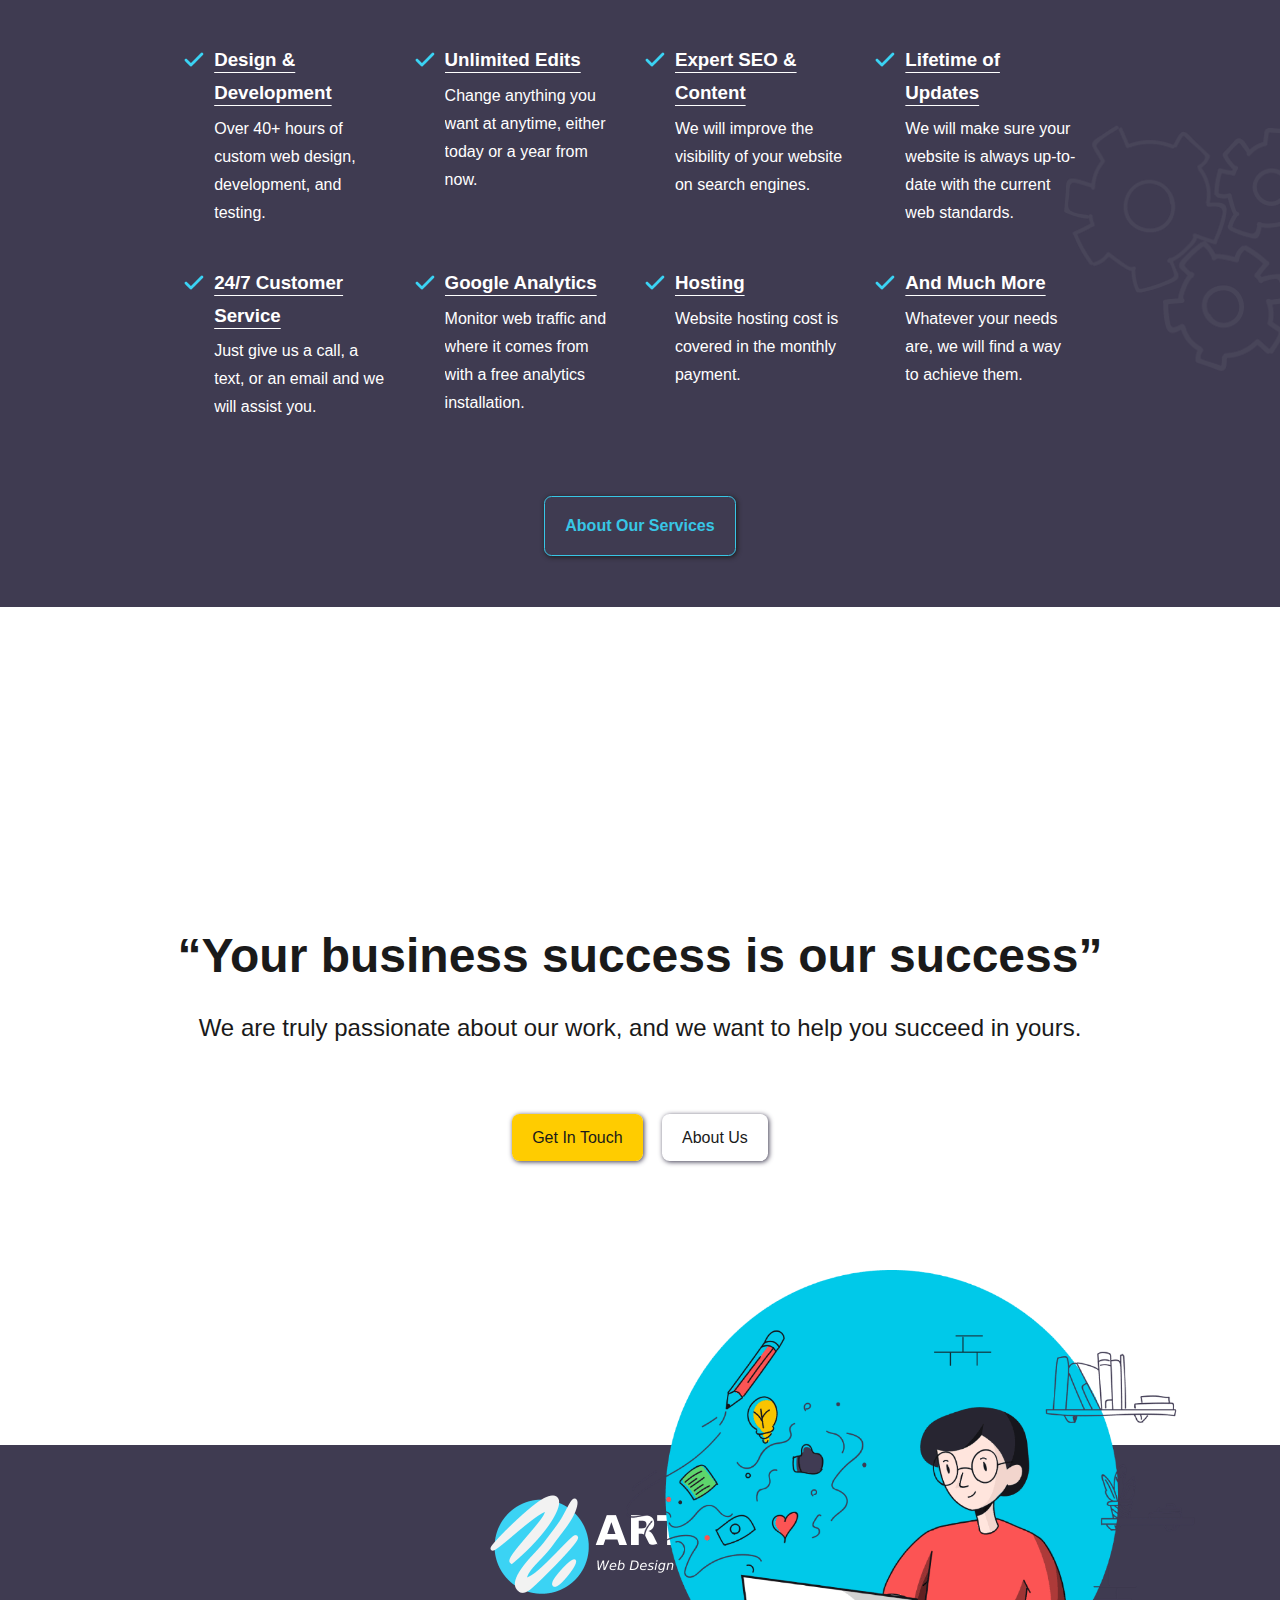
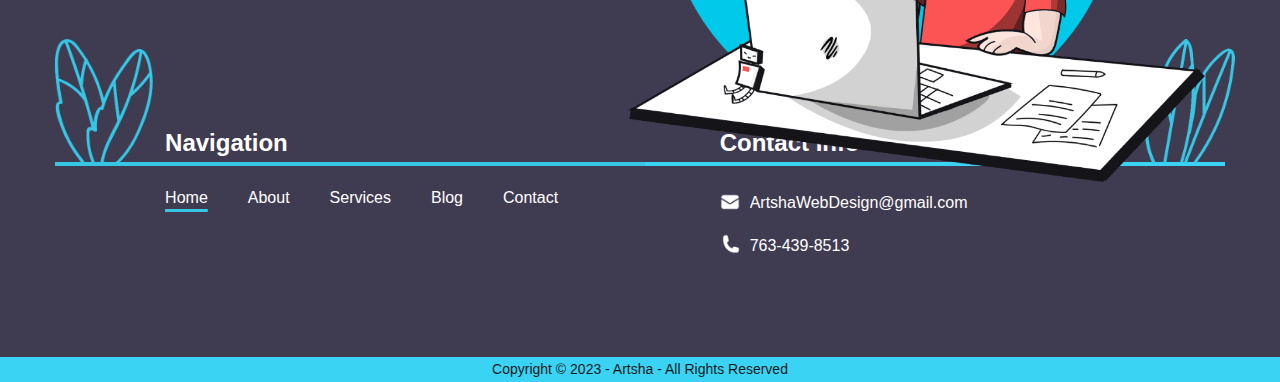
==== commit 1b37ef5f: "." ====
--- a/index.html
+++ b/index.html
@@ -5,6 +5,7 @@
     <meta charset="UTF-8" />
     <meta http-equiv="X-UA-Compatible" content="IE=edge" />
     <meta name="viewport" content="width=device-width, initial-scale=1.0" />
+
 
     <!--Swap our for actual link-->
     <link rel="canonical" href="https://www.artshawebdesign.com">
@@ -33,56 +34,30 @@
     <title>ARTSHA Web Design</title>
 
     <!-- CSS -->
-    <!-- <link rel="stylesheet" href="core.css" /> -->
-    <link rel="stylesheet" href="header.css" />
+    <link rel="stylesheet" href="core.css" />
     <link rel="stylesheet" href="hero.css"> <!-- Above the fold css -->
     <link rel="stylesheet" href="index.css">
 
     <!--  JS -->
     <script src="./mobile-menu-button.js"></script>
-    <script src="./menu-toggle.js" async preload></script>
 
 </head>
 
 <body>
-    <!--For screen readers, a skip button to the main content-->
-    <a class="skip" aria-label="skip to main content" href="#main">Click To Skip To Main Content</a>
-
-    <!-- ============================================ -->
-    <!--                  Navigation                  -->
-    <!-- ============================================ -->
+    <!-- ██████████████████████████ -->
+    <!--   Header CSS in hero.css   -->
+    <!-- ██████████████████████████ -->
+
     <header>
 
-        <div class="navbar-bg-container">
-            <picture>
-                <source media="(min-width: 0px) and (max-width: 849px)" srcset="/images/nav-about-sm.png">
-                <source media="(min-width: 850px)" srcset="/images/nav-about-lg.png">
-
-                <img class="home-navbar" src="./images/home-nav-bg-l.png" alt="Navbar background image">
-            </picture>
-        </div>
-
-        <a class="logo" href="index.html">
-            <picture>
-                <source media="(max-width: 849px)" srcset="/images/logo-home-w.png">
-                <source media="(min-width: 850px)" srcset="/images/logo-home.png">
-                <img class="home-navbar" src="./images/home-nav-bg-l.png" alt="Navbar background image">
-            </picture>
-        </a>
-
-        <nav role="navigation">
-
-            <button id="menu-toggle-button" onclick="toggleMenu()">
-
-                <div class="menu-toggle">
-                    <span class="line line1"></span>
-                    <span class="line line2"></span>
-                    <span class="line line3"></span>
-                </div>
-
-            </button>
-
-            <ul id="navbar-links" class="">
+        <div class="logo">
+            <a href="index.html" aria-label="click to go to home page"></a>
+        </div>
+
+        <div class="navbar">
+            <div class="navbar-bg"></div>
+
+            <ul id="navbar-links">
                 <li class="home"><a href="index.html">Home</a></li>
                 <li class="about"><a href="./about/about.html">About</a></li>
                 <li class="services"><a href="./services/services.html">Services</a></li>
@@ -90,38 +65,91 @@
                 <li class="contact"><a href="./contact/contact.html">Contact</a></li>
             </ul>
 
-            <div id="opacity-bg" class="" onclick="toggleMenu()"></div>
-        </nav>
+            <div id="mobile-menu-close" onclick="hide()" role="button" aria-label="close the menu">
+                <div></div>
+                <div></div>
+            </div>
+
+            <div id="mobile-menu-open" onclick="show()" role="button" aria-label="open the menu">
+                <div></div>
+                <div></div>
+                <div></div>
+            </div>
+
+            <div id="opacity-bg" onclick="hide()"></div>
+        </div>
 
     </header>
 
+
+    <!----------------------------->
+    <!--     NAVBAR BLOB BG      -->
+    <!----------------------------->
+    <picture>
+        <source media="(max-width: 767px)" srcset="/images/navbar-mobile.png">
+        <source media="(min-width: 768px) and (max-width: 1299px)" srcset="/images/navbar-tablet.png">
+        <source media="(min-width: 1300px)" srcset="/images/navbar-desktop.png">
+        <img class="navbarBG" src="./images/navbar-desktop.png" alt="Navbar Background" aria-hidden="true"
+            decoding="async" width="1248px" height="340px">
+    </picture>
+
+    <!-- ========================= -->
+    <!--        NAVIGATION         -->
+    <!-- ========================= -->
+    <nav>
+        <a class="logo" aria-label="click to go to home page" href="index.html"></a>
+
+        <ul id="navbar-links">
+            <li class="home"><a href="index.html">Home</a></li>
+            <li class="about"><a href="./about/about.html">About</a></li>
+            <li class="services"><a href="./services/services.html">Services</a></li>
+            <li class="blog"><a href="./blog/blog.html">Blog</a></li>
+            <li class="contact"><a href="./contact/contact.html">Contact</a></li>
+        </ul>
+
+        <div id="mobile-menu-close" onclick="hide()" role="button" aria-label="close the menu">
+            <div></div>
+            <div></div>
+        </div>
+
+        <div id="mobile-menu-open" onclick="show()" role="button" aria-label="open the menu">
+            <div></div>
+            <div></div>
+            <div></div>
+        </div>
+
+        <div id="opacity-bg" onclick="hide()"></div>
+    </nav>
+
+    <!-- ========================= -->
+    <!--           HERO            -->
+    <!-- ========================= -->
+
+    <div id="hero">
+
+        <h1> Affordable <br> Websites for <br>Small Business </h1>
+        <p>Professionally designed and developed websites. Priced at $150/month with full transparency and no hidden
+            fees.</p>
+        <div>
+            <a class="btn" href="./contact/contact.html">Contact</a>
+            <a class="btn" href="./services/services.html">Services</a>
+        </div>
+
+    </div>
+
+
+    <div class="hero-guy"></div>
+
+    <!----------------------------->
+    <!--      HERO BLOB BG       -->
+    <!----------------------------->
+
+
+    <!-- ██████████████████████████ -->
+    <!--     Main CSS index.css     -->
+    <!-- ██████████████████████████ -->
     <main>
-        <section>
-            <!-- ========================= -->
-            <!--           HERO            -->
-            <!-- ========================= -->
-
-            <div id="hero">
-
-                <h1> Affordable <br> Websites for <br>Small Business </h1>
-                <p>Professionally designed and developed websites. Priced at $150/month with full transparency and no
-                    hidden
-                    fees.</p>
-                <div>
-                    <a class="btn" href="./contact/contact.html">Contact</a>
-                    <a class="btn" href="./services/services.html">Services</a>
-                </div>
-
-            </div>
-
-            <div class="hero-guy"></div>
-
-            <!----------------------------->
-            <!--      HERO BLOB BG       -->
-            <!----------------------------->
-            <div class="hero-blob"></div>
-        </section>
-
+        <div class="hero-blob"></div>
         <!-- ========================= -->
         <!--    What We Do Section    -->
         <!-- ========================= -->
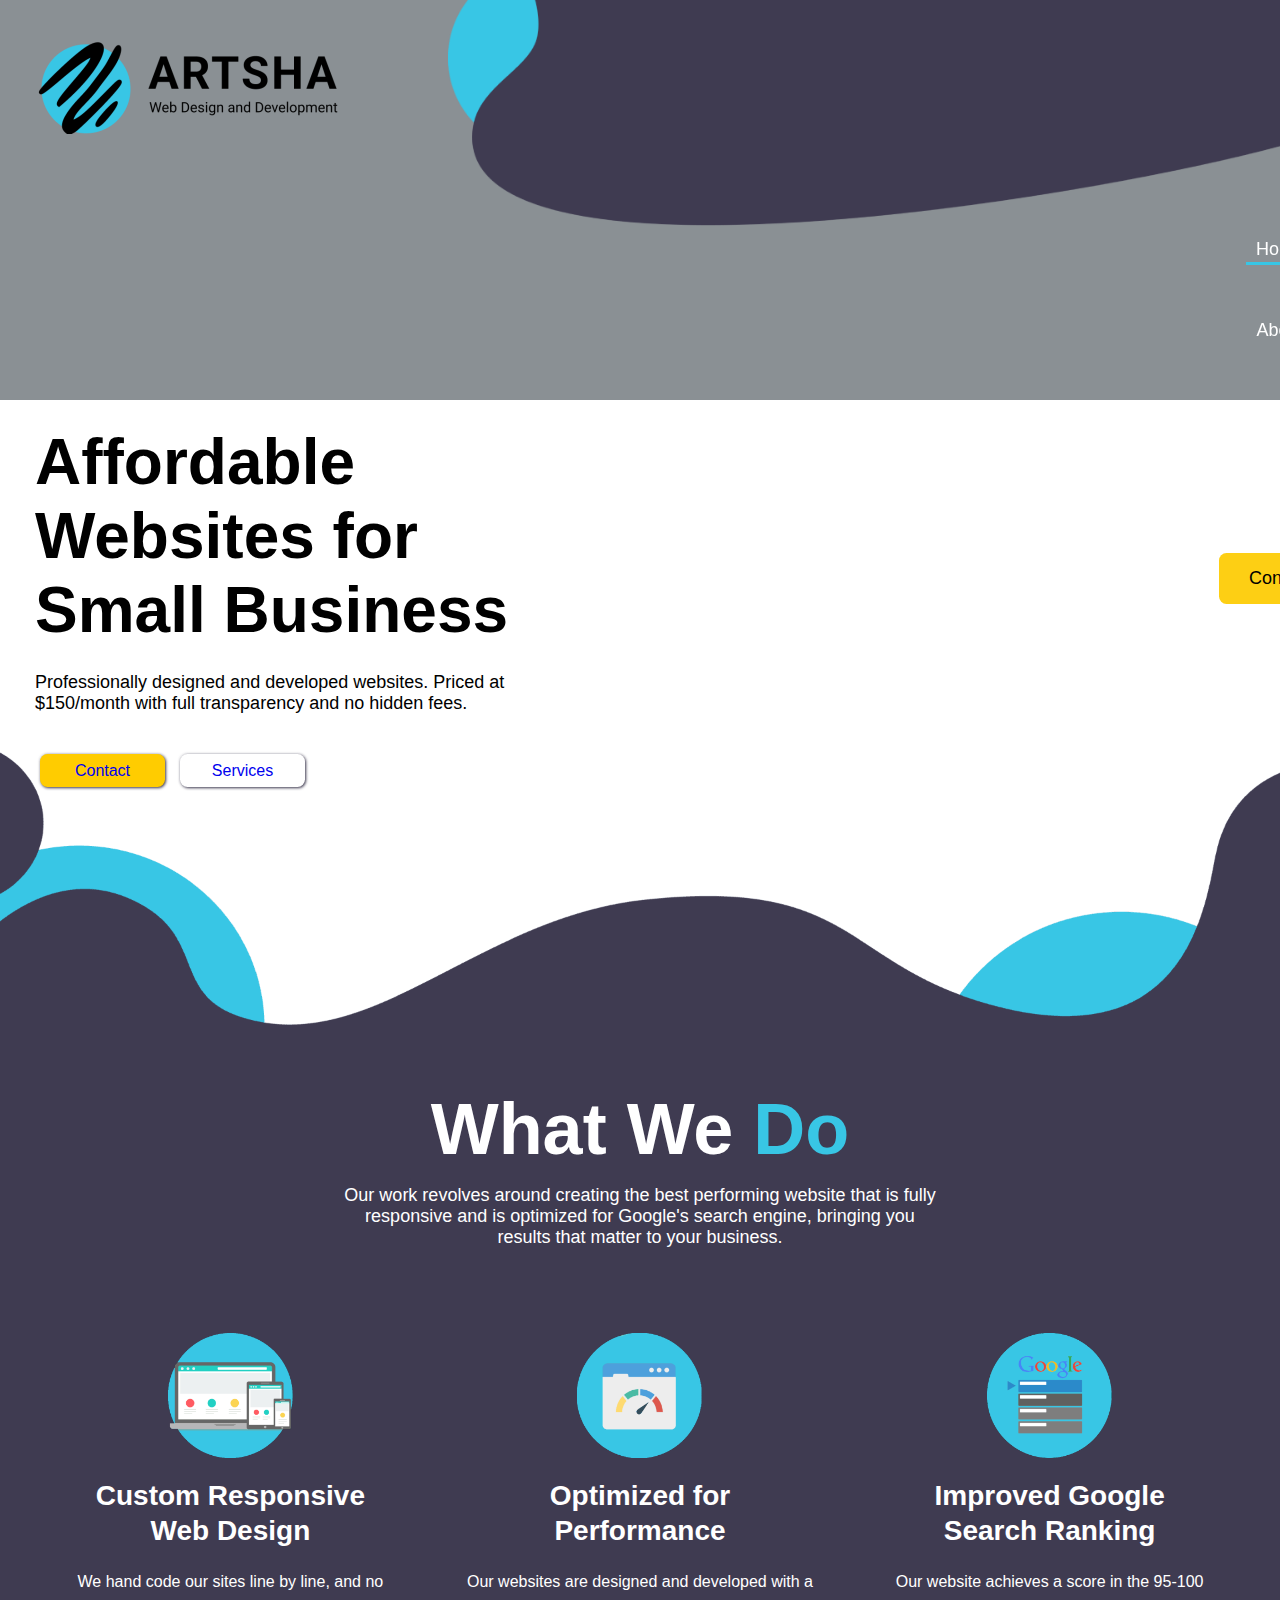
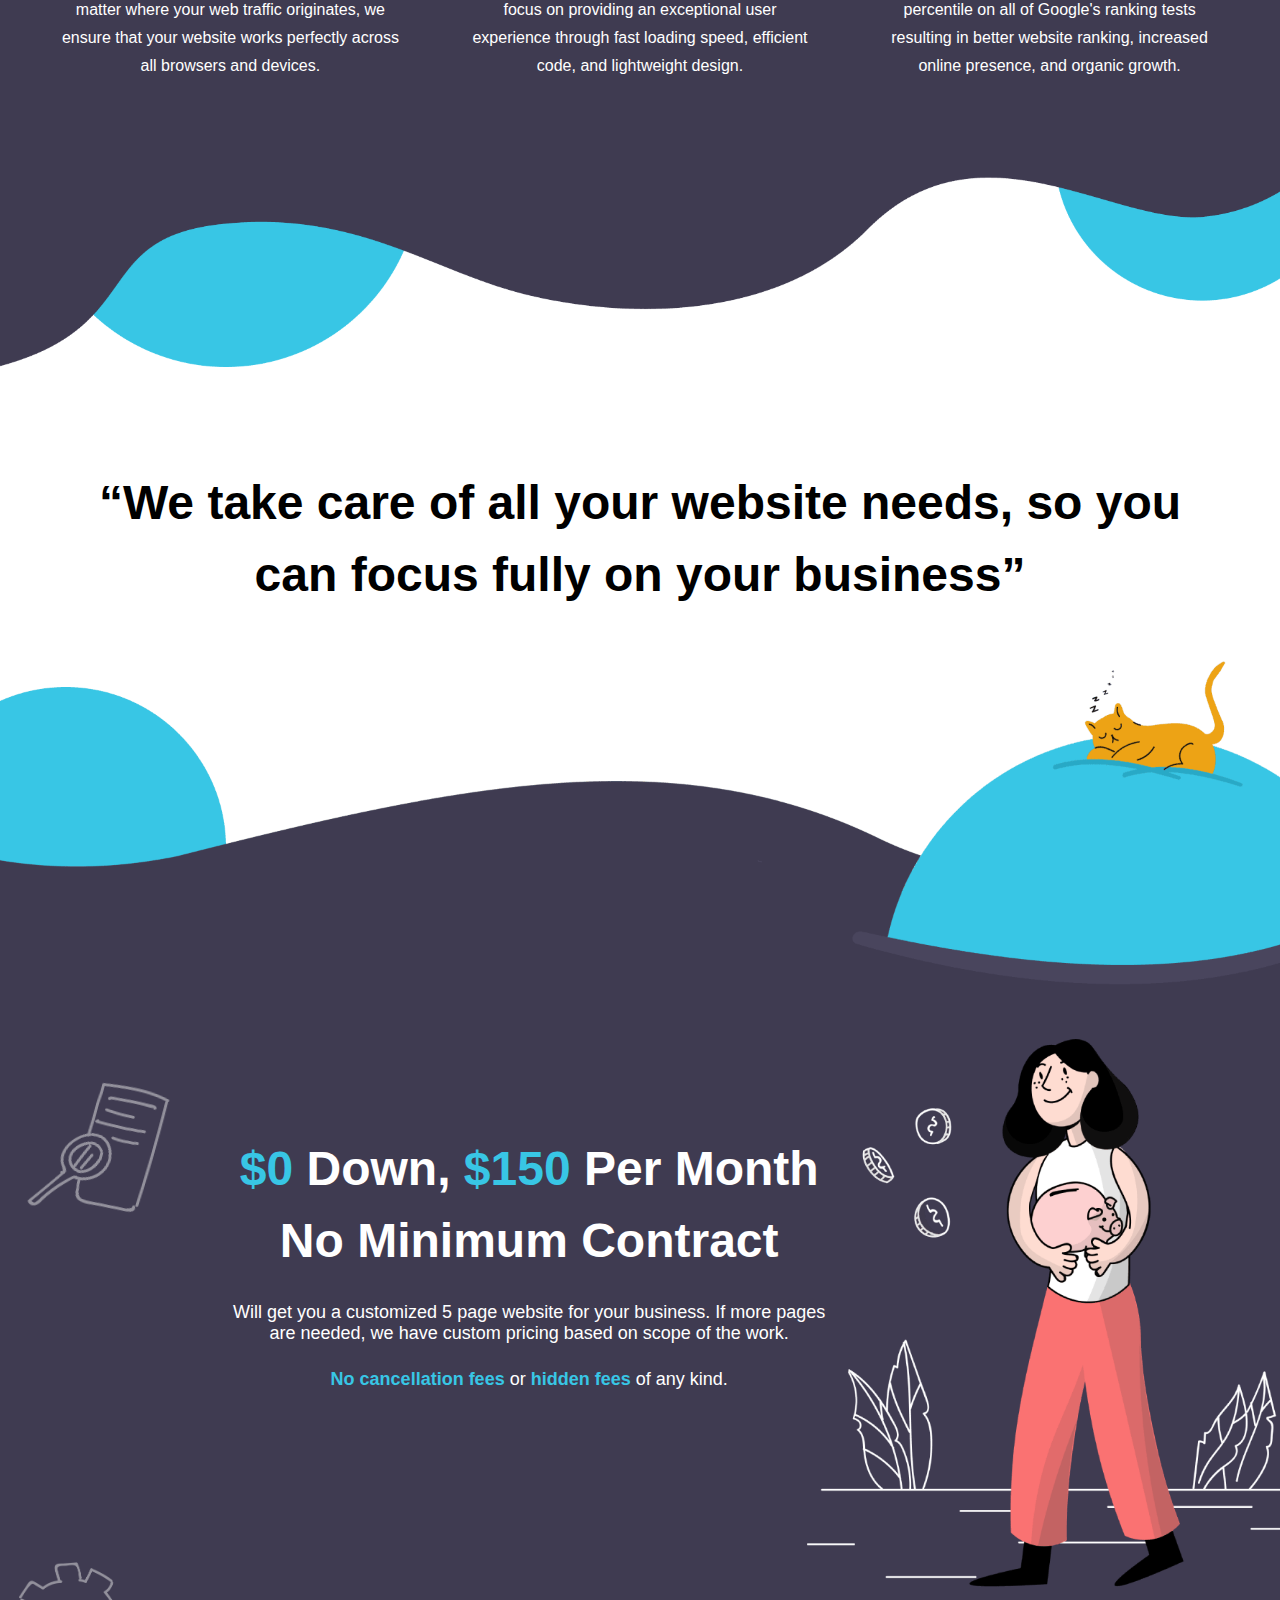
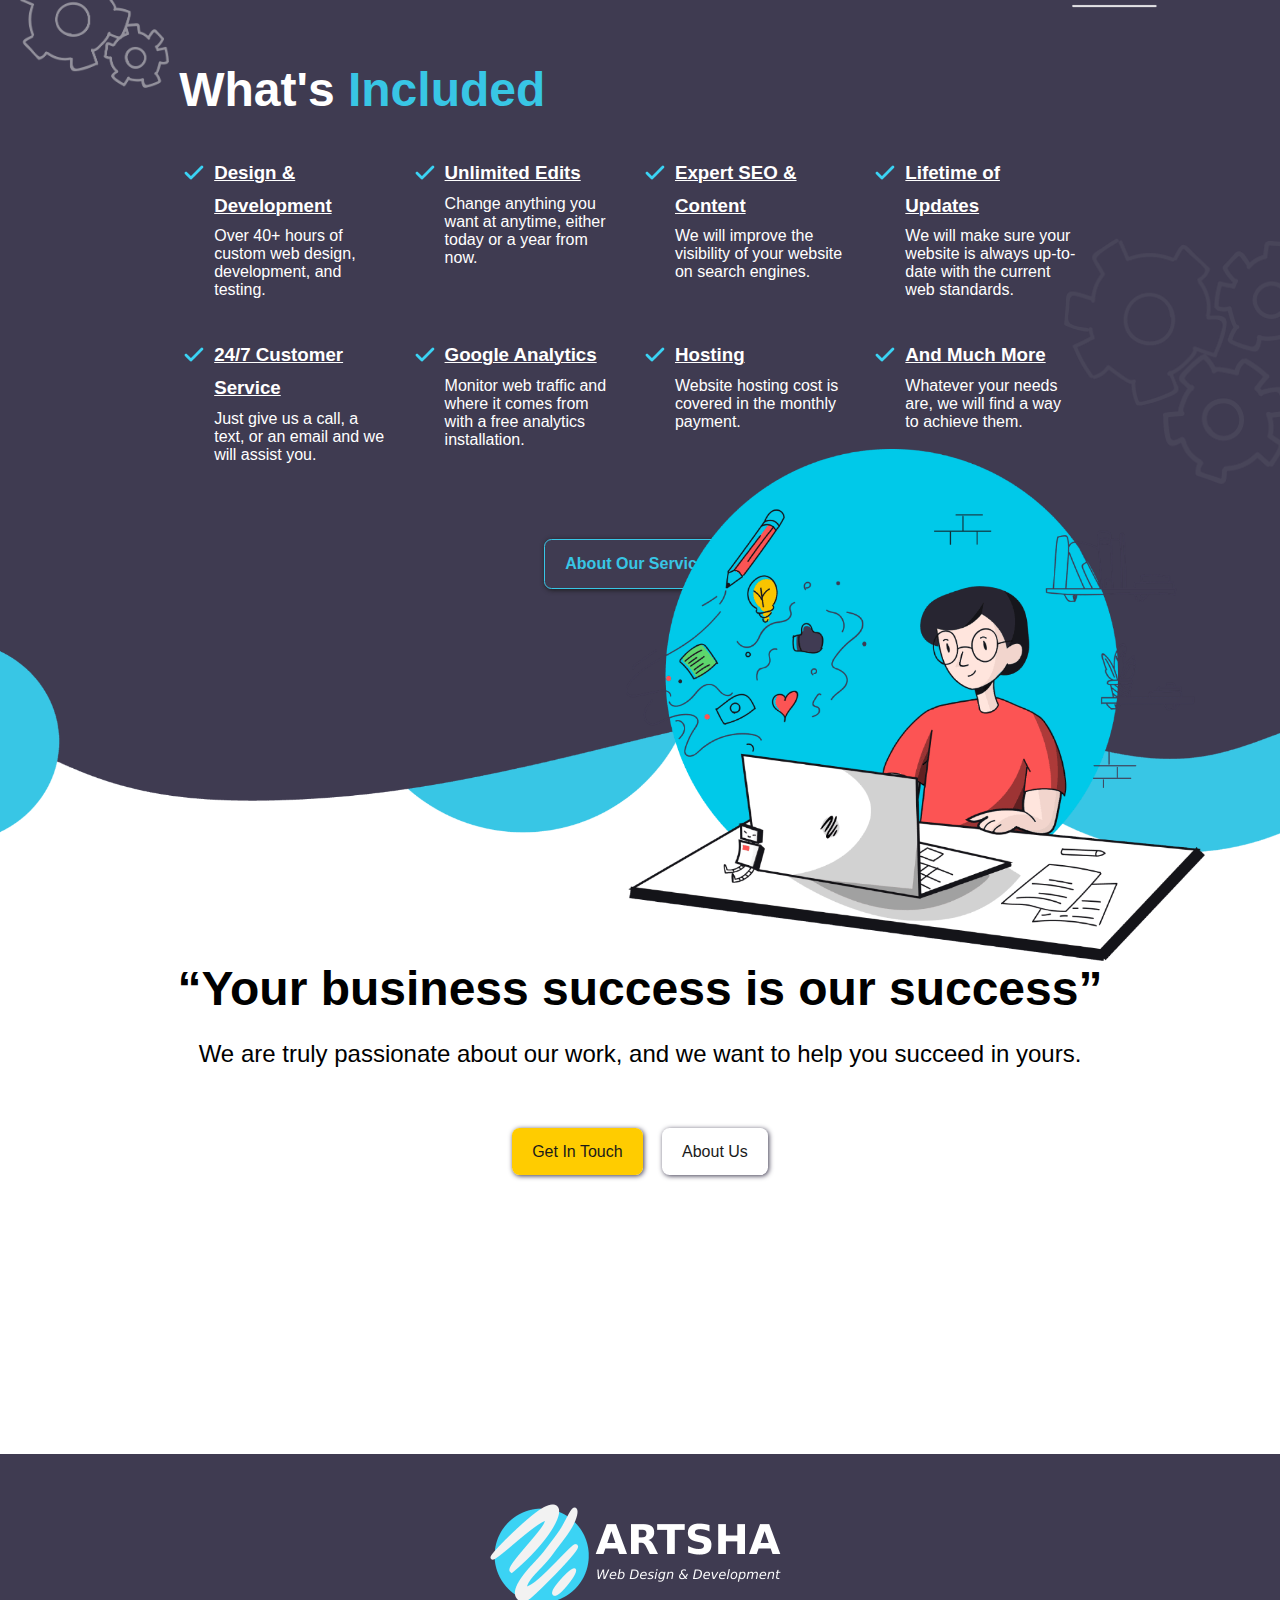
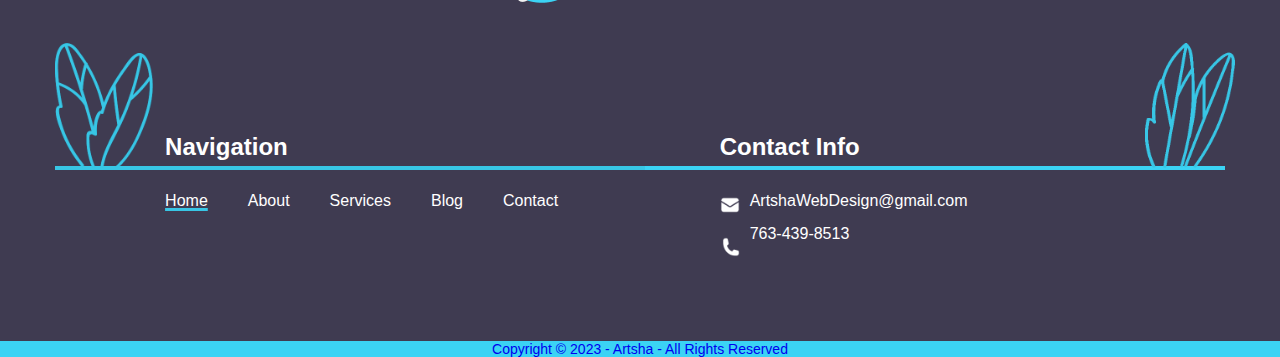
==== commit 3df78081: "." ====
--- a/index.html
+++ b/index.html
@@ -5,7 +5,6 @@
     <meta charset="UTF-8" />
     <meta http-equiv="X-UA-Compatible" content="IE=edge" />
     <meta name="viewport" content="width=device-width, initial-scale=1.0" />
-
 
     <!--Swap our for actual link-->
     <link rel="canonical" href="https://www.artshawebdesign.com">
@@ -34,30 +33,56 @@
     <title>ARTSHA Web Design</title>
 
     <!-- CSS -->
-    <link rel="stylesheet" href="core.css" />
+    <!-- <link rel="stylesheet" href="core.css" /> -->
+    <link rel="stylesheet" href="header.css" />
     <link rel="stylesheet" href="hero.css"> <!-- Above the fold css -->
     <link rel="stylesheet" href="index.css">
 
     <!--  JS -->
     <script src="./mobile-menu-button.js"></script>
+    <script src="./menu-toggle.js" async preload></script>
 
 </head>
 
 <body>
-    <!-- ██████████████████████████ -->
-    <!--   Header CSS in hero.css   -->
-    <!-- ██████████████████████████ -->
-
+    <!--For screen readers, a skip button to the main content-->
+    <a class="skip" aria-label="skip to main content" href="#main">Click To Skip To Main Content</a>
+
+    <!-- ============================================ -->
+    <!--                  Navigation                  -->
+    <!-- ============================================ -->
     <header>
 
-        <div class="logo">
-            <a href="index.html" aria-label="click to go to home page"></a>
+        <div class="navbar-bg-container">
+            <picture>
+                <source media="(min-width: 0px) and (max-width: 849px)" srcset="/images/nav-about-sm.png">
+                <source media="(min-width: 850px)" srcset="/images/nav-about-lg.png">
+
+                <img class="home-navbar" src="./images/home-nav-bg-l.png" alt="Navbar background image">
+            </picture>
         </div>
 
-        <div class="navbar">
-            <div class="navbar-bg"></div>
-
-            <ul id="navbar-links">
+        <a class="logo" href="index.html">
+            <picture>
+                <source media="(max-width: 849px)" srcset="/images/logo-home-w.png">
+                <source media="(min-width: 850px)" srcset="/images/logo-home.png">
+                <img class="home-navbar" src="./images/home-nav-bg-l.png" alt="Navbar background image">
+            </picture>
+        </a>
+
+        <nav role="navigation">
+
+            <button id="menu-toggle-button" onclick="toggleMenu()">
+
+                <div class="menu-toggle">
+                    <span class="line line1"></span>
+                    <span class="line line2"></span>
+                    <span class="line line3"></span>
+                </div>
+
+            </button>
+
+            <ul id="navbar-links" class="">
                 <li class="home"><a href="index.html">Home</a></li>
                 <li class="about"><a href="./about/about.html">About</a></li>
                 <li class="services"><a href="./services/services.html">Services</a></li>
@@ -65,91 +90,38 @@
                 <li class="contact"><a href="./contact/contact.html">Contact</a></li>
             </ul>
 
-            <div id="mobile-menu-close" onclick="hide()" role="button" aria-label="close the menu">
-                <div></div>
-                <div></div>
-            </div>
-
-            <div id="mobile-menu-open" onclick="show()" role="button" aria-label="open the menu">
-                <div></div>
-                <div></div>
-                <div></div>
-            </div>
-
-            <div id="opacity-bg" onclick="hide()"></div>
-        </div>
+            <div id="opacity-bg" class="" onclick="toggleMenu()"></div>
+        </nav>
 
     </header>
 
-
-    <!----------------------------->
-    <!--     NAVBAR BLOB BG      -->
-    <!----------------------------->
-    <picture>
-        <source media="(max-width: 767px)" srcset="/images/navbar-mobile.png">
-        <source media="(min-width: 768px) and (max-width: 1299px)" srcset="/images/navbar-tablet.png">
-        <source media="(min-width: 1300px)" srcset="/images/navbar-desktop.png">
-        <img class="navbarBG" src="./images/navbar-desktop.png" alt="Navbar Background" aria-hidden="true"
-            decoding="async" width="1248px" height="340px">
-    </picture>
-
-    <!-- ========================= -->
-    <!--        NAVIGATION         -->
-    <!-- ========================= -->
-    <nav>
-        <a class="logo" aria-label="click to go to home page" href="index.html"></a>
-
-        <ul id="navbar-links">
-            <li class="home"><a href="index.html">Home</a></li>
-            <li class="about"><a href="./about/about.html">About</a></li>
-            <li class="services"><a href="./services/services.html">Services</a></li>
-            <li class="blog"><a href="./blog/blog.html">Blog</a></li>
-            <li class="contact"><a href="./contact/contact.html">Contact</a></li>
-        </ul>
-
-        <div id="mobile-menu-close" onclick="hide()" role="button" aria-label="close the menu">
-            <div></div>
-            <div></div>
-        </div>
-
-        <div id="mobile-menu-open" onclick="show()" role="button" aria-label="open the menu">
-            <div></div>
-            <div></div>
-            <div></div>
-        </div>
-
-        <div id="opacity-bg" onclick="hide()"></div>
-    </nav>
-
-    <!-- ========================= -->
-    <!--           HERO            -->
-    <!-- ========================= -->
-
-    <div id="hero">
-
-        <h1> Affordable <br> Websites for <br>Small Business </h1>
-        <p>Professionally designed and developed websites. Priced at $150/month with full transparency and no hidden
-            fees.</p>
-        <div>
-            <a class="btn" href="./contact/contact.html">Contact</a>
-            <a class="btn" href="./services/services.html">Services</a>
-        </div>
-
-    </div>
-
-
-    <div class="hero-guy"></div>
-
-    <!----------------------------->
-    <!--      HERO BLOB BG       -->
-    <!----------------------------->
-
-
-    <!-- ██████████████████████████ -->
-    <!--     Main CSS index.css     -->
-    <!-- ██████████████████████████ -->
     <main>
-        <div class="hero-blob"></div>
+        <section>
+            <!-- ========================= -->
+            <!--           HERO            -->
+            <!-- ========================= -->
+
+            <div id="hero">
+
+                <h1> Affordable <br> Websites for <br>Small Business </h1>
+                <p>Professionally designed and developed websites. Priced at $150/month with full transparency and no
+                    hidden
+                    fees.</p>
+                <div>
+                    <a class="btn" href="./contact/contact.html">Contact</a>
+                    <a class="btn" href="./services/services.html">Services</a>
+                </div>
+
+            </div>
+
+            <div class="hero-guy"></div>
+
+            <!----------------------------->
+            <!--      HERO BLOB BG       -->
+            <!----------------------------->
+            <div class="hero-blob"></div>
+        </section>
+
         <!-- ========================= -->
         <!--    What We Do Section    -->
         <!-- ========================= -->
--- a/core.css
+++ b/core.css
@@ -1,42 +1,37 @@
-/*-- --------------------------- -->
-<---            FONTS            -->
-<--- --------------------------- -*/
-/*-- --------------------------- -->
-<---         Core Styles        -->
-<--- --------------------------- -*/
-@media only screen and (min-width: 0em) {
-  *,
-  *:before,
-  *:after {
-    text-underline-position: under;
-    box-sizing: border-box;
-    text-decoration: none;
-    margin: 0;
-    padding: 0;
-    text-decoration: none;
-    overflow-x: hidden;
-    list-style: none;
-    font-family: "Poppins", Arial, Helvetica, Verdana;
-  }
-  h1,
-  h2,
-  h3,
-  h4,
-  h5,
-  h6 {
-    margin: 0;
-    color: #1a1a1a;
-  }
-  p,
-  li,
-  a {
-    font-size: 1em;
-    line-height: 1.75;
-    margin: 0;
-    color: #1a1a1a;
-  }
-  button:hover,
-  a:hover {
-    cursor: pointer;
-  }
-}/*# sourceMappingURL=core.css.map */+/*-- -------------------------- -->
+<---        Core Styles         -->
+<--- -------------------------- -*/
+*,
+*:before,
+*:after {
+  font-family: "Poppins", Arial, Helvetica, Verdana;
+  box-sizing: border-box;
+  text-decoration: none;
+  list-style: none;
+  margin: 0;
+  padding: 0;
+}
+
+h1,
+h2,
+h3,
+h4,
+h5,
+h6 {
+  margin: 0;
+  color: #1a1a1a;
+}
+
+p,
+li,
+a {
+  font-size: 1em;
+  line-height: 1.75;
+  margin: 0;
+  color: #1a1a1a;
+}
+
+button:hover,
+a:hover {
+  cursor: pointer;
+} /*# sourceMappingURL=core.css.map */
--- a/header.css
+++ b/header.css
@@ -0,0 +1,434 @@
+@media screen and (min-width: 0px) {
+  * {
+    margin: 0;
+    padding: 0;
+    list-style: none;
+    text-decoration: none;
+    box-sizing: border-box;
+    font-family: "Poppins", Arial, Helvetica, Verdana;
+  }
+  .skip {
+    position: absolute;
+    top: 0;
+    left: 0;
+    opacity: 0;
+    z-index: -1111111;
+  }
+  header {
+    position: relative;
+    max-width: 1920px;
+    min-height: 400px;
+    margin: 0 auto;
+    overflow: visible;
+  }
+  .logo,
+  .logo img,
+  #navbar-links,
+  #navbar-links li {
+    transition: 0.3s ease;
+  }
+}
+@media screen and (min-width: 0px) and (max-width: 849px) {
+  .navbar-bg-container {
+    position: absolute;
+    right: 0;
+    top: 0;
+  }
+  .navbar-bg-container img {
+    width: 100vw;
+    min-height: 175px;
+    max-height: 200px;
+  }
+}
+@media screen and (min-width: 850px) {
+  .navbar-bg-container {
+    position: absolute;
+    right: 0;
+    top: 0;
+  }
+  .navbar-bg-container img {
+    width: 65vw;
+    max-width: 1300px;
+  }
+}
+@media screen and (min-width: 0px) and (max-width: 999px) {
+  #navbar-links {
+    position: relative;
+  }
+  #navbar-links .home a::after {
+    width: 100%;
+    background-color: #38C6E5;
+  }
+  #navbar-links .home a:hover {
+    color: #38C6E5;
+    transition: 0.1s;
+  }
+  #navbar-links .about a::after {
+    background-color: #7fd378;
+  }
+  #navbar-links .about a:hover {
+    color: #7fd378;
+    transition: 0.1s;
+  }
+  #navbar-links .services a::after {
+    background-color: #804DD4;
+  }
+  #navbar-links .services a:hover {
+    color: #804DD4;
+    transition: 0.1s;
+  }
+  #navbar-links .blog a::after {
+    background-color: #D44D4D;
+  }
+  #navbar-links .blog a:hover {
+    color: #D44D4D;
+    transition: 0.1s;
+  }
+}
+@media screen and (min-width: 1000px) {
+  #navbar-links a {
+    position: relative;
+  }
+  #navbar-links a::after {
+    content: "";
+    position: absolute;
+    left: 0;
+    bottom: 5px;
+    width: 0;
+    height: 3px;
+    background-color: #7fd378;
+    transition: width 0.2s ease-in-out;
+  }
+  #navbar-links a:hover::after {
+    width: 100%;
+  }
+  #navbar-links {
+    position: relative;
+  }
+  #navbar-links .home a::after {
+    width: 100%;
+    background-color: #38C6E5;
+  }
+  #navbar-links .home a:hover {
+    color: #38C6E5;
+    transition: 0.1s;
+  }
+  #navbar-links .about a::after {
+    background-color: #7fd378;
+  }
+  #navbar-links .about a:hover {
+    color: #7fd378;
+    transition: 0.1s;
+  }
+  #navbar-links .services a::after {
+    background-color: #804DD4;
+  }
+  #navbar-links .services a:hover {
+    color: #804DD4;
+    transition: 0.1s;
+  }
+  #navbar-links .blog a::after {
+    background-color: #D44D4D;
+  }
+  #navbar-links .blog a:hover {
+    color: #D44D4D;
+    transition: 0.1s;
+  }
+  #navbar-links .contact a {
+    color: black;
+    border-radius: 7.5px;
+    width: 150px;
+    padding: 15px 30px;
+    background-color: #fdcf14;
+    transition: 0.2s;
+  }
+  #navbar-links .contact a:hover {
+    color: white;
+    background-color: #fdcf14;
+    transition: 0.2s;
+  }
+  #navbar-links .contact a::after {
+    width: 0;
+    background-color: #F2C613;
+  }
+}
+@media screen and (min-width: 0px) and (max-width: 999px) {
+  nav {
+    position: relative;
+    z-index: 999;
+  }
+  #navbar-links {
+    background-color: #3F3B51;
+    position: absolute;
+    display: flex;
+    flex-direction: column;
+    justify-content: center;
+    align-items: center;
+    width: 65vw;
+    max-width: 300px;
+    height: 100vh;
+    right: 0;
+    width: 0;
+    z-index: 999;
+    transition: 0.4s;
+  }
+  #navbar-links li {
+    display: none;
+    padding: 20px;
+    margin: 7.5px;
+  }
+  #navbar-links li a {
+    color: white;
+  }
+  #navbar-links.mobile-nav-active {
+    background-color: #3F3B51;
+    position: absolute;
+    display: flex;
+    flex-direction: column;
+    justify-content: center;
+    align-items: center;
+    width: 65vw;
+    max-width: 300px;
+    right: 0;
+    z-index: 999;
+    transition: 0.4s;
+  }
+  #navbar-links.mobile-nav-active li {
+    display: block;
+    padding: 20px;
+    margin: 10px;
+  }
+  #navbar-links.mobile-nav-active li a {
+    color: white;
+  }
+  #opacity-bg {
+    display: none;
+    height: 100vh;
+    width: 100vw;
+    transition: 0.3s;
+  }
+  #opacity-bg.opacity-active {
+    display: block;
+    z-index: 888;
+    height: 100vh;
+    width: 100vw;
+    background-color: rgba(53, 49, 72, 0.168627451);
+    -webkit-backdrop-filter: blur(3px);
+            backdrop-filter: blur(3px);
+    top: 0;
+    left: 0;
+  }
+}
+@media screen and (min-width: 0px) and (max-width: 499px) {
+  .logo {
+    position: absolute;
+    padding: 0;
+    margin: 0;
+    left: 15px;
+    top: 17px;
+  }
+  .logo img {
+    width: 220px;
+    height: 100%;
+    -o-object-fit: contain;
+       object-fit: contain;
+  }
+}
+@media screen and (min-width: 500px) and (max-width: 999px) {
+  .logo {
+    position: absolute;
+    left: 18px;
+    top: 18px;
+  }
+  .logo img {
+    width: 270px;
+  }
+}
+@media screen and (min-width: 1000px) and (max-width: 1199px) {
+  .logo {
+    position: absolute;
+    left: 30px;
+    top: 25px;
+  }
+  .logo img {
+    width: 300px;
+  }
+  #navbar-links {
+    position: absolute;
+    z-index: 5;
+    top: 55px;
+    right: 20px;
+    display: flex;
+    flex-direction: row;
+    color: white;
+    width: auto;
+    height: auto;
+  }
+  #navbar-links li {
+    width: auto;
+    margin: 0 20px;
+  }
+  #navbar-links li a {
+    width: auto;
+    color: white;
+    font-weight: 500;
+    font-size: 1.125em;
+    padding: 10px 5px;
+  }
+}
+@media screen and (min-width: 1200px) and (max-width: 1349px) {
+  .logo {
+    position: absolute;
+    left: 38px;
+    top: 38px;
+  }
+  .logo img {
+    width: 300px;
+  }
+  #navbar-links {
+    position: absolute;
+    z-index: 5;
+    top: 65px;
+    right: 25px;
+    display: flex;
+    flex-direction: row;
+    color: white;
+    width: auto;
+    height: auto;
+  }
+  #navbar-links li {
+    width: auto;
+    margin: 0 30px;
+  }
+  #navbar-links li a {
+    width: auto;
+    color: white;
+    font-weight: 500;
+    font-size: 1.125em;
+    padding: 10px 5px;
+  }
+}
+@media screen and (min-width: 1350px) and (max-width: 1499px) {
+  .logo {
+    position: absolute;
+    left: 65px;
+    top: 50px;
+  }
+  .logo img {
+    width: 300PX;
+  }
+  #navbar-links {
+    position: absolute;
+    z-index: 5;
+    top: 80px;
+    right: 40px;
+    display: flex;
+    flex-direction: row;
+    color: white;
+    width: auto;
+    height: auto;
+  }
+  #navbar-links li {
+    width: auto;
+    margin: 0 40px;
+  }
+  #navbar-links li a {
+    width: auto;
+    color: white;
+    font-weight: 500;
+    font-size: 1.125em;
+    padding: 10px 5px;
+  }
+}
+@media screen and (min-width: 1500px) {
+  .logo {
+    position: absolute;
+    margin-left: 75px;
+    top: 60px;
+  }
+  .logo img {
+    width: 360px;
+  }
+  #navbar-links {
+    position: absolute;
+    z-index: 5;
+    top: 95px;
+    right: 55px;
+    display: flex;
+    flex-direction: row;
+    color: white;
+    width: auto;
+    height: auto;
+  }
+  #navbar-links li {
+    width: auto;
+    margin: 0 50px;
+  }
+  #navbar-links li a {
+    width: auto;
+    color: white;
+    font-weight: 500;
+    font-size: 1.125em;
+    padding: 10px 5px;
+  }
+}
+@media screen and (min-width: 0px) {
+  #menu-toggle-button {
+    position: fixed;
+    background-color: transparent;
+    right: 27px;
+    top: 29px;
+    width: 30px;
+    height: 27px;
+    justify-content: center;
+    align-items: center;
+    border: none;
+    z-index: 9999;
+  }
+  .menu-toggle {
+    width: 30px;
+    height: 25px;
+    display: flex;
+    flex-direction: column;
+    justify-content: space-between;
+    cursor: pointer;
+  }
+  .line {
+    height: 3px;
+    background-color: white;
+    transition: transform 0.5s;
+    border-radius: 2px;
+    opacity: 100%;
+  }
+  .active.line1 {
+    transform: translate(-2px, 11px) rotate(225deg);
+    width: 110%;
+  }
+  .active.line2 {
+    transform-origin: center;
+    transform: translate(-2px, 0%) rotate(-225deg);
+    width: 110%;
+  }
+  .active.line3 {
+    transform: translate(0%, -20px);
+    opacity: 0%;
+  }
+}
+@media screen and (min-width: 500px) and (max-width: 999px) {
+  #menu-toggle-button {
+    background-color: transparent;
+    position: absolute;
+    right: 34px;
+    top: 34px;
+    width: 30px;
+    height: 27px;
+    justify-content: center;
+    align-items: center;
+    border: none;
+  }
+}
+@media screen and (min-width: 1000px) {
+  #menu-toggle-button {
+    display: none;
+  }
+}/*# sourceMappingURL=header.css.map */